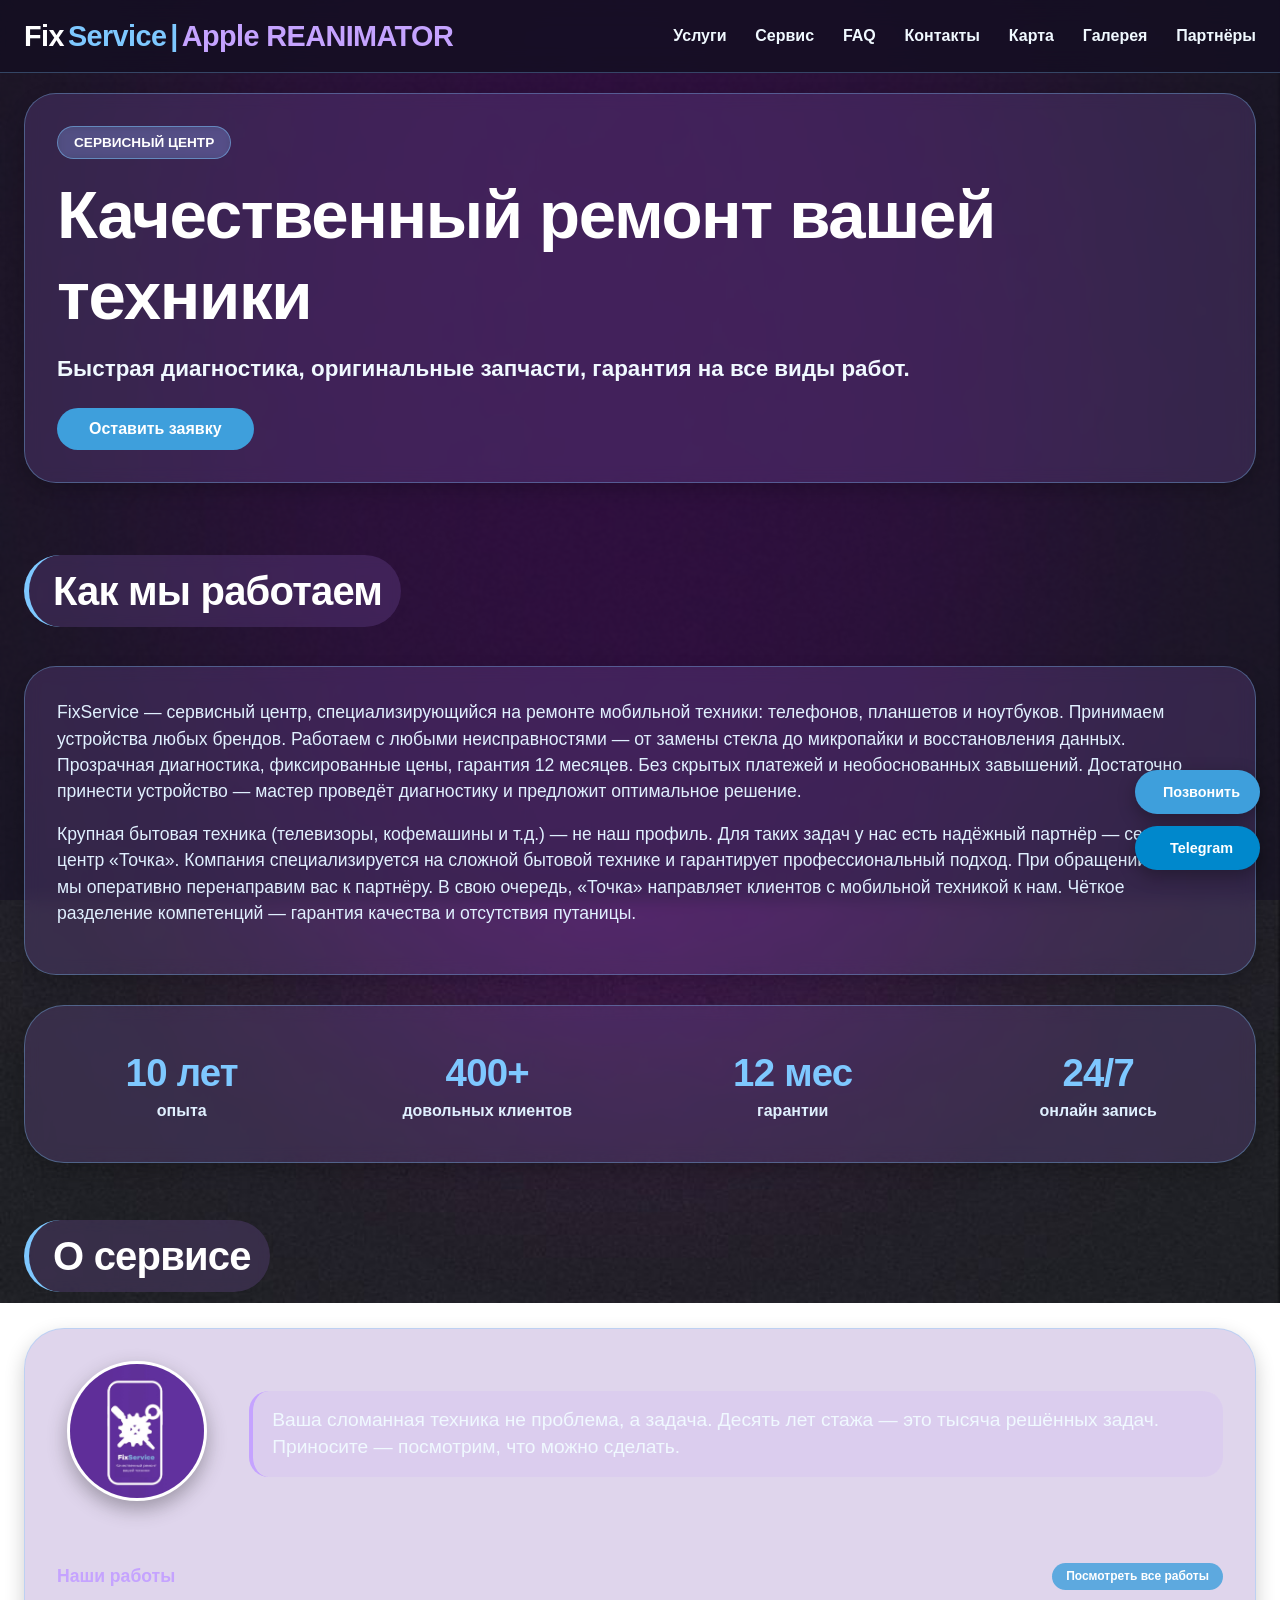
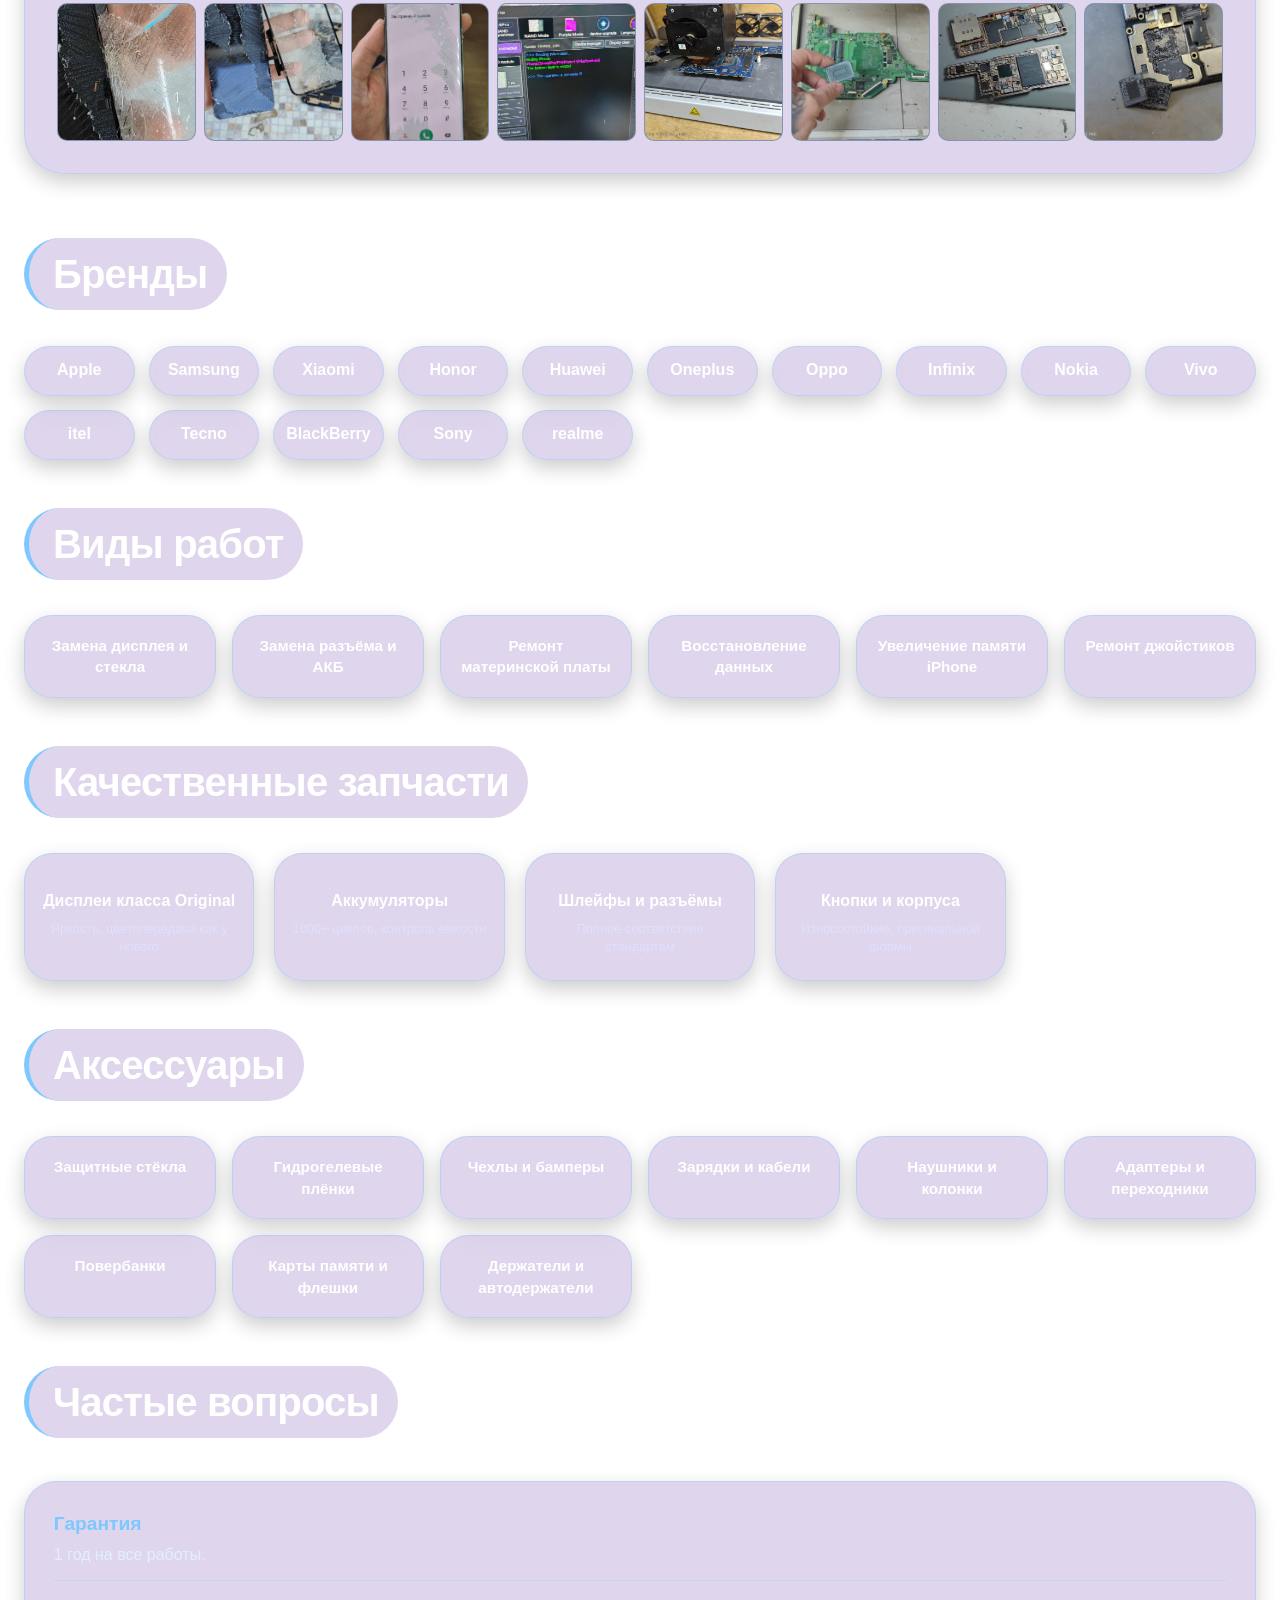
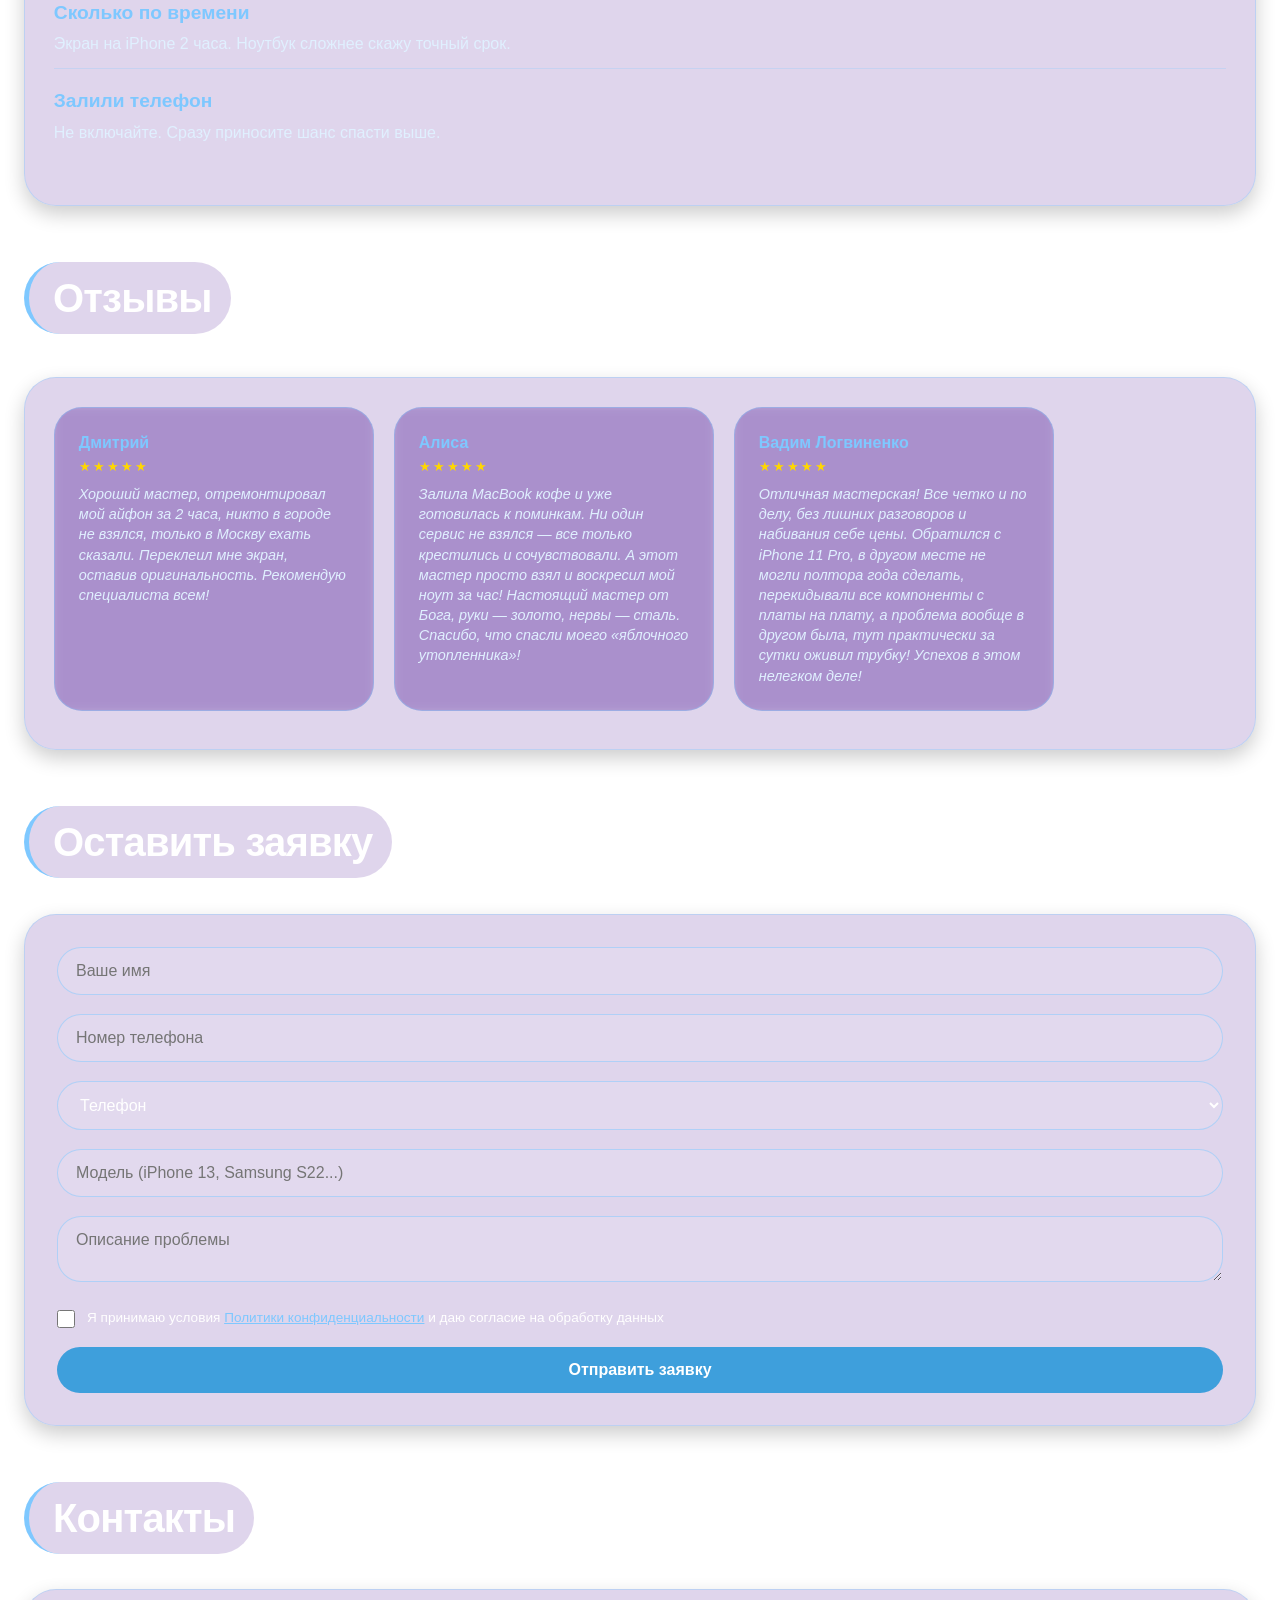
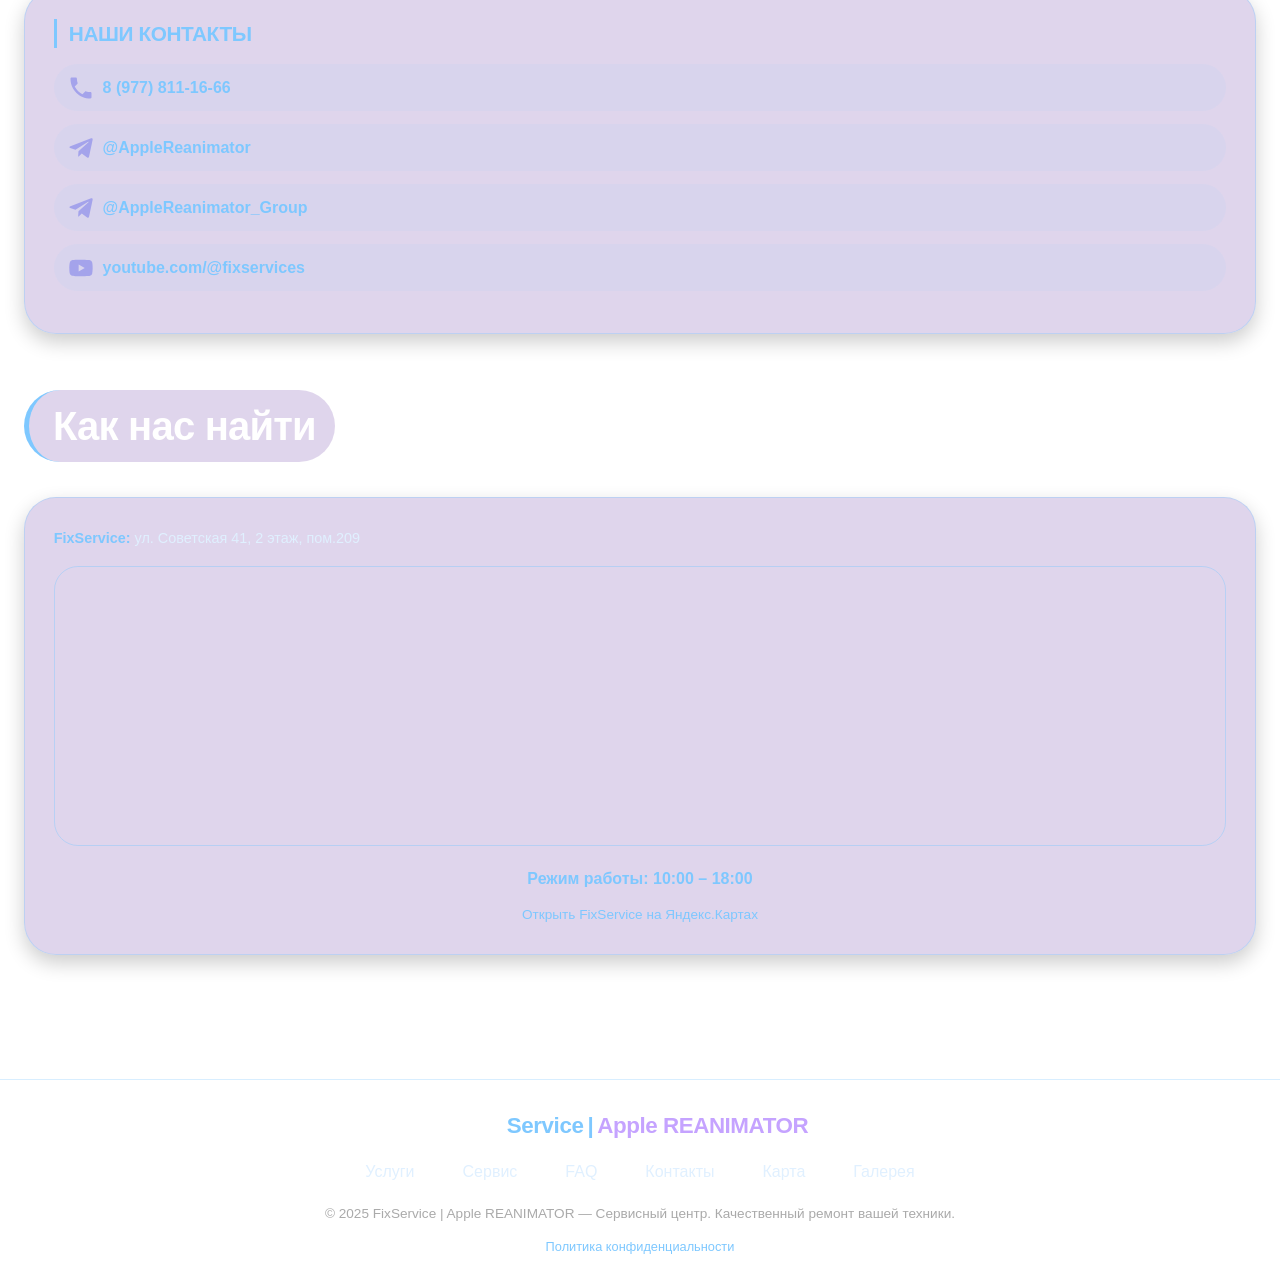
==== index.html @ c3d32c4b "Add files via upload" ====
<!DOCTYPE html>
<html lang="ru">
<head>
    <meta charset="UTF-8">
    <meta name="viewport" content="width=device-width, initial-scale=1.0, user-scalable=yes">
    
    <title>FixService | Apple REANIMATOR – Сервисный центр ремонта техники в Ликино-Дулёво</title>
    <meta name="description" content="FixService — профессиональный ремонт телефонов, планшетов и ноутбуков в Ликино-Дулёво. Диагностика бесплатно, гарантия 1 год, оригинальные запчасти. Честные цены, быстрый сервис.">
    <meta name="keywords" content="ремонт телефонов, ремонт планшетов, ремонт ноутбуков, сервисный центр Ликино-Дулёво, FixService, замена экрана, ремонт iPhone, диагностика бесплатно">
    <meta name="author" content="FixService | Apple REANIMATOR">
    
    <meta property="og:title" content="FixService | Apple REANIMATOR – Сервисный центр">
    <meta property="og:description" content="Профессиональный ремонт телефонов, планшетов и ноутбуков. Гарантия 1 год, честные цены.">
    <meta property="og:type" content="website">
    <meta property="og:url" content="https://fixservice3939.github.io">
    <meta property="og:image" content="https://fixservice3939.github.io/foto.webp">
    
    <meta http-equiv="X-Frame-Options" content="DENY">
    <meta http-equiv="Content-Security-Policy" content="default-src 'self'; script-src 'self' 'unsafe-inline' https://cdnjs.cloudflare.com https://script.google.com; connect-src 'self' https://script.google.com; style-src 'self' 'unsafe-inline' https://fonts.googleapis.com; font-src 'self' https://fonts.gstatic.com https://cdnjs.cloudflare.com; img-src 'self' data: https://placehold.co; frame-src https://yandex.ru;">
    
    <link rel="preconnect" href="https://fonts.googleapis.com">
    <link rel="preconnect" href="https://fonts.gstatic.com" crossorigin>
    <link rel="preconnect" href="https://cdnjs.cloudflare.com">
    
    <link rel="apple-touch-icon" sizes="180x180" href="/apple-touch-icon.png">
    <link rel="icon" type="image/png" sizes="32x32" href="/favicon-32x32.png">
    <link rel="icon" type="image/png" sizes="16x16" href="/favicon-16x16.png">
    <link rel="manifest" href="/site.webmanifest">
    <link rel="stylesheet" href="https://cdnjs.cloudflare.com/ajax/libs/font-awesome/6.0.0-beta3/css/all.min.css">
    <link href="https://fonts.googleapis.com/css2?family=Inter:opsz,wght@14..32,400;14..32,500;14..32,600;14..32,700;14..32,800;14..32,900&display=swap" rel="stylesheet">
    
    <style>
        * { margin: 0; padding: 0; box-sizing: border-box; }
        html { scroll-behavior: smooth; }
        body {
            font-family: 'Inter', sans-serif;
            font-weight: 500;
            line-height: 1.4;
            background-image: url('fon2.jpeg');
            background-size: cover;
            background-position: center center;
            background-attachment: fixed;
            background-repeat: no-repeat;
            color: #FFFFFF;
        }
        body::before {
            content: '';
            position: fixed;
            top: 0;
            left: 0;
            width: 100%;
            height: 100%;
            background-color: rgba(20, 15, 35, 0.55);
            backdrop-filter: blur(1px);
            z-index: -1;
            pointer-events: none;
        }
        .navbar {
            position: sticky;
            top: 0;
            z-index: 100;
            width: 100%;
            background: rgba(20, 15, 35, 0.85);
            backdrop-filter: blur(12px);
            border-bottom: 1px solid rgba(126, 200, 255, 0.3);
            padding: 16px 0;
        }
        .navbar .container-nav {
            max-width: 1280px;
            margin: 0 auto;
            padding: 0 24px;
            display: flex;
            justify-content: space-between;
            align-items: center;
            flex-wrap: wrap;
            gap: 1rem;
        }
        .container {
            max-width: 1280px;
            margin: 0 auto;
            padding: 0 24px 80px 24px;
            position: relative;
            z-index: 2;
        }
        h1, h2, h3, .logo, .btn, .stat-number { font-weight: 800; letter-spacing: -0.02em; }
        .hero-block, .text-block, .about-service-block, .stats-section, .faq-block, .reviews-block,
        .brands-grid .brand-card, .services-grid .service-card, .parts-grid .part-card,
        .accessories-grid .accessory-card, .form-block, .contacts-wrapper, .map-block {
            background: rgba(128, 90, 180, 0.25);
            backdrop-filter: blur(8px);
            border: 1px solid rgba(126, 200, 255, 0.35);
            box-shadow: 0 8px 20px rgba(0, 0, 0, 0.2);
        }
        .hero-block { border-radius: 32px; padding: 2rem; margin: 20px 0 40px; }
        .badge {
            display: inline-block;
            background: rgba(126, 200, 255, 0.2);
            backdrop-filter: blur(4px);
            padding: 6px 16px;
            border-radius: 40px;
            font-size: 0.85rem;
            font-weight: 700;
            margin-bottom: 1rem;
            border: 1px solid rgba(126, 200, 255, 0.5);
        }
        .hero-block h1 { font-size: clamp(2.2rem, 6vw, 4.2rem); line-height: 1.2; margin-bottom: 1rem; }
        .hero-description { font-size: 1.4rem; font-weight: 600; color: #F0F9FF; }
        .hero-btn {
            background: #3E9FDC;
            color: white;
            font-weight: 700;
            padding: 12px 32px;
            border-radius: 60px;
            margin-top: 24px;
            border: none;
            cursor: pointer;
            font-size: 1rem;
            transition: all 0.2s;
        }
        .hero-btn:hover { background: #62B8F0; transform: scale(1.02); }
        .text-block { border-radius: 32px; padding: 2rem; margin: 20px 0 30px; }
        .text-block p { font-size: 1.1rem; line-height: 1.5; color: #E0F0FF; margin-bottom: 1rem; }
        
        .about-service-block {
            border-radius: 40px;
            padding: 2rem;
            margin: 1rem 0 2rem;
            display: flex;
            flex-wrap: wrap;
            align-items: center;
            gap: 2rem;
        }
        .service-left { flex: 0 0 160px; text-align: center; }
        .service-photo img {
            width: 140px;
            height: 140px;
            object-fit: cover;
            border-radius: 50%;
            border: 3px solid #FFFFFF;
            box-shadow: 0 8px 20px rgba(0,0,0,0.3);
            background: #2a2350;
            transition: transform 0.2s;
        }
        .service-photo img:hover { transform: scale(1.02); }
        .service-quote-area { flex: 1; align-self: center; }
        .service-quote-text {
            font-size: 1.2rem;
            font-weight: 500;
            color: #F0F9FF;
            background: rgba(197, 163, 255, 0.15);
            border-left: 4px solid #C5A3FF;
            padding: 1rem 1.2rem;
            border-radius: 20px;
            line-height: 1.4;
        }
        .service-gallery-block {
            width: 100%;
            margin-top: 1.5rem;
        }
        .service-gallery-title {
            font-weight: 700;
            font-size: 1.1rem;
            color: #C5A3FF;
            margin-bottom: 0.8rem;
            display: flex;
            align-items: center;
            justify-content: space-between;
            flex-wrap: wrap;
            gap: 10px;
        }
        .gallery-link-btn {
            background: rgba(62, 159, 220, 0.8);
            padding: 5px 14px;
            border-radius: 40px;
            font-size: 0.75rem;
            font-weight: 600;
            color: white;
            text-decoration: none;
            transition: 0.2s;
        }
        .gallery-link-btn:hover { background: #3E9FDC; transform: translateY(-2px); }
        .service-gallery-grid {
            display: grid;
            grid-template-columns: repeat(8, 1fr);
            gap: 8px;
        }
        .service-gallery-item {
            background: rgba(0,0,0,0.4);
            border-radius: 10px;
            overflow: hidden;
            aspect-ratio: 1 / 1;
            cursor: pointer;
            border: 1px solid rgba(126,200,255,0.3);
            transition: all 0.2s;
        }
        .service-gallery-item img {
            width: 100%;
            height: 100%;
            object-fit: cover;
        }
        .service-gallery-item:hover { transform: scale(1.02); border-color: #7EC8FF; }
        
        .stats-section { border-radius: 40px; padding: 30px 20px; margin: 25px 0; }
        .stats-grid {
            display: grid;
            grid-template-columns: repeat(auto-fit, minmax(150px, 1fr));
            gap: 2rem;
            text-align: center;
        }
        .stat-item { cursor: pointer; transition: all 0.2s; padding: 10px; border-radius: 24px; }
        .stat-item:hover { background: rgba(126,200,255,0.15); transform: translateY(-3px); }
        .stat-number { font-size: 2.4rem; font-weight: 800; color: #7EC8FF; }
        .stat-label { color: #E0F0FF; font-weight: 600; }
        .brands-grid {
            display: grid;
            grid-template-columns: repeat(auto-fill, minmax(110px, 1fr));
            gap: 14px;
            margin: 1rem 0;
        }
        .brand-card {
            border-radius: 60px;
            padding: 0.8rem 0.5rem;
            text-align: center;
            font-weight: 600;
            cursor: pointer;
            transition: all 0.2s;
            background: rgba(128, 90, 180, 0.25);
            backdrop-filter: blur(8px);
            border: 1px solid rgba(126, 200, 255, 0.35);
        }
        .brand-card:hover {
            background: #3E9FDC;
            transform: scale(1.03);
            border-color: #C5A3FF;
        }
        .services-grid {
            display: grid;
            grid-template-columns: repeat(auto-fill, minmax(180px, 1fr));
            gap: 16px;
            margin: 1rem 0;
        }
        .service-card {
            border-radius: 28px;
            padding: 1.2rem;
            text-align: center;
            transition: all 0.2s;
            cursor: pointer;
            display: block;
            text-decoration: none;
            color: inherit;
        }
        .service-card:hover { transform: translateY(-4px); background: rgba(128, 90, 180, 0.45); border-color: #7EC8FF; }
        .service-title { font-weight: 700; font-size: 0.95rem; }
        .accessories-grid {
            display: grid;
            grid-template-columns: repeat(auto-fill, minmax(180px, 1fr));
            gap: 16px;
            margin: 1rem 0;
        }
        .accessory-card {
            border-radius: 28px;
            padding: 1.2rem;
            text-align: center;
            font-weight: 600;
            font-size: 0.95rem;
            transition: all 0.2s;
            cursor: pointer;
        }
        .accessory-card:hover { transform: translateY(-4px); background: rgba(128, 90, 180, 0.45); border-color: #7EC8FF; }
        .parts-grid {
            display: grid;
            grid-template-columns: repeat(auto-fill, minmax(200px, 1fr));
            gap: 20px;
            margin: 1rem 0;
        }
        .part-card {
            border-radius: 28px;
            padding: 1.5rem 1rem;
            text-align: center;
            transition: all 0.2s;
            border: 1px solid #C5A3FF;
        }
        .part-card:hover { transform: translateY(-5px); background: rgba(128, 90, 180, 0.45); border-color: #7EC8FF; }
        .part-icon { font-size: 2.5rem; margin-bottom: 12px; color: #C5A3FF; }
        .part-title { font-weight: 700; font-size: 1rem; margin-bottom: 8px; color: white; }
        .part-desc { font-size: 0.8rem; color: #E0E0FF; }
        .faq-block { border-radius: 32px; padding: 1.8rem; margin: 1.5rem 0; }
        .faq-item {
            margin-bottom: 1.2rem;
            padding-bottom: 0.8rem;
            border-bottom: 1px solid rgba(126, 200, 255, 0.25);
        }
        .faq-item:last-child { border-bottom: none; }
        .faq-question { font-weight: 800; font-size: 1.2rem; color: #7EC8FF; margin-bottom: 0.4rem; }
        .faq-answer { color: #E0F0FF; line-height: 1.4; }
        .reviews-block { border-radius: 32px; padding: 1.8rem; margin: 1.5rem 0; }
        .reviews-grid {
            display: flex;
            flex-wrap: nowrap;
            overflow-x: auto;
            gap: 20px;
            padding-bottom: 10px;
        }
        .reviews-grid::-webkit-scrollbar { height: 6px; }
        .reviews-grid::-webkit-scrollbar-track { background: rgba(126, 200, 255, 0.2); border-radius: 10px; }
        .reviews-grid::-webkit-scrollbar-thumb { background: rgba(126, 200, 255, 0.6); border-radius: 10px; }
        .review-card {
            flex: 0 0 320px;
            background: rgba(128, 90, 180, 0.4);
            backdrop-filter: blur(4px);
            border: 1px solid rgba(126, 200, 255, 0.4);
            border-radius: 28px;
            padding: 1.5rem;
            transition: all 0.2s;
        }
        .review-card:hover { transform: translateY(-4px); background: rgba(128, 90, 180, 0.6); border-color: #7EC8FF; }
        .review-author { font-weight: 700; color: #7EC8FF; margin-bottom: 0.25rem; }
        .review-rating { color: #FFD700; font-size: 0.8rem; letter-spacing: 2px; margin-bottom: 0.5rem; }
        .review-text { font-size: 0.9rem; line-height: 1.4; color: #E0F0FF; font-style: italic; }
        .form-block { border-radius: 32px; padding: 2rem; margin: 1rem 0 1.5rem; }
        .form-group { margin-bottom: 1.2rem; }
        .form-group input, .form-group select, .form-group textarea {
            width: 100%;
            padding: 14px 18px;
            background: rgba(255,255,255,0.1);
            border: 1px solid rgba(126,200,255,0.5);
            border-radius: 40px;
            font-size: 1rem;
            color: white;
            font-family: inherit;
        }
        .form-group input:focus, .form-group select:focus, .form-group textarea:focus {
            outline: none;
            border-color: #7EC8FF;
            background: rgba(255,255,255,0.2);
        }
        .form-group textarea { border-radius: 24px; resize: vertical; }
        .checkbox-label {
            display: flex;
            align-items: flex-start;
            gap: 12px;
            cursor: pointer;
            font-size: 0.85rem;
            text-align: left;
        }
        .checkbox-label input { width: 18px; height: 18px; margin-top: 2px; flex-shrink: 0; }
        .checkbox-label a { color: #7EC8FF; }
        .btn-submit {
            background: #3E9FDC;
            width: 100%;
            padding: 14px;
            border: none;
            border-radius: 60px;
            font-weight: 800;
            font-size: 1rem;
            color: white;
            cursor: pointer;
            transition: all 0.2s;
            position: relative;
        }
        .btn-submit.loading {
            pointer-events: none;
            opacity: 0.7;
        }
        .btn-submit.loading::after {
            content: '';
            position: absolute;
            width: 20px;
            height: 20px;
            margin-left: 10px;
            border: 2px solid white;
            border-top-color: transparent;
            border-radius: 50%;
            animation: spin 0.8s linear infinite;
        }
        @keyframes spin {
            to { transform: rotate(360deg); }
        }
        .btn-submit:hover { background: #62B8F0; transform: scale(1.02); }
        .contacts-wrapper {
            border-radius: 32px;
            padding: 1.8rem;
            margin: 1rem 0 1.5rem;
            display: flex;
            flex-wrap: wrap;
            gap: 2rem;
        }
        .contacts-col { flex: 1; min-width: 250px; }
        .contacts-col h3 {
            font-size: 1.3rem;
            color: #7EC8FF;
            margin-bottom: 1rem;
            border-left: 3px solid #7EC8FF;
            padding-left: 12px;
            text-transform: uppercase;
        }
        .contacts-col p {
            margin-bottom: 0.8rem;
            color: #F0F9FF;
            display: flex;
            align-items: center;
            gap: 8px;
            flex-wrap: wrap;
            background: rgba(126, 200, 255, 0.08);
            border-radius: 48px;
            padding: 0.6rem 0.8rem;
            justify-content: flex-start;
        }
        .contacts-col p .svg-icon {
            display: inline-flex;
            align-items: center;
            justify-content: center;
            width: 28px;
            flex-shrink: 0;
        }
        .contacts-col p .svg-icon img {
            width: 28px;
            height: 28px;
            display: block;
            filter: brightness(0) saturate(100%) invert(61%) sepia(88%) saturate(373%) hue-rotate(202deg) brightness(96%) contrast(92%);
        }
        .contacts-col p a { word-break: break-word; flex: 1; text-align: left; margin: 0; padding: 0; color: #7EC8FF; text-decoration: none; font-weight: 600; transition: all 0.2s; }
        .contacts-col a:hover { color: #C5A3FF; }
        .map-block { border-radius: 32px; padding: 1.8rem; margin: 1rem 0 1.5rem; }
        .map-wrapper iframe {
            width: 100%;
            height: 280px;
            border-radius: 24px;
            border: 1px solid rgba(126,200,255,0.4);
            pointer-events: auto;
        }
        .work-hours { margin-top: 1rem; text-align: center; font-weight: 600; color: #7EC8FF; font-size: 1rem; }
        .map-link { text-align: center; margin-top: 12px; }
        .map-link a { color: #7EC8FF; text-decoration: none; font-size: 0.85rem; }
        .map-address-list { text-align: left; margin-bottom: 1rem; color: #E0F0FF; font-size: 0.9rem; line-height: 1.6; }
        .map-address-list strong { color: #7EC8FF; }
        h2 {
            font-size: clamp(1.8rem, 4vw, 2.5rem);
            margin: 2rem 0 1.2rem 0;
            color: #FFFFFF;
            font-weight: 800;
            scroll-margin-top: 80px;
            background: rgba(128, 90, 180, 0.25);
            backdrop-filter: blur(6px);
            display: inline-block;
            padding: 0.5rem 1.2rem 0.5rem 1.5rem;
            border-radius: 60px;
            border-left: 5px solid #7EC8FF;
        }
        .logo { font-size: 1.8rem; font-weight: 800; display: flex; align-items: center; gap: 4px; flex-wrap: wrap; }
        .logo .fix { color: #FFFFFF; }
        .logo .service { color: #7EC8FF; }
        .logo .separator { color: #7EC8FF; font-weight: 600; }
        .logo .apple-reanimator { color: #C5A3FF; font-weight: 800; }
        .nav-links { display: flex; gap: 1.8rem; flex-wrap: wrap; align-items: center; }
        .nav-link {
            text-decoration: none;
            font-weight: 600;
            color: #F0F9FF;
            transition: 0.2s;
            cursor: pointer;
            padding: 6px 0;
        }
        .nav-link:hover { color: #7EC8FF; transform: translateY(-1px); }
        .floating-buttons {
            position: fixed;
            bottom: 30px;
            right: 20px;
            display: flex;
            flex-direction: column;
            gap: 12px;
            z-index: 1000;
        }
        .float-call, .float-telegram {
            padding: 12px 20px;
            border-radius: 60px;
            font-size: 0.9rem;
            font-weight: 700;
            cursor: pointer;
            transition: all 0.2s ease;
            box-shadow: 0 6px 18px rgba(0, 0, 0, 0.3);
            text-decoration: none;
            text-align: center;
            font-family: inherit;
            display: flex;
            align-items: center;
            justify-content: center;
            gap: 8px;
        }
        .float-call { background: #3E9FDC; color: white; }
        .float-telegram { background: #0088cc; color: white; }
        .float-call:hover { transform: scale(1.05); background: #62B8F0; }
        .float-telegram:hover { transform: scale(1.05); background: #006699; }
        
        .popup-model-overlay {
            position: fixed;
            top: 0;
            left: 0;
            width: 100%;
            height: 100%;
            background: rgba(0,0,0,0.9);
            backdrop-filter: blur(12px);
            z-index: 2000;
            display: flex;
            align-items: center;
            justify-content: center;
            visibility: hidden;
            opacity: 0;
            transition: 0.2s;
        }
        .popup-model-overlay.active {
            visibility: visible;
            opacity: 1;
        }
        .popup-model-container {
            background: rgba(30, 25, 55, 0.95);
            backdrop-filter: blur(16px);
            max-width: 600px;
            width: 90%;
            border-radius: 40px;
            padding: 1.8rem;
            border: 1px solid rgba(126,200,255,0.6);
            max-height: 85vh;
            overflow-y: auto;
        }
        .popup-model-container h3 {
            color: #7EC8FF;
            margin-bottom: 1rem;
            font-size: 1.5rem;
        }
        .popup-model-search {
            width: 100%;
            padding: 12px 18px;
            margin-bottom: 1rem;
            background: rgba(255,255,255,0.12);
            border: 1px solid rgba(126,200,255,0.5);
            border-radius: 60px;
            font-size: 1rem;
            color: white;
        }
        .popup-model-search:focus {
            outline: none;
            border-color: #7EC8FF;
        }
        .popup-models-grid {
            display: grid;
            grid-template-columns: repeat(auto-fill, minmax(180px, 1fr));
            gap: 10px;
            max-height: 400px;
            overflow-y: auto;
        }
        .popup-model-card {
            background: rgba(126,200,255,0.1);
            border: 1px solid rgba(126,200,255,0.3);
            border-radius: 28px;
            padding: 10px 12px;
            text-align: center;
            cursor: pointer;
            transition: all 0.2s;
        }
        .popup-model-card:hover {
            background: #3E9FDC;
            transform: translateY(-2px);
        }
        .close-model-popup {
            float: right;
            font-size: 2rem;
            cursor: pointer;
            color: #7EC8FF;
            background: transparent;
            border: none;
            line-height: 1;
        }
        .close-model-popup:hover { color: #C5A3FF; }
        
        .popup-overlay {
            position: fixed;
            top: 0;
            left: 0;
            width: 100%;
            height: 100%;
            background: rgba(0,0,0,0.85);
            backdrop-filter: blur(8px);
            z-index: 1001;
            display: flex;
            align-items: center;
            justify-content: center;
            visibility: hidden;
            opacity: 0;
            transition: 0.2s;
        }
        .popup-overlay.active { visibility: visible; opacity: 1; }
        .popup-form {
            background: rgba(128, 90, 180, 0.35);
            backdrop-filter: blur(12px);
            max-width: 500px;
            width: 90%;
            border-radius: 32px;
            padding: 2rem;
            border: 1px solid rgba(126,200,255,0.6);
        }
        .popup-form h3 { color: #FFFFFF; margin-bottom: 1rem; font-weight: 800; }
        .popup-form input, .popup-form select, .popup-form textarea {
            width: 100%;
            padding: 12px 16px;
            margin-bottom: 1rem;
            background: rgba(255,255,255,0.12);
            border: 1px solid rgba(126,200,255,0.5);
            border-radius: 30px;
            color: white;
            font-family: inherit;
            font-size: 0.9rem;
        }
        .popup-form input:focus, .popup-form select:focus, .popup-form textarea:focus {
            outline: none;
            border-color: #7EC8FF;
            background: rgba(255,255,255,0.2);
        }
        .close-popup {
            background: transparent;
            border: none;
            float: right;
            font-size: 2rem;
            cursor: pointer;
            color: #7EC8FF;
            transition: all 0.2s;
            line-height: 1;
            padding: 0 8px;
        }
        .close-popup:hover { color: #C5A3FF; transform: scale(1.1); }
        .form-buttons {
            display: flex;
            gap: 12px;
            margin-top: 8px;
        }
        .form-buttons button {
            flex: 1;
            background: #3E9FDC;
            padding: 12px;
            border: none;
            border-radius: 40px;
            font-weight: bold;
            color: white;
            cursor: pointer;
            transition: all 0.2s;
            font-size: 1rem;
        }
        .form-buttons button:hover { background: #62B8F0; transform: translateY(-2px); }
        .cancel-btn { background: rgba(255,255,255,0.25); }
        .cancel-btn:hover { background: rgba(255,255,255,0.4); }
        .popup-checkbox {
            display: flex;
            align-items: flex-start;
            gap: 10px;
            margin: 15px 0;
            font-size: 0.8rem;
            text-align: left;
            justify-content: flex-start;
        }
        .popup-checkbox input { width: 18px; height: 18px; margin-top: 2px; flex-shrink: 0; }
        .popup-checkbox label { flex: 1; text-align: left; line-height: 1.4; }
        .popup-checkbox a { color: #7EC8FF; }
        .toast {
            position: fixed;
            bottom: 30px;
            left: 50%;
            transform: translateX(-50%) translateY(100px);
            background: #3E9FDC;
            color: white;
            padding: 12px 24px;
            border-radius: 60px;
            font-weight: 600;
            z-index: 1100;
            transition: all 0.3s;
            opacity: 0;
            pointer-events: none;
            font-size: 0.9rem;
            white-space: nowrap;
        }
        .toast.show { opacity: 1; transform: translateX(-50%) translateY(0); }
        footer {
            padding: 30px 0 25px;
            margin-top: 20px;
            border-top: 1px solid rgba(126, 200, 255, 0.3);
            text-align: center;
        }
        .footer-links {
            display: flex;
            justify-content: center;
            gap: 2rem;
            flex-wrap: wrap;
            margin: 1rem 0;
        }
        .footer-links a {
            color: #E0F0FF;
            text-decoration: none;
            font-weight: 500;
            transition: all 0.2s;
            padding: 4px 8px;
            border-radius: 20px;
        }
        .footer-links a:hover { color: #7EC8FF; background: rgba(126,200,255,0.15); }
        .footer-text { font-size: 0.85rem; color: #aaa; margin-top: 10px; }
        .footer-privacy { margin-top: 12px; }
        .footer-privacy a { color: #7EC8FF; text-decoration: none; font-size: 0.8rem; }

        /* Стили для лайтбокса (увеличенное фото) */
        .lightbox {
            position: fixed;
            top: 0;
            left: 0;
            width: 100%;
            height: 100%;
            background: rgba(0, 0, 0, 0.95);
            backdrop-filter: blur(12px);
            z-index: 3000;
            display: flex;
            align-items: center;
            justify-content: center;
            visibility: hidden;
            opacity: 0;
            transition: visibility 0.2s, opacity 0.2s;
            cursor: pointer;
        }
        
        .lightbox.active {
            visibility: visible;
            opacity: 1;
        }
        
        .lightbox-img {
            max-width: 90%;
            max-height: 90%;
            object-fit: contain;
            border-radius: 16px;
            box-shadow: 0 8px 32px rgba(0, 0, 0, 0.4);
            cursor: default;
        }
        
        .close-lightbox {
            position: absolute;
            top: 20px;
            right: 30px;
            font-size: 40px;
            font-weight: bold;
            color: #7EC8FF;
            background: transparent;
            border: none;
            cursor: pointer;
            transition: all 0.2s;
            z-index: 3001;
            padding: 8px 16px;
            border-radius: 50%;
        }
        
        .close-lightbox:hover {
            color: #C5A3FF;
            transform: scale(1.1);
        }
        
        @media (max-width: 768px) {
            .close-lightbox {
                top: 10px;
                right: 15px;
                font-size: 32px;
            }
            .lightbox-img {
                max-width: 95%;
                max-height: 85%;
            }
        }

        @media (max-width: 800px) {
            .about-service-block { flex-direction: column; text-align: center; }
            .service-left { flex: 0 0 auto; }
            .service-gallery-grid { grid-template-columns: repeat(4, 1fr); gap: 8px; }
            .navbar .container-nav { flex-direction: column; }
            .nav-links { justify-content: center; gap: 1rem; }
            .brands-grid { display: flex; flex-wrap: wrap; justify-content: center; gap: 10px; }
            .brand-card { flex: 0 0 auto; min-width: 90px; font-size: 0.8rem; }
            .services-grid { grid-template-columns: repeat(auto-fill, minmax(140px, 1fr)); }
            .parts-grid { grid-template-columns: 1fr; gap: 16px; }
            .reviews-grid { mask-image: linear-gradient(to right, transparent, black 5%, black 95%, transparent); -webkit-mask-image: linear-gradient(to right, transparent, black 5%, black 95%, transparent); }
            .review-card { flex: 0 0 85%; }
            .toast { white-space: normal; text-align: center; max-width: 85%; font-size: 0.8rem; bottom: 90px; }
            .logo { font-size: 1.2rem; }
            .contacts-wrapper { flex-direction: column; gap: 1.8rem; padding: 1.5rem; }
            .contacts-col:first-child h3 { border-left: none; border-bottom: 2px solid #7EC8FF; padding-left: 0; padding-bottom: 0.5rem; display: inline-block; width: auto; margin-bottom: 1rem; text-transform: uppercase; }
            .contacts-col p { flex-direction: row; align-items: center; gap: 8px; margin-bottom: 1rem; padding: 0.6rem 0.8rem; background: rgba(126, 200, 255, 0.08); border-radius: 48px; justify-content: flex-start; }
            .contacts-col p .svg-icon img { width: 22px; height: 22px; }
        }
        @media (max-width: 480px) {
            .review-card { flex: 0 0 85%; }
            .brand-card { min-width: 80px; font-size: 0.7rem; padding: 0.5rem 0.3rem; }
            .service-gallery-grid { grid-template-columns: repeat(4, 1fr); gap: 6px; }
        }
    </style>
</head>
<body>

<div class="navbar">
    <div class="container-nav">
        <div class="logo">
            <span class="fix">Fix</span><span class="service">Service</span>
            <span class="separator">|</span>
            <span class="apple-reanimator">Apple REANIMATOR</span>
        </div>
        <div class="nav-links">
            <a href="#services" class="nav-link">Услуги</a>
            <a href="#service" class="nav-link">Сервис</a>
            <a href="#faq" class="nav-link">FAQ</a>
            <a href="#contacts" class="nav-link">Контакты</a>
            <a href="#map" class="nav-link">Карта</a>
            <a href="biblioteka.html" class="nav-link">Галерея</a>
            <a href="partners.html" class="nav-link">Партнёры</a>
        </div>
    </div>
</div>

<div class="container">
    <div class="hero-block">
        <div class="badge">СЕРВИСНЫЙ ЦЕНТР</div>
        <h1>Качественный ремонт вашей техники</h1>
        <div class="hero-description">Быстрая диагностика, оригинальные запчасти, гарантия на все виды работ.</div>
        <button class="hero-btn" id="heroOpenBtn">Оставить заявку</button>
    </div>

    <h2>Как мы работаем</h2>
    <div class="text-block">
        <p>FixService — сервисный центр, специализирующийся на ремонте мобильной техники: телефонов, планшетов и ноутбуков. Принимаем устройства любых брендов. Работаем с любыми неисправностями — от замены стекла до микропайки и восстановления данных. Прозрачная диагностика, фиксированные цены, гарантия 12 месяцев. Без скрытых платежей и необоснованных завышений. Достаточно принести устройство — мастер проведёт диагностику и предложит оптимальное решение.</p>
        <p>Крупная бытовая техника (телевизоры, кофемашины и т.д.) — не наш профиль. Для таких задач у нас есть надёжный партнёр — сервисный центр «Точка». Компания специализируется на сложной бытовой технике и гарантирует профессиональный подход. При обращении к нам мы оперативно перенаправим вас к партнёру. В свою очередь, «Точка» направляет клиентов с мобильной техникой к нам. Чёткое разделение компетенций — гарантия качества и отсутствия путаницы.</p>
    </div>
    
    <div class="stats-section">
        <div class="stats-grid">
            <div class="stat-item"><div class="stat-number">10 лет</div><div class="stat-label">опыта</div></div>
            <div class="stat-item"><div class="stat-number">400+</div><div class="stat-label">довольных клиентов</div></div>
            <div class="stat-item"><div class="stat-number">12 мес</div><div class="stat-label">гарантии</div></div>
            <div class="stat-item"><div class="stat-number">24/7</div><div class="stat-label">онлайн запись</div></div>
        </div>
    </div>

    <h2 id="service">О сервисе</h2>
    <div class="about-service-block">
        <div class="service-left">
            <div class="service-photo">
                <img src="FixService.jpg" alt="Логотип FixService" width="140" height="140" loading="lazy" onerror="this.onerror=null; this.src='https://placehold.co/140x140/3E9FDC/white?text=Логотип'">
            </div>
        </div>
        <div class="service-quote-area">
            <div class="service-quote-text">
                Ваша сломанная техника не проблема, а задача. Десять лет стажа — это тысяча решённых задач. Приносите — посмотрим, что можно сделать.
            </div>
        </div>
        <div class="service-gallery-block">
            <div class="service-gallery-title">
                <span><i class="fas fa-camera"></i> Наши работы</span>
                <a href="biblioteka.html" class="gallery-link-btn"><i class="fas fa-arrow-right"></i> Посмотреть все работы</a>
            </div>
            <div class="service-gallery-grid" id="serviceGalleryGrid"></div>
        </div>
    </div>

    <h2>Бренды</h2>
    <div class="brands-grid" id="brandsGrid">
        <div class="brand-card" data-brand="Apple">Apple</div>
        <div class="brand-card" data-brand="Samsung">Samsung</div>
        <div class="brand-card" data-brand="Xiaomi">Xiaomi</div>
        <div class="brand-card" data-brand="Honor">Honor</div>
        <div class="brand-card" data-brand="Huawei">Huawei</div>
        <div class="brand-card" data-brand="Oneplus">Oneplus</div>
        <div class="brand-card" data-brand="Oppo">Oppo</div>
        <div class="brand-card" data-brand="Infinix">Infinix</div>
        <div class="brand-card" data-brand="Nokia">Nokia</div>
        <div class="brand-card" data-brand="Vivo">Vivo</div>
        <div class="brand-card" data-brand="itel">itel</div>
        <div class="brand-card" data-brand="Tecno">Tecno</div>
        <div class="brand-card" data-brand="BlackBerry">BlackBerry</div>
        <div class="brand-card" data-brand="Sony">Sony</div>
        <div class="brand-card" data-brand="realme">realme</div>
    </div>

    <h2 id="services">Виды работ</h2>
    <div class="services-grid">
        <a href="services/screen-replacement.html" class="service-card">
            <div class="service-title">Замена дисплея и стекла</div>
        </a>
        <a href="services/battery-repair.html" class="service-card">
            <div class="service-title">Замена разъёма и АКБ</div>
        </a>
        <a href="services/motherboard-repair.html" class="service-card">
            <div class="service-title">Ремонт материнской платы</div>
        </a>
        <a href="services/data-recovery.html" class="service-card">
            <div class="service-title">Восстановление данных</div>
        </a>
        <a href="services/iphone-storage-upgrade.html" class="service-card">
            <div class="service-title">Увеличение памяти iPhone</div>
        </a>
        <a href="services/joystick-repair.html" class="service-card">
            <div class="service-title">Ремонт джойстиков</div>
        </a>
    </div>

    <h2>Качественные запчасти</h2>
    <div class="parts-grid">
        <div class="part-card"><div class="part-icon"><i class="fas fa-tv"></i></div><div class="part-title">Дисплеи класса Original</div><div class="part-desc">Яркость, цветопередача как у нового</div></div>
        <div class="part-card"><div class="part-icon"><i class="fas fa-battery-full"></i></div><div class="part-title">Аккумуляторы</div><div class="part-desc">1000+ циклов, контроль ёмкости</div></div>
        <div class="part-card"><div class="part-icon"><i class="fas fa-plug"></i></div><div class="part-title">Шлейфы и разъёмы</div><div class="part-desc">Полное соответствие стандартам</div></div>
        <div class="part-card"><div class="part-icon"><i class="fas fa-cogs"></i></div><div class="part-title">Кнопки и корпуса</div><div class="part-desc">Износостойкие, оригинальной формы</div></div>
    </div>

    <h2>Аксессуары</h2>
    <div class="accessories-grid">
        <div class="accessory-card">Защитные стёкла</div><div class="accessory-card">Гидрогелевые плёнки</div>
        <div class="accessory-card">Чехлы и бамперы</div><div class="accessory-card">Зарядки и кабели</div>
        <div class="accessory-card">Наушники и колонки</div><div class="accessory-card">Адаптеры и переходники</div>
        <div class="accessory-card">Повербанки</div><div class="accessory-card">Карты памяти и флешки</div>
        <div class="accessory-card">Держатели и автодержатели</div>
    </div>

    <h2 id="faq">Частые вопросы</h2>
    <div class="faq-block">
        <div class="faq-item"><div class="faq-question">Гарантия</div><div class="faq-answer">1 год на все работы.</div></div>
        <div class="faq-item"><div class="faq-question">Сколько по времени</div><div class="faq-answer">Экран на iPhone 2 часа. Ноутбук сложнее скажу точный срок.</div></div>
        <div class="faq-item"><div class="faq-question">Залили телефон</div><div class="faq-answer">Не включайте. Сразу приносите шанс спасти выше.</div></div>
    </div>

    <h2>Отзывы</h2>
    <div class="reviews-block">
        <div class="reviews-grid">
            <div class="review-card"><div class="review-author">Дмитрий</div><div class="review-rating">★★★★★</div><div class="review-text">Хороший мастер, отремонтировал мой айфон за 2 часа, никто в городе не взялся, только в Москву ехать сказали. Переклеил мне экран, оставив оригинальность. Рекомендую специалиста всем!</div></div>
            <div class="review-card"><div class="review-author">Алиса</div><div class="review-rating">★★★★★</div><div class="review-text">Залила MacBook кофе и уже готовилась к поминкам. Ни один сервис не взялся — все только крестились и сочувствовали. А этот мастер просто взял и воскресил мой ноут за час! Настоящий мастер от Бога, руки — золото, нервы — сталь. Спасибо, что спасли моего «яблочного утопленника»!</div></div>
            <div class="review-card"><div class="review-author">Вадим Логвиненко</div><div class="review-rating">★★★★★</div><div class="review-text">Отличная мастерская! Все четко и по делу, без лишних разговоров и набивания себе цены. Обратился с iPhone 11 Pro, в другом месте не могли полтора года сделать, перекидывали все компоненты с платы на плату, а проблема вообще в другом была, тут практически за сутки оживил трубку! Успехов в этом нелегком деле!</div></div>
        </div>
    </div>

    <h2>Оставить заявку</h2>
    <div class="form-block">
        <form id="mainForm">
            <div class="form-group"><input type="text" id="formName" placeholder="Ваше имя" required></div>
            <div class="form-group"><input type="tel" id="formPhone" placeholder="Номер телефона" required data-phone-mask></div>
            <div class="form-group">
                <select id="formDevice">
                    <option value="Телефон">Телефон</option>
                    <option value="Планшет">Планшет</option>
                    <option value="Ноутбук">Ноутбук</option>
                </select>
            </div>
            <div class="form-group"><input type="text" id="formModel" placeholder="Модель (iPhone 13, Samsung S22...)"></div>
            <div class="form-group"><textarea id="formProblem" rows="2" placeholder="Описание проблемы"></textarea></div>
            <div class="form-group">
                <label class="checkbox-label">
                    <input type="checkbox" id="formPrivacy" required> 
                    <span>Я принимаю условия <a href="privacy.html" target="_blank">Политики конфиденциальности</a> и даю согласие на обработку данных</span>
                </label>
            </div>
            <button type="submit" class="btn-submit" id="mainFormSubmit">Отправить заявку</button>
        </form>
    </div>

    <h2 id="contacts">Контакты</h2>
    <div class="contacts-wrapper">
        <div class="contacts-col">
            <h3>НАШИ КОНТАКТЫ</h3>
            <p><span class="svg-icon"><img src="Phone.svg" alt="phone"></span><a href="tel:89778111666">8 (977) 811-16-66</a></p>
            <p><span class="svg-icon"><img src="Telegram.svg" alt="telegram"></span><a href="https://t.me/AppleReanimator" target="_blank">@AppleReanimator</a></p>
            <p><span class="svg-icon"><img src="Telegram.svg" alt="telegram"></span><a href="https://t.me/AppleReanimator_Group" target="_blank">@AppleReanimator_Group</a></p>
            <p><span class="svg-icon"><img src="Youtube.svg" alt="youtube"></span><a href="https://youtube.com/@fixservices" target="_blank">youtube.com/@fixservices</a></p>
        </div>
    </div>

    <h2 id="map">Как нас найти</h2>
    <div class="map-block">
        <div class="map-address-list">
            <p><strong>FixService:</strong> ул. Советская 41, 2 этаж, пом.209</p>
        </div>
        <div class="map-wrapper">
            <iframe src="https://yandex.ru/map-widget/v1/?ll=38.957,55.724&z=17&pt=38.955609,55.720436,pm2rdm" allowfullscreen="true" title="Карта FixService"></iframe>
        </div>
        <div class="work-hours"><i class="fas fa-clock"></i> Режим работы: 10:00 – 18:00</div>
        <div class="map-link">
            <a href="https://yandex.ru/maps/-/CPdlF6Lt" target="_blank"><i class="fas fa-external-link-alt"></i> Открыть FixService на Яндекс.Картах</a>
        </div>
    </div>
</div>

<div class="floating-buttons">
    <a href="tel:89778111666" class="float-call"><i class="fas fa-phone-alt"></i> Позвонить</a>
    <a href="https://t.me/AppleReanimator" class="float-telegram" target="_blank"><i class="fab fa-telegram-plane"></i> Telegram</a>
</div>

<footer>
    <div class="logo" style="font-size:1.4rem; justify-content: center; display: flex;">
        <span class="fix">Fix</span><span class="service">Service</span>
        <span class="separator">|</span>
        <span class="apple-reanimator">Apple REANIMATOR</span>
    </div>
    <div class="footer-links">
        <a href="#services">Услуги</a><a href="#service">Сервис</a><a href="#faq">FAQ</a>
        <a href="#contacts">Контакты</a><a href="#map">Карта</a>
        <a href="biblioteka.html">Галерея</a>
    </div>
    <div class="footer-text">© 2025 FixService | Apple REANIMATOR — Сервисный центр. Качественный ремонт вашей техники.</div>
    <div class="footer-privacy"><a href="privacy.html">Политика конфиденциальности</a></div>
</footer>

<!-- Попап выбора модели по бренду -->
<div id="modelSelectPopup" class="popup-model-overlay" role="dialog" aria-modal="true" aria-label="Выбор модели устройства">
    <div class="popup-model-container">
        <button class="close-model-popup" id="closeModelPopupBtn" aria-label="Закрыть окно выбора модели">×</button>
        <h3 id="modelPopupBrandTitle">Выберите модель</h3>
        <input type="text" id="modelSearchInput" class="popup-model-search" placeholder="Поиск модели...">
        <div id="popupModelsList" class="popup-models-grid"></div>
    </div>
</div>

<!-- Основной попап заявки -->
<div id="popupForm" class="popup-overlay" role="dialog" aria-modal="true" aria-label="Форма заявки на ремонт">
    <div class="popup-form">
        <button class="close-popup" id="closePopupBtn" aria-label="Закрыть форму заявки">×</button>
        <h3 id="popupTitle">Оставить заявку</h3>
        <form id="popupFormElement">
            <input type="hidden" id="popupType" value="main">
            <input type="text" id="popupName" placeholder="Имя" required>
            <input type="tel" id="popupPhone" placeholder="Номер телефона" required data-phone-mask>
            <select id="popupDevice" class="popup-device-select">
                <option value="Телефон">Телефон</option>
                <option value="Планшет">Планшет</option>
                <option value="Ноутбук">Ноутбук</option>
            </select>
            <input type="text" id="popupModel" placeholder="Модель устройства">
            <textarea id="popupProblem" rows="2" placeholder="Описание проблемы"></textarea>
            <div class="popup-checkbox">
                <input type="checkbox" id="popupPrivacy" required>
                <label>Я принимаю <a href="privacy.html" target="_blank">Политику конфиденциальности</a></label>
            </div>
            <div class="form-buttons">
                <button type="submit" id="popupSubmitBtn">Отправить</button>
                <button type="button" class="cancel-btn" id="cancelPopupBtn">Отмена</button>
            </div>
        </form>
    </div>
</div>

<!-- Лайтбокс для увеличения фото -->
<div id="lightbox" class="lightbox" onclick="closeLightbox()">
    <button class="close-lightbox" onclick="closeLightbox()" aria-label="Закрыть увеличенное фото">&times;</button>
    <img class="lightbox-img" id="lightboxImg" src="" alt="Увеличенное фото">
</div>

<div id="toast" class="toast">Заявка отправлена. Мастер свяжется с вами.</div>

<script>
    (function() {
        // ========== КОНСТАНТЫ ==========
        const GOOGLE_SCRIPT_URL = 'https://script.google.com/macros/s/AKfycbzZPz4T5TGfNLQbWzU3gDue63RSe6xvLKCtUNxIOpu8Kw684chKTeSMeajPrpImXrUrvg/exec';
        
        const previewPhotos = [
    "Замена стекла дисплея/Zam.stcl1.jpg",
    "Замена стекла дисплея/Zam.stcl2.jpg",
    "Замена стекла дисплея/Zam.stcl3.jpg",
    "Увеличение памяти на айфон/память айфон 1.jpg",
    "Ремонт ноутбуков/ZamProcNout.jpg",
    "Ремонт ноутбуков/ZamProcNout2.jpg",
    "Сложный ремонт материнской платы/восстановление сети айфонk.jpg",
    "Сложный ремонт материнской платы/ребол процессора.jpg"
];
        
        const modelsByBrand = {
            Apple: ["iPhone X", "iPhone XR", "iPhone XS", "iPhone XS Max", "iPhone 11", "iPhone 11 Pro", "iPhone 11 Pro Max", "iPhone 12", "iPhone 12 mini", "iPhone 12 Pro", "iPhone 12 Pro Max", "iPhone 13", "iPhone 13 mini", "iPhone 13 Pro", "iPhone 13 Pro Max", "iPhone 14", "iPhone 14 Plus", "iPhone 14 Pro", "iPhone 14 Pro Max", "iPhone 15", "iPhone 15 Plus", "iPhone 15 Pro", "iPhone 15 Pro Max", "iPhone 16", "iPhone 16 Plus", "iPhone 16 Pro", "iPhone 16 Pro Max", "iPhone 16e", "iPhone 17", "iPhone 17 Pro", "iPhone 17 Pro Max", "iPhone Air", "iPhone 17e"],
            Samsung: ["Samsung Galaxy S21", "Samsung Galaxy S22", "Samsung Galaxy S23", "Samsung Galaxy A52", "Samsung Galaxy A53", "Samsung Galaxy Z Fold3", "Samsung Galaxy Z Flip3"],
            Xiaomi: ["Xiaomi Mi 11", "Xiaomi Mi 12", "Xiaomi Redmi Note 10", "Xiaomi Redmi Note 11", "Xiaomi 12T Pro", "Xiaomi Poco F3"],
            Honor: ["Honor 50", "Honor 70", "Honor X8", "Honor Magic4 Pro"],
            Huawei: ["Huawei P30", "Huawei P40", "Huawei Mate 40", "Huawei Nova 9"],
            Oneplus: ["OnePlus 9", "OnePlus 10 Pro", "OnePlus Nord 2"],
            Oppo: ["Oppo Find X5", "Oppo Reno 8", "Oppo A96"],
            Infinix: ["Infinix Note 11", "Infinix Zero 20", "Infinix Hot 12"],
            Nokia: ["Nokia G21", "Nokia X20", "Nokia 5.4"],
            Vivo: ["Vivo V23", "Vivo X80", "Vivo Y75"],
            itel: ["itel A60", "itel P40", "itel S23"],
            Tecno: ["Tecno Spark 9", "Tecno Camon 19", "Tecno Pova 4"],
            BlackBerry: ["BlackBerry Key2", "BlackBerry Motion"],
            Sony: ["Sony Xperia 1 III", "Sony Xperia 5 III", "Sony Xperia 10 III"],
            realme: ["realme GT 2", "realme 9 Pro", "realme C35"]
        };
        
        // ========== DOM ЭЛЕМЕНТЫ ==========
        const toast = document.getElementById('toast');
        const popup = document.getElementById('popupForm');
        const modelPopup = document.getElementById('modelSelectPopup');
        const popupType = document.getElementById('popupType');
        const popupTitle = document.getElementById('popupTitle');
        const popupDeviceSelect = document.querySelector('#popupForm .popup-device-select');
        const formModelInput = document.getElementById('formModel');
        const popupModelInput = document.getElementById('popupModel');
        
        let currentSelectedBrand = '';
        
        // ========== ГАЛЕРЕЯ ==========
        const galleryGrid = document.getElementById('serviceGalleryGrid');
        if (galleryGrid) {
            galleryGrid.innerHTML = previewPhotos.map(src => `
                <div class="service-gallery-item" onclick="openLightbox('${src.replace(/'/g, "\\'")}')">
                    <img src="${src}" loading="lazy" onerror="this.src='https://placehold.co/400x400/3E9FDC/white?text=Фото'">
                </div>
            `).join('');
        }
        
        window.openLightbox = function(imgSrc) {
            const lb = document.getElementById('lightbox');
            const img = document.getElementById('lightboxImg');
            img.src = imgSrc;
            lb.classList.add('active');
            document.body.style.overflow = 'hidden';
        };
        
        window.closeLightbox = function() {
            const lb = document.getElementById('lightbox');
            lb.classList.remove('active');
            document.body.style.overflow = '';
        };
        
        // ========== ОБЩИЕ ФУНКЦИИ ==========
        function showMessage(text, isError = false) {
            toast.textContent = text;
            toast.style.background = isError ? '#dc2626' : '#3E9FDC';
            toast.classList.add('show');
            setTimeout(() => toast.classList.remove('show'), 4000);
        }
        
        function validatePhone(phone) {
            const numbers = phone.replace(/[^\d+]/g, '').replace(/\D/g, '');
            return numbers.length >= 10 && numbers.length <= 11;
        }
        
        function applyPhoneMask(input) {
            input.addEventListener('input', function(e) {
                let value = this.value.replace(/\D/g, '');
                if (value.length > 11) value = value.slice(0, 11);
                let formatted = '';
                if (value.length > 0) formatted = '+7';
                if (value.length > 1) formatted += ' (' + value.slice(1, 4);
                if (value.length > 4) formatted += ') ' + value.slice(4, 7);
                if (value.length > 7) formatted += '-' + value.slice(7, 9);
                if (value.length > 9) formatted += '-' + value.slice(9, 11);
                this.value = formatted;
            });
        }
        
        document.querySelectorAll('[data-phone-mask]').forEach(applyPhoneMask);
        
        function setLoading(btn, isLoading) {
            if (isLoading) {
                btn.classList.add('loading');
                btn.disabled = true;
            } else {
                btn.classList.remove('loading');
                btn.disabled = false;
            }
        }
        
        // ОБЩАЯ ФУНКЦИЯ ОТПРАВКИ (улучшенная с обработкой ошибок)
        async function sendToGoogleSheets(formData) {
            try {
                const controller = new AbortController();
                const timeoutId = setTimeout(() => controller.abort(), 15000);
                
                const response = await fetch(GOOGLE_SCRIPT_URL, {
                    method: 'POST',
                    headers: { 'Content-Type': 'application/json' },
                    body: JSON.stringify(formData),
                    signal: controller.signal
                });
                
                clearTimeout(timeoutId);
                
                if (!response.ok) {
                    throw new Error(`HTTP ${response.status}: ${response.statusText}`);
                }
                
                const result = await response.json();
                
                if (result && result.status === 'success') {
                    return true;
                } else {
                    throw new Error('Сервер вернул ошибку');
                }
            } catch (error) {
                console.error('Ошибка отправки:', error);
                
                if (error.name === 'AbortError') {
                    throw new Error('Превышено время ожидания. Попробуйте позже.');
                } else if (error.message.includes('Failed to fetch') || error.message.includes('NetworkError')) {
                    throw new Error('Нет соединения с интернетом. Проверьте связь.');
                } else {
                    throw new Error('Ошибка сервера. Попробуйте позже или позвоните нам.');
                }
            }
        }
        
        // ОБЩАЯ ФУНКЦИЯ ДЛЯ ОТПРАВКИ ЛЮБОЙ ФОРМЫ
        async function submitForm(formDataObj, submitBtn, resetFormCallback) {
            setLoading(submitBtn, true);
            
            try {
                const success = await sendToGoogleSheets(formDataObj);
                
                if (success) {
                    showMessage('Спасибо! Заявка отправлена. Мастер свяжется с вами.');
                    if (resetFormCallback) resetFormCallback();
                    return true;
                } else {
                    throw new Error('Отправка не удалась');
                }
            } catch (error) {
                showMessage(error.message || 'Ошибка отправки. Попробуйте позже или позвоните нам.', true);
                return false;
            } finally {
                setLoading(submitBtn, false);
            }
        }
        
        // ========== МОДЕЛИ И БРЕНДЫ ==========
        function openModelSelectPopup(brand) {
            currentSelectedBrand = brand;
            document.getElementById('modelPopupBrandTitle').textContent = `Выберите модель ${brand}`;
            document.getElementById('modelSearchInput').value = '';
            renderModelList(brand, '');
            modelPopup.classList.add('active');
        }
        
        function renderModelList(brand, searchTerm) {
            const models = modelsByBrand[brand] || [`${brand} (модели уточняйте)`];
            const filtered = models.filter(m => m.toLowerCase().includes(searchTerm.toLowerCase()));
            const container = document.getElementById('popupModelsList');
            container.innerHTML = '';
            if (filtered.length === 0) {
                container.innerHTML = '<div style="grid-column:1/-1; text-align:center; padding:20px; color:#7EC8FF;">Моделей не найдено</div>';
                return;
            }
            filtered.forEach(model => {
                const card = document.createElement('div');
                card.className = 'popup-model-card';
                card.textContent = model;
                card.addEventListener('click', () => {
                    if (formModelInput) formModelInput.value = model;
                    if (popupModelInput) popupModelInput.value = model;
                    modelPopup.classList.remove('active');
                    showMessage(`Выбрана модель: ${model}`);
                    setTimeout(() => {
                        if (popupType) {
                            popupType.value = 'main';
                            popupTitle.textContent = 'Оставить заявку';
                            if (popupDeviceSelect) popupDeviceSelect.style.display = 'block';
                            popup.classList.add('active');
                        }
                    }, 200);
                });
                container.appendChild(card);
            });
        }
        
        const searchInput = document.getElementById('modelSearchInput');
        if (searchInput) {
            searchInput.addEventListener('input', (e) => {
                renderModelList(currentSelectedBrand, e.target.value);
            });
        }
        
        document.getElementById('closeModelPopupBtn')?.addEventListener('click', () => modelPopup.classList.remove('active'));
        modelPopup?.addEventListener('click', (e) => { if(e.target === modelPopup) modelPopup.classList.remove('active'); });
        
        document.querySelectorAll('.brand-card').forEach(card => {
            card.addEventListener('click', () => {
                const brand = card.getAttribute('data-brand');
                if (brand && modelsByBrand[brand]) {
                    openModelSelectPopup(brand);
                } else if (brand) {
                    if (formModelInput) formModelInput.value = brand;
                    if (popupModelInput) popupModelInput.value = brand;
                    showMessage(`Выбран бренд: ${brand}. Уточните модель мастеру.`);
                    setTimeout(() => {
                        popupType.value = 'main';
                        popupTitle.textContent = 'Оставить заявку';
                        if (popupDeviceSelect) popupDeviceSelect.style.display = 'block';
                        popup.classList.add('active');
                    }, 200);
                }
            });
        });
        
        // ========== ОСНОВНАЯ ФОРМА ==========
        const mainForm = document.getElementById('mainForm');
        const mainSubmitBtn = document.getElementById('mainFormSubmit');
        
        if (mainForm) {
            mainForm.addEventListener('submit', async function(e) {
                e.preventDefault();
                
                const name = document.getElementById('formName').value.trim();
                const phone = document.getElementById('formPhone').value.trim();
                const privacyChecked = document.getElementById('formPrivacy').checked;
                
                if (!name || !phone) {
                    showMessage('Заполните имя и номер телефона', true);
                    return;
                }
                if (!validatePhone(phone)) {
                    showMessage('Введите корректный номер телефона (10-11 цифр)', true);
                    return;
                }
                if (!privacyChecked) {
                    showMessage('Подтвердите согласие на обработку данных', true);
                    return;
                }
                
                const formData = {
                    name, phone,
                    deviceType: document.getElementById('formDevice').value,
                    model: document.getElementById('formModel').value.trim(),
                    problem: document.getElementById('formProblem').value.trim(),
                    timestamp: new Date().toISOString()
                };
                
                await submitForm(formData, mainSubmitBtn, () => mainForm.reset());
            });
        }
        
        // ========== ПОПАП ФОРМА ==========
        function openMainPopup() {
            popupType.value = 'main';
            popupTitle.textContent = 'Оставить заявку';
            if (popupDeviceSelect) popupDeviceSelect.style.display = 'block';
            popup.classList.add('active');
        }
        
        document.getElementById('heroOpenBtn')?.addEventListener('click', openMainPopup);
        document.getElementById('closePopupBtn')?.addEventListener('click', () => popup.classList.remove('active'));
        document.getElementById('cancelPopupBtn')?.addEventListener('click', () => popup.classList.remove('active'));
        popup?.addEventListener('click', (e) => { if(e.target === popup) popup.classList.remove('active'); });
        
        const popupFormElement = document.getElementById('popupFormElement');
        const popupSubmitBtn = document.getElementById('popupSubmitBtn');
        
        if (popupFormElement) {
            popupFormElement.addEventListener('submit', async function(e) {
                e.preventDefault();
                
                const name = document.getElementById('popupName').value.trim();
                const phone = document.getElementById('popupPhone').value.trim();
                const privacyChecked = document.getElementById('popupPrivacy').checked;
                
                if (!name || !phone) {
                    showMessage('Заполните имя и номер телефона', true);
                    return;
                }
                if (!validatePhone(phone)) {
                    showMessage('Введите корректный номер телефона (10-11 цифр)', true);
                    return;
                }
                if (!privacyChecked) {
                    showMessage('Подтвердите согласие на обработку данных', true);
                    return;
                }
                
                const formData = {
                    name, phone,
                    deviceType: document.getElementById('popupDevice').value,
                    model: document.getElementById('popupModel').value.trim(),
                    problem: document.getElementById('popupProblem').value.trim(),
                    timestamp: new Date().toISOString()
                };
                
                const success = await submitForm(formData, popupSubmitBtn, () => {
                    popupFormElement.reset();
                    if (popupDeviceSelect) popupDeviceSelect.style.display = 'block';
                    popup.classList.remove('active');
                });
            });
        }
        
        // ========== ПЛАВНАЯ ПРОКРУТКА ==========
        document.querySelectorAll('a.nav-link, .footer-links a').forEach(anchor => {
            anchor.addEventListener('click', function(e) {
                const href = this.getAttribute('href');
                if (href && href.startsWith('#') && href.length > 1) {
                    e.preventDefault();
                    const target = document.querySelector(href);
                    if (target) target.scrollIntoView({ behavior: 'smooth', block: 'start' });
                }
            });
        });
    })();
</script>
</body>
</html>
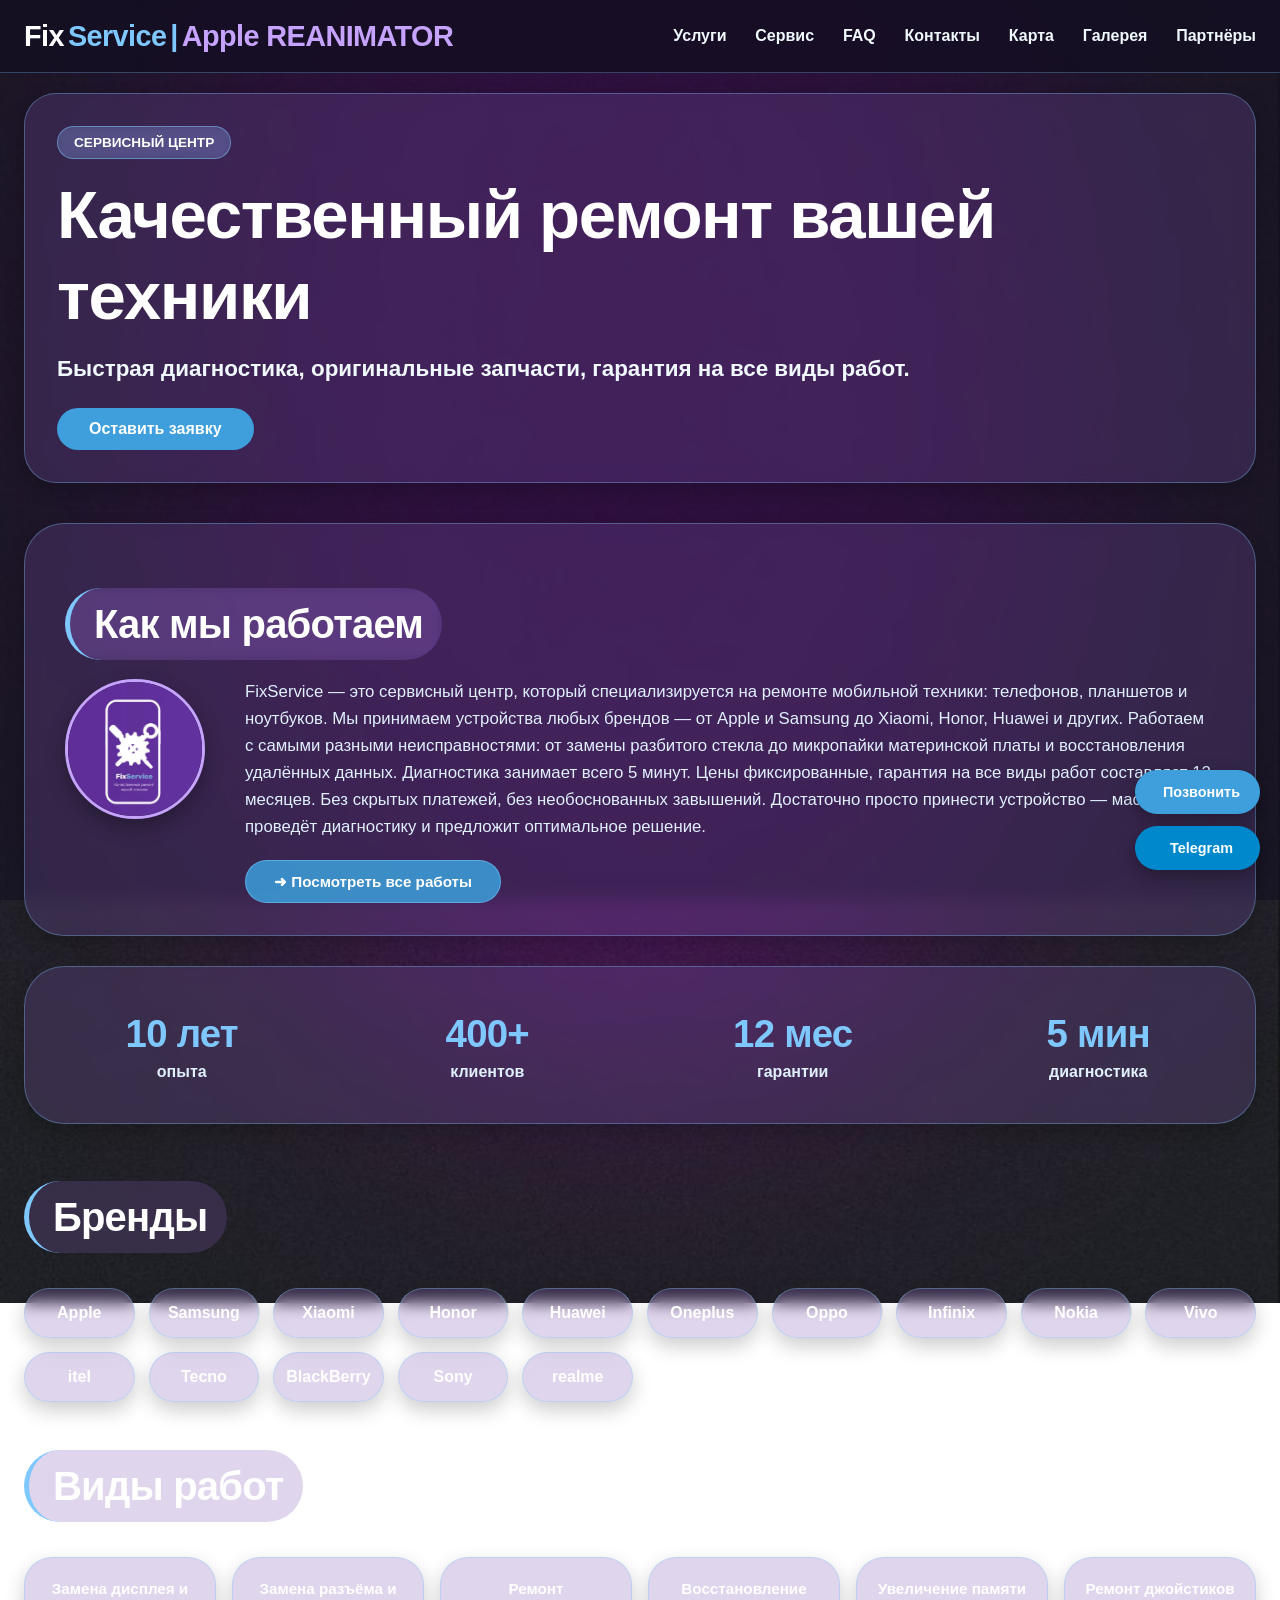
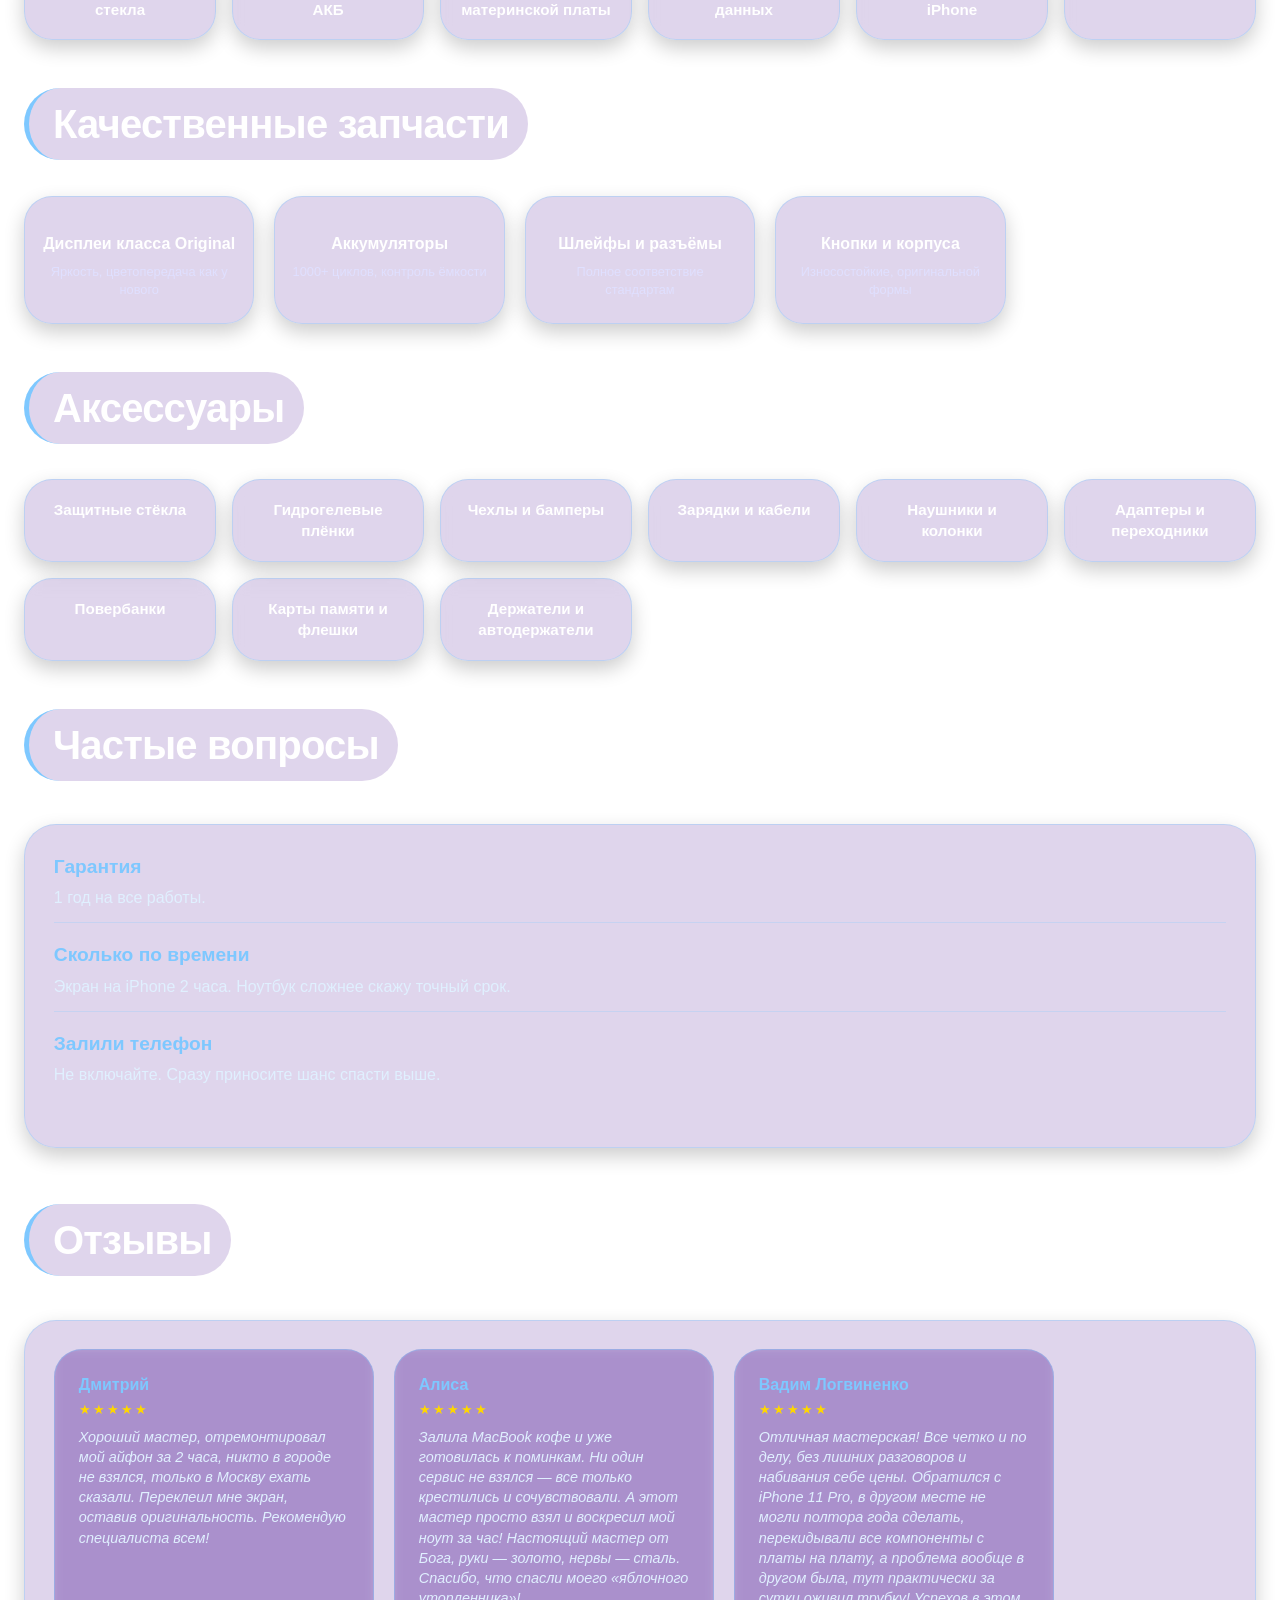
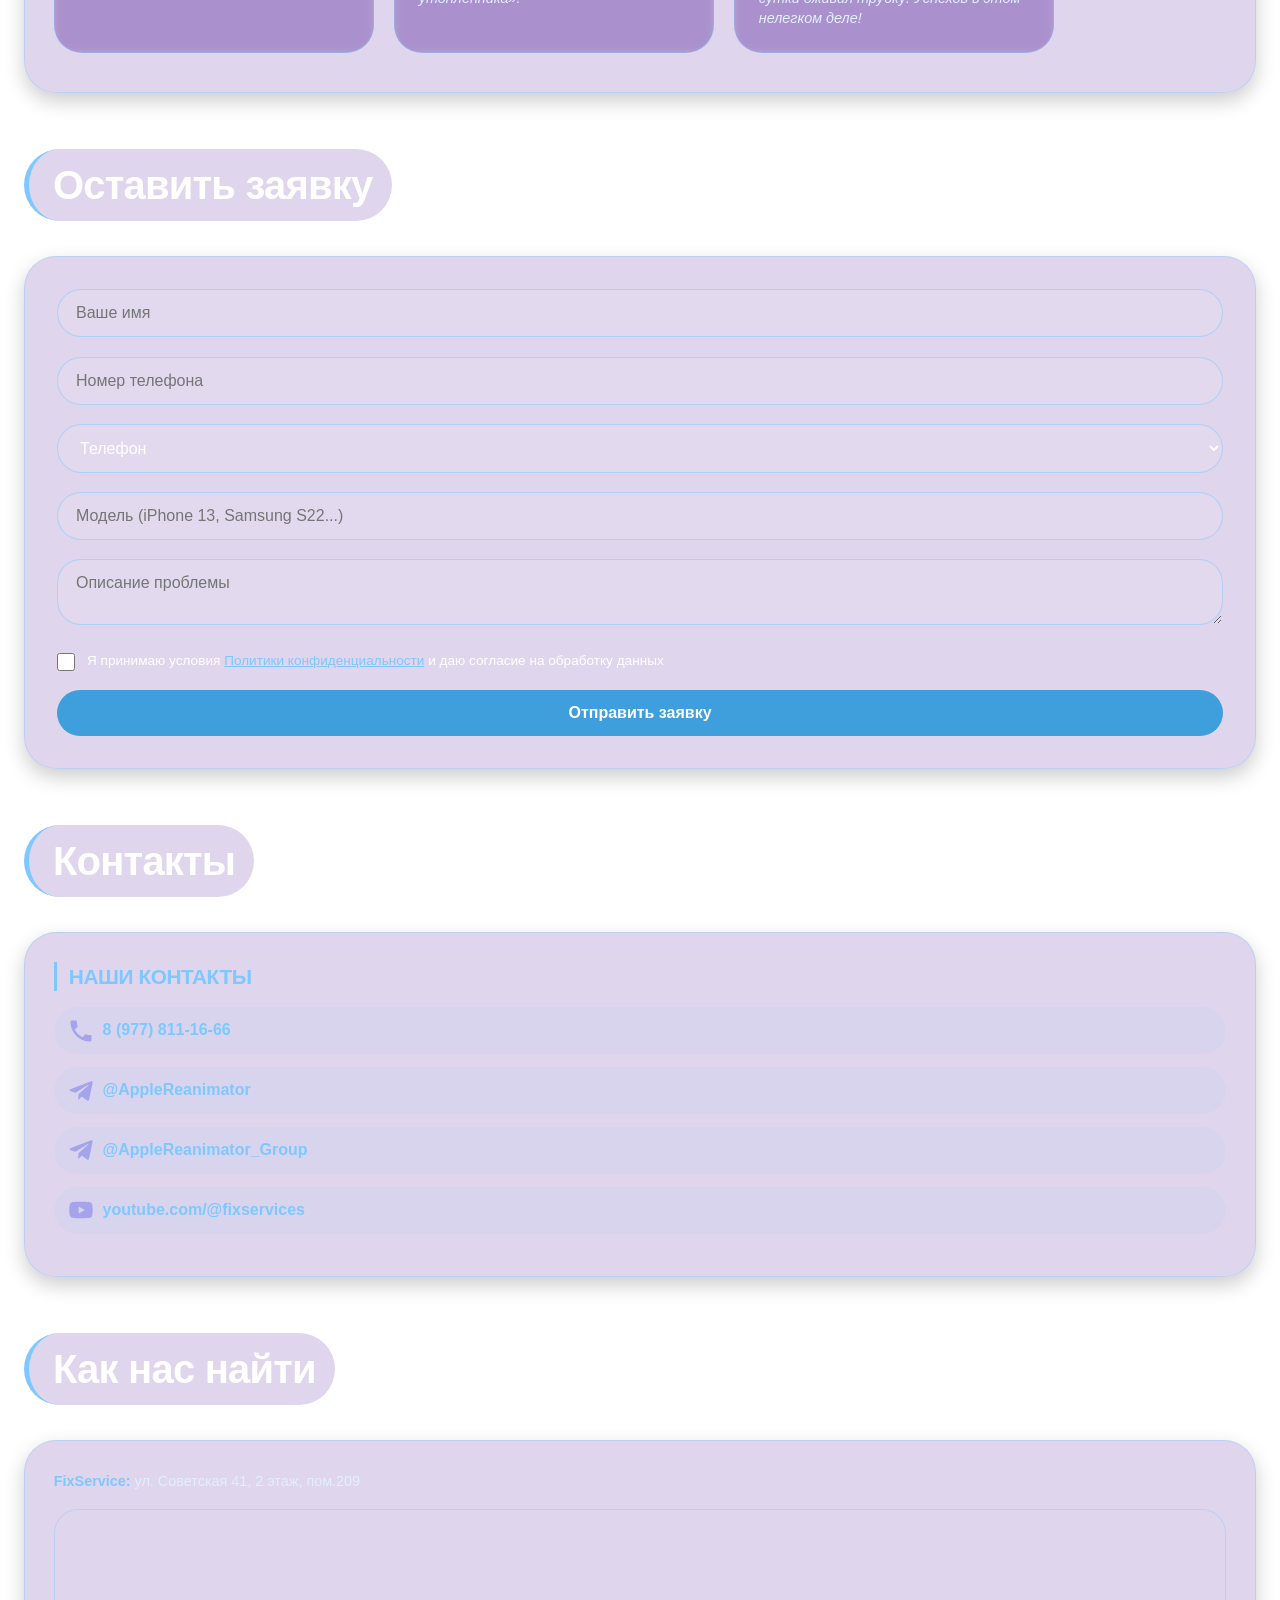
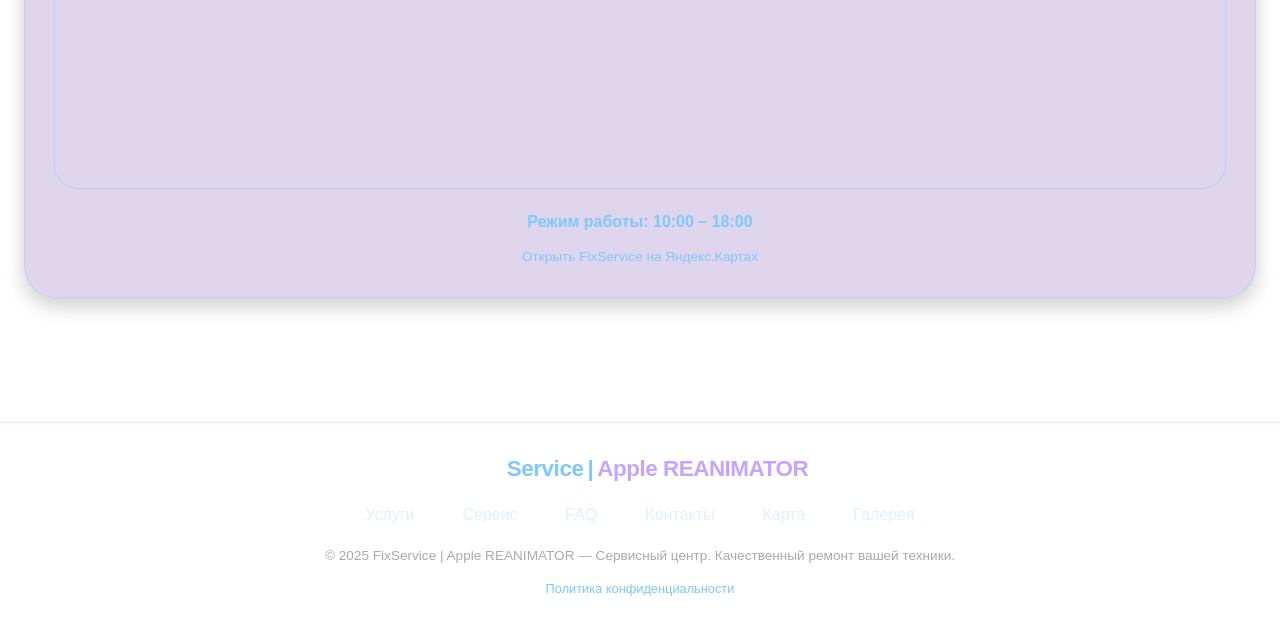
==== commit 7c1f9922: "Add files via upload" ====
--- a/index.html
+++ b/index.html
@@ -16,7 +16,7 @@
     <meta property="og:image" content="https://fixservice3939.github.io/foto.webp">
     
     <meta http-equiv="X-Frame-Options" content="DENY">
-    <meta http-equiv="Content-Security-Policy" content="default-src 'self'; script-src 'self' 'unsafe-inline' https://cdnjs.cloudflare.com https://script.google.com; connect-src 'self' https://script.google.com; style-src 'self' 'unsafe-inline' https://fonts.googleapis.com; font-src 'self' https://fonts.gstatic.com https://cdnjs.cloudflare.com; img-src 'self' data: https://placehold.co; frame-src https://yandex.ru;">
+    <meta http-equiv="Content-Security-Policy" content="default-src 'self'; script-src 'self' 'unsafe-inline' https://cdnjs.cloudflare.com https://api.telegram.org; connect-src 'self' https://api.telegram.org; style-src 'self' 'unsafe-inline' https://fonts.googleapis.com; font-src 'self' https://fonts.gstatic.com https://cdnjs.cloudflare.com; img-src 'self' data: https://placehold.co; frame-src https://yandex.ru;">
     
     <link rel="preconnect" href="https://fonts.googleapis.com">
     <link rel="preconnect" href="https://fonts.gstatic.com" crossorigin>
@@ -29,770 +29,85 @@
     <link rel="stylesheet" href="https://cdnjs.cloudflare.com/ajax/libs/font-awesome/6.0.0-beta3/css/all.min.css">
     <link href="https://fonts.googleapis.com/css2?family=Inter:opsz,wght@14..32,400;14..32,500;14..32,600;14..32,700;14..32,800;14..32,900&display=swap" rel="stylesheet">
     
+    <!-- ===== ПОДКЛЮЧАЕМ ВНЕШНИЙ CSS ===== -->
+    <link rel="stylesheet" href="css/style.css">
+    
     <style>
-        * { margin: 0; padding: 0; box-sizing: border-box; }
-        html { scroll-behavior: smooth; }
-        body {
-            font-family: 'Inter', sans-serif;
-            font-weight: 500;
-            line-height: 1.4;
-            background-image: url('fon2.jpeg');
-            background-size: cover;
-            background-position: center center;
-            background-attachment: fixed;
-            background-repeat: no-repeat;
-            color: #FFFFFF;
-        }
-        body::before {
-            content: '';
-            position: fixed;
-            top: 0;
-            left: 0;
-            width: 100%;
-            height: 100%;
-            background-color: rgba(20, 15, 35, 0.55);
-            backdrop-filter: blur(1px);
-            z-index: -1;
-            pointer-events: none;
-        }
-        .navbar {
-            position: sticky;
-            top: 0;
-            z-index: 100;
-            width: 100%;
-            background: rgba(20, 15, 35, 0.85);
-            backdrop-filter: blur(12px);
-            border-bottom: 1px solid rgba(126, 200, 255, 0.3);
-            padding: 16px 0;
-        }
-        .navbar .container-nav {
-            max-width: 1280px;
-            margin: 0 auto;
-            padding: 0 24px;
-            display: flex;
-            justify-content: space-between;
-            align-items: center;
-            flex-wrap: wrap;
-            gap: 1rem;
-        }
-        .container {
-            max-width: 1280px;
-            margin: 0 auto;
-            padding: 0 24px 80px 24px;
-            position: relative;
-            z-index: 2;
-        }
-        h1, h2, h3, .logo, .btn, .stat-number { font-weight: 800; letter-spacing: -0.02em; }
-        .hero-block, .text-block, .about-service-block, .stats-section, .faq-block, .reviews-block,
-        .brands-grid .brand-card, .services-grid .service-card, .parts-grid .part-card,
-        .accessories-grid .accessory-card, .form-block, .contacts-wrapper, .map-block {
+        /* ===== НОВЫЙ СТИЛЬ ДЛЯ БЛОКА «КАК МЫ РАБОТАЕМ» ===== */
+        .work-block {
             background: rgba(128, 90, 180, 0.25);
             backdrop-filter: blur(8px);
             border: 1px solid rgba(126, 200, 255, 0.35);
+            border-radius: 40px;
+            padding: 2rem 2.5rem;
+            margin: 20px 0 30px;
             box-shadow: 0 8px 20px rgba(0, 0, 0, 0.2);
         }
-        .hero-block { border-radius: 32px; padding: 2rem; margin: 20px 0 40px; }
-        .badge {
-            display: inline-block;
-            background: rgba(126, 200, 255, 0.2);
-            backdrop-filter: blur(4px);
-            padding: 6px 16px;
-            border-radius: 40px;
-            font-size: 0.85rem;
-            font-weight: 700;
-            margin-bottom: 1rem;
-            border: 1px solid rgba(126, 200, 255, 0.5);
-        }
-        .hero-block h1 { font-size: clamp(2.2rem, 6vw, 4.2rem); line-height: 1.2; margin-bottom: 1rem; }
-        .hero-description { font-size: 1.4rem; font-weight: 600; color: #F0F9FF; }
-        .hero-btn {
-            background: #3E9FDC;
-            color: white;
-            font-weight: 700;
-            padding: 12px 32px;
-            border-radius: 60px;
-            margin-top: 24px;
-            border: none;
-            cursor: pointer;
-            font-size: 1rem;
-            transition: all 0.2s;
-        }
-        .hero-btn:hover { background: #62B8F0; transform: scale(1.02); }
-        .text-block { border-radius: 32px; padding: 2rem; margin: 20px 0 30px; }
-        .text-block p { font-size: 1.1rem; line-height: 1.5; color: #E0F0FF; margin-bottom: 1rem; }
-        
-        .about-service-block {
-            border-radius: 40px;
-            padding: 2rem;
-            margin: 1rem 0 2rem;
+
+        .work-content {
             display: flex;
-            flex-wrap: wrap;
-            align-items: center;
-            gap: 2rem;
-        }
-        .service-left { flex: 0 0 160px; text-align: center; }
-        .service-photo img {
+            gap: 2.5rem;
+            align-items: flex-start;
+        }
+
+        .work-photo {
+            flex: 0 0 140px;
+            text-align: center;
+        }
+
+        .work-photo img {
             width: 140px;
             height: 140px;
             object-fit: cover;
             border-radius: 50%;
-            border: 3px solid #FFFFFF;
-            box-shadow: 0 8px 20px rgba(0,0,0,0.3);
+            border: 3px solid #C5A3FF;
+            box-shadow: 0 8px 20px rgba(0, 0, 0, 0.3);
             background: #2a2350;
-            transition: transform 0.2s;
-        }
-        .service-photo img:hover { transform: scale(1.02); }
-        .service-quote-area { flex: 1; align-self: center; }
-        .service-quote-text {
-            font-size: 1.2rem;
-            font-weight: 500;
-            color: #F0F9FF;
-            background: rgba(197, 163, 255, 0.15);
-            border-left: 4px solid #C5A3FF;
-            padding: 1rem 1.2rem;
-            border-radius: 20px;
-            line-height: 1.4;
-        }
-        .service-gallery-block {
-            width: 100%;
-            margin-top: 1.5rem;
-        }
-        .service-gallery-title {
+        }
+
+        .work-text {
+            flex: 1;
+        }
+
+        .work-text p {
+            font-size: 1.05rem;
+            line-height: 1.6;
+            color: #E0F0FF;
+            margin-bottom: 1.2rem;
+        }
+
+        /* ===== КНОПКА ===== */
+        .gallery-link-btn-large {
+            display: inline-block;
+            background: rgba(62, 159, 220, 0.85);
+            padding: 10px 28px;
+            border-radius: 60px;
+            font-size: 0.95rem;
             font-weight: 700;
-            font-size: 1.1rem;
-            color: #C5A3FF;
-            margin-bottom: 0.8rem;
-            display: flex;
-            align-items: center;
-            justify-content: space-between;
-            flex-wrap: wrap;
-            gap: 10px;
-        }
-        .gallery-link-btn {
-            background: rgba(62, 159, 220, 0.8);
-            padding: 5px 14px;
-            border-radius: 40px;
-            font-size: 0.75rem;
-            font-weight: 600;
             color: white;
             text-decoration: none;
-            transition: 0.2s;
-        }
-        .gallery-link-btn:hover { background: #3E9FDC; transform: translateY(-2px); }
-        .service-gallery-grid {
-            display: grid;
-            grid-template-columns: repeat(8, 1fr);
-            gap: 8px;
-        }
-        .service-gallery-item {
-            background: rgba(0,0,0,0.4);
-            border-radius: 10px;
-            overflow: hidden;
-            aspect-ratio: 1 / 1;
-            cursor: pointer;
-            border: 1px solid rgba(126,200,255,0.3);
             transition: all 0.2s;
-        }
-        .service-gallery-item img {
-            width: 100%;
-            height: 100%;
-            object-fit: cover;
-        }
-        .service-gallery-item:hover { transform: scale(1.02); border-color: #7EC8FF; }
-        
-        .stats-section { border-radius: 40px; padding: 30px 20px; margin: 25px 0; }
-        .stats-grid {
-            display: grid;
-            grid-template-columns: repeat(auto-fit, minmax(150px, 1fr));
-            gap: 2rem;
-            text-align: center;
-        }
-        .stat-item { cursor: pointer; transition: all 0.2s; padding: 10px; border-radius: 24px; }
-        .stat-item:hover { background: rgba(126,200,255,0.15); transform: translateY(-3px); }
-        .stat-number { font-size: 2.4rem; font-weight: 800; color: #7EC8FF; }
-        .stat-label { color: #E0F0FF; font-weight: 600; }
-        .brands-grid {
-            display: grid;
-            grid-template-columns: repeat(auto-fill, minmax(110px, 1fr));
-            gap: 14px;
-            margin: 1rem 0;
-        }
-        .brand-card {
-            border-radius: 60px;
-            padding: 0.8rem 0.5rem;
-            text-align: center;
-            font-weight: 600;
-            cursor: pointer;
-            transition: all 0.2s;
-            background: rgba(128, 90, 180, 0.25);
-            backdrop-filter: blur(8px);
-            border: 1px solid rgba(126, 200, 255, 0.35);
-        }
-        .brand-card:hover {
-            background: #3E9FDC;
-            transform: scale(1.03);
-            border-color: #C5A3FF;
-        }
-        .services-grid {
-            display: grid;
-            grid-template-columns: repeat(auto-fill, minmax(180px, 1fr));
-            gap: 16px;
-            margin: 1rem 0;
-        }
-        .service-card {
-            border-radius: 28px;
-            padding: 1.2rem;
-            text-align: center;
-            transition: all 0.2s;
-            cursor: pointer;
-            display: block;
-            text-decoration: none;
-            color: inherit;
-        }
-        .service-card:hover { transform: translateY(-4px); background: rgba(128, 90, 180, 0.45); border-color: #7EC8FF; }
-        .service-title { font-weight: 700; font-size: 0.95rem; }
-        .accessories-grid {
-            display: grid;
-            grid-template-columns: repeat(auto-fill, minmax(180px, 1fr));
-            gap: 16px;
-            margin: 1rem 0;
-        }
-        .accessory-card {
-            border-radius: 28px;
-            padding: 1.2rem;
-            text-align: center;
-            font-weight: 600;
-            font-size: 0.95rem;
-            transition: all 0.2s;
-            cursor: pointer;
-        }
-        .accessory-card:hover { transform: translateY(-4px); background: rgba(128, 90, 180, 0.45); border-color: #7EC8FF; }
-        .parts-grid {
-            display: grid;
-            grid-template-columns: repeat(auto-fill, minmax(200px, 1fr));
-            gap: 20px;
-            margin: 1rem 0;
-        }
-        .part-card {
-            border-radius: 28px;
-            padding: 1.5rem 1rem;
-            text-align: center;
-            transition: all 0.2s;
-            border: 1px solid #C5A3FF;
-        }
-        .part-card:hover { transform: translateY(-5px); background: rgba(128, 90, 180, 0.45); border-color: #7EC8FF; }
-        .part-icon { font-size: 2.5rem; margin-bottom: 12px; color: #C5A3FF; }
-        .part-title { font-weight: 700; font-size: 1rem; margin-bottom: 8px; color: white; }
-        .part-desc { font-size: 0.8rem; color: #E0E0FF; }
-        .faq-block { border-radius: 32px; padding: 1.8rem; margin: 1.5rem 0; }
-        .faq-item {
-            margin-bottom: 1.2rem;
-            padding-bottom: 0.8rem;
-            border-bottom: 1px solid rgba(126, 200, 255, 0.25);
-        }
-        .faq-item:last-child { border-bottom: none; }
-        .faq-question { font-weight: 800; font-size: 1.2rem; color: #7EC8FF; margin-bottom: 0.4rem; }
-        .faq-answer { color: #E0F0FF; line-height: 1.4; }
-        .reviews-block { border-radius: 32px; padding: 1.8rem; margin: 1.5rem 0; }
-        .reviews-grid {
-            display: flex;
-            flex-wrap: nowrap;
-            overflow-x: auto;
-            gap: 20px;
-            padding-bottom: 10px;
-        }
-        .reviews-grid::-webkit-scrollbar { height: 6px; }
-        .reviews-grid::-webkit-scrollbar-track { background: rgba(126, 200, 255, 0.2); border-radius: 10px; }
-        .reviews-grid::-webkit-scrollbar-thumb { background: rgba(126, 200, 255, 0.6); border-radius: 10px; }
-        .review-card {
-            flex: 0 0 320px;
-            background: rgba(128, 90, 180, 0.4);
-            backdrop-filter: blur(4px);
-            border: 1px solid rgba(126, 200, 255, 0.4);
-            border-radius: 28px;
-            padding: 1.5rem;
-            transition: all 0.2s;
-        }
-        .review-card:hover { transform: translateY(-4px); background: rgba(128, 90, 180, 0.6); border-color: #7EC8FF; }
-        .review-author { font-weight: 700; color: #7EC8FF; margin-bottom: 0.25rem; }
-        .review-rating { color: #FFD700; font-size: 0.8rem; letter-spacing: 2px; margin-bottom: 0.5rem; }
-        .review-text { font-size: 0.9rem; line-height: 1.4; color: #E0F0FF; font-style: italic; }
-        .form-block { border-radius: 32px; padding: 2rem; margin: 1rem 0 1.5rem; }
-        .form-group { margin-bottom: 1.2rem; }
-        .form-group input, .form-group select, .form-group textarea {
-            width: 100%;
-            padding: 14px 18px;
-            background: rgba(255,255,255,0.1);
-            border: 1px solid rgba(126,200,255,0.5);
-            border-radius: 40px;
-            font-size: 1rem;
-            color: white;
-            font-family: inherit;
-        }
-        .form-group input:focus, .form-group select:focus, .form-group textarea:focus {
-            outline: none;
-            border-color: #7EC8FF;
-            background: rgba(255,255,255,0.2);
-        }
-        .form-group textarea { border-radius: 24px; resize: vertical; }
-        .checkbox-label {
-            display: flex;
-            align-items: flex-start;
-            gap: 12px;
-            cursor: pointer;
-            font-size: 0.85rem;
-            text-align: left;
-        }
-        .checkbox-label input { width: 18px; height: 18px; margin-top: 2px; flex-shrink: 0; }
-        .checkbox-label a { color: #7EC8FF; }
-        .btn-submit {
-            background: #3E9FDC;
-            width: 100%;
-            padding: 14px;
-            border: none;
-            border-radius: 60px;
-            font-weight: 800;
-            font-size: 1rem;
-            color: white;
-            cursor: pointer;
-            transition: all 0.2s;
-            position: relative;
-        }
-        .btn-submit.loading {
-            pointer-events: none;
-            opacity: 0.7;
-        }
-        .btn-submit.loading::after {
-            content: '';
-            position: absolute;
-            width: 20px;
-            height: 20px;
-            margin-left: 10px;
-            border: 2px solid white;
-            border-top-color: transparent;
-            border-radius: 50%;
-            animation: spin 0.8s linear infinite;
-        }
-        @keyframes spin {
-            to { transform: rotate(360deg); }
-        }
-        .btn-submit:hover { background: #62B8F0; transform: scale(1.02); }
-        .contacts-wrapper {
-            border-radius: 32px;
-            padding: 1.8rem;
-            margin: 1rem 0 1.5rem;
-            display: flex;
-            flex-wrap: wrap;
-            gap: 2rem;
-        }
-        .contacts-col { flex: 1; min-width: 250px; }
-        .contacts-col h3 {
-            font-size: 1.3rem;
-            color: #7EC8FF;
-            margin-bottom: 1rem;
-            border-left: 3px solid #7EC8FF;
-            padding-left: 12px;
-            text-transform: uppercase;
-        }
-        .contacts-col p {
-            margin-bottom: 0.8rem;
-            color: #F0F9FF;
-            display: flex;
-            align-items: center;
-            gap: 8px;
-            flex-wrap: wrap;
-            background: rgba(126, 200, 255, 0.08);
-            border-radius: 48px;
-            padding: 0.6rem 0.8rem;
-            justify-content: flex-start;
-        }
-        .contacts-col p .svg-icon {
-            display: inline-flex;
-            align-items: center;
-            justify-content: center;
-            width: 28px;
-            flex-shrink: 0;
-        }
-        .contacts-col p .svg-icon img {
-            width: 28px;
-            height: 28px;
-            display: block;
-            filter: brightness(0) saturate(100%) invert(61%) sepia(88%) saturate(373%) hue-rotate(202deg) brightness(96%) contrast(92%);
-        }
-        .contacts-col p a { word-break: break-word; flex: 1; text-align: left; margin: 0; padding: 0; color: #7EC8FF; text-decoration: none; font-weight: 600; transition: all 0.2s; }
-        .contacts-col a:hover { color: #C5A3FF; }
-        .map-block { border-radius: 32px; padding: 1.8rem; margin: 1rem 0 1.5rem; }
-        .map-wrapper iframe {
-            width: 100%;
-            height: 280px;
-            border-radius: 24px;
-            border: 1px solid rgba(126,200,255,0.4);
-            pointer-events: auto;
-        }
-        .work-hours { margin-top: 1rem; text-align: center; font-weight: 600; color: #7EC8FF; font-size: 1rem; }
-        .map-link { text-align: center; margin-top: 12px; }
-        .map-link a { color: #7EC8FF; text-decoration: none; font-size: 0.85rem; }
-        .map-address-list { text-align: left; margin-bottom: 1rem; color: #E0F0FF; font-size: 0.9rem; line-height: 1.6; }
-        .map-address-list strong { color: #7EC8FF; }
-        h2 {
-            font-size: clamp(1.8rem, 4vw, 2.5rem);
-            margin: 2rem 0 1.2rem 0;
-            color: #FFFFFF;
-            font-weight: 800;
-            scroll-margin-top: 80px;
-            background: rgba(128, 90, 180, 0.25);
-            backdrop-filter: blur(6px);
-            display: inline-block;
-            padding: 0.5rem 1.2rem 0.5rem 1.5rem;
-            border-radius: 60px;
-            border-left: 5px solid #7EC8FF;
-        }
-        .logo { font-size: 1.8rem; font-weight: 800; display: flex; align-items: center; gap: 4px; flex-wrap: wrap; }
-        .logo .fix { color: #FFFFFF; }
-        .logo .service { color: #7EC8FF; }
-        .logo .separator { color: #7EC8FF; font-weight: 600; }
-        .logo .apple-reanimator { color: #C5A3FF; font-weight: 800; }
-        .nav-links { display: flex; gap: 1.8rem; flex-wrap: wrap; align-items: center; }
-        .nav-link {
-            text-decoration: none;
-            font-weight: 600;
-            color: #F0F9FF;
-            transition: 0.2s;
-            cursor: pointer;
-            padding: 6px 0;
-        }
-        .nav-link:hover { color: #7EC8FF; transform: translateY(-1px); }
-        .floating-buttons {
-            position: fixed;
-            bottom: 30px;
-            right: 20px;
-            display: flex;
-            flex-direction: column;
-            gap: 12px;
-            z-index: 1000;
-        }
-        .float-call, .float-telegram {
-            padding: 12px 20px;
-            border-radius: 60px;
-            font-size: 0.9rem;
-            font-weight: 700;
-            cursor: pointer;
-            transition: all 0.2s ease;
-            box-shadow: 0 6px 18px rgba(0, 0, 0, 0.3);
-            text-decoration: none;
-            text-align: center;
-            font-family: inherit;
-            display: flex;
-            align-items: center;
-            justify-content: center;
-            gap: 8px;
-        }
-        .float-call { background: #3E9FDC; color: white; }
-        .float-telegram { background: #0088cc; color: white; }
-        .float-call:hover { transform: scale(1.05); background: #62B8F0; }
-        .float-telegram:hover { transform: scale(1.05); background: #006699; }
-        
-        .popup-model-overlay {
-            position: fixed;
-            top: 0;
-            left: 0;
-            width: 100%;
-            height: 100%;
-            background: rgba(0,0,0,0.9);
-            backdrop-filter: blur(12px);
-            z-index: 2000;
-            display: flex;
-            align-items: center;
-            justify-content: center;
-            visibility: hidden;
-            opacity: 0;
-            transition: 0.2s;
-        }
-        .popup-model-overlay.active {
-            visibility: visible;
-            opacity: 1;
-        }
-        .popup-model-container {
-            background: rgba(30, 25, 55, 0.95);
-            backdrop-filter: blur(16px);
-            max-width: 600px;
-            width: 90%;
-            border-radius: 40px;
-            padding: 1.8rem;
-            border: 1px solid rgba(126,200,255,0.6);
-            max-height: 85vh;
-            overflow-y: auto;
-        }
-        .popup-model-container h3 {
-            color: #7EC8FF;
-            margin-bottom: 1rem;
-            font-size: 1.5rem;
-        }
-        .popup-model-search {
-            width: 100%;
-            padding: 12px 18px;
-            margin-bottom: 1rem;
-            background: rgba(255,255,255,0.12);
-            border: 1px solid rgba(126,200,255,0.5);
-            border-radius: 60px;
-            font-size: 1rem;
-            color: white;
-        }
-        .popup-model-search:focus {
-            outline: none;
-            border-color: #7EC8FF;
-        }
-        .popup-models-grid {
-            display: grid;
-            grid-template-columns: repeat(auto-fill, minmax(180px, 1fr));
-            gap: 10px;
-            max-height: 400px;
-            overflow-y: auto;
-        }
-        .popup-model-card {
-            background: rgba(126,200,255,0.1);
-            border: 1px solid rgba(126,200,255,0.3);
-            border-radius: 28px;
-            padding: 10px 12px;
-            text-align: center;
-            cursor: pointer;
-            transition: all 0.2s;
-        }
-        .popup-model-card:hover {
+            border: 1px solid rgba(126, 200, 255, 0.5);
+        }
+
+        .gallery-link-btn-large:hover {
             background: #3E9FDC;
             transform: translateY(-2px);
-        }
-        .close-model-popup {
-            float: right;
-            font-size: 2rem;
-            cursor: pointer;
-            color: #7EC8FF;
-            background: transparent;
-            border: none;
-            line-height: 1;
-        }
-        .close-model-popup:hover { color: #C5A3FF; }
-        
-        .popup-overlay {
-            position: fixed;
-            top: 0;
-            left: 0;
-            width: 100%;
-            height: 100%;
-            background: rgba(0,0,0,0.85);
-            backdrop-filter: blur(8px);
-            z-index: 1001;
-            display: flex;
-            align-items: center;
-            justify-content: center;
-            visibility: hidden;
-            opacity: 0;
-            transition: 0.2s;
-        }
-        .popup-overlay.active { visibility: visible; opacity: 1; }
-        .popup-form {
-            background: rgba(128, 90, 180, 0.35);
-            backdrop-filter: blur(12px);
-            max-width: 500px;
-            width: 90%;
-            border-radius: 32px;
-            padding: 2rem;
-            border: 1px solid rgba(126,200,255,0.6);
-        }
-        .popup-form h3 { color: #FFFFFF; margin-bottom: 1rem; font-weight: 800; }
-        .popup-form input, .popup-form select, .popup-form textarea {
-            width: 100%;
-            padding: 12px 16px;
-            margin-bottom: 1rem;
-            background: rgba(255,255,255,0.12);
-            border: 1px solid rgba(126,200,255,0.5);
-            border-radius: 30px;
-            color: white;
-            font-family: inherit;
-            font-size: 0.9rem;
-        }
-        .popup-form input:focus, .popup-form select:focus, .popup-form textarea:focus {
-            outline: none;
-            border-color: #7EC8FF;
-            background: rgba(255,255,255,0.2);
-        }
-        .close-popup {
-            background: transparent;
-            border: none;
-            float: right;
-            font-size: 2rem;
-            cursor: pointer;
-            color: #7EC8FF;
-            transition: all 0.2s;
-            line-height: 1;
-            padding: 0 8px;
-        }
-        .close-popup:hover { color: #C5A3FF; transform: scale(1.1); }
-        .form-buttons {
-            display: flex;
-            gap: 12px;
-            margin-top: 8px;
-        }
-        .form-buttons button {
-            flex: 1;
-            background: #3E9FDC;
-            padding: 12px;
-            border: none;
-            border-radius: 40px;
-            font-weight: bold;
-            color: white;
-            cursor: pointer;
-            transition: all 0.2s;
-            font-size: 1rem;
-        }
-        .form-buttons button:hover { background: #62B8F0; transform: translateY(-2px); }
-        .cancel-btn { background: rgba(255,255,255,0.25); }
-        .cancel-btn:hover { background: rgba(255,255,255,0.4); }
-        .popup-checkbox {
-            display: flex;
-            align-items: flex-start;
-            gap: 10px;
-            margin: 15px 0;
-            font-size: 0.8rem;
-            text-align: left;
-            justify-content: flex-start;
-        }
-        .popup-checkbox input { width: 18px; height: 18px; margin-top: 2px; flex-shrink: 0; }
-        .popup-checkbox label { flex: 1; text-align: left; line-height: 1.4; }
-        .popup-checkbox a { color: #7EC8FF; }
-        .toast {
-            position: fixed;
-            bottom: 30px;
-            left: 50%;
-            transform: translateX(-50%) translateY(100px);
-            background: #3E9FDC;
-            color: white;
-            padding: 12px 24px;
-            border-radius: 60px;
-            font-weight: 600;
-            z-index: 1100;
-            transition: all 0.3s;
-            opacity: 0;
-            pointer-events: none;
-            font-size: 0.9rem;
-            white-space: nowrap;
-        }
-        .toast.show { opacity: 1; transform: translateX(-50%) translateY(0); }
-        footer {
-            padding: 30px 0 25px;
-            margin-top: 20px;
-            border-top: 1px solid rgba(126, 200, 255, 0.3);
-            text-align: center;
-        }
-        .footer-links {
-            display: flex;
-            justify-content: center;
-            gap: 2rem;
-            flex-wrap: wrap;
-            margin: 1rem 0;
-        }
-        .footer-links a {
-            color: #E0F0FF;
-            text-decoration: none;
-            font-weight: 500;
-            transition: all 0.2s;
-            padding: 4px 8px;
-            border-radius: 20px;
-        }
-        .footer-links a:hover { color: #7EC8FF; background: rgba(126,200,255,0.15); }
-        .footer-text { font-size: 0.85rem; color: #aaa; margin-top: 10px; }
-        .footer-privacy { margin-top: 12px; }
-        .footer-privacy a { color: #7EC8FF; text-decoration: none; font-size: 0.8rem; }
-
-        /* Стили для лайтбокса (увеличенное фото) */
-        .lightbox {
-            position: fixed;
-            top: 0;
-            left: 0;
-            width: 100%;
-            height: 100%;
-            background: rgba(0, 0, 0, 0.95);
-            backdrop-filter: blur(12px);
-            z-index: 3000;
-            display: flex;
-            align-items: center;
-            justify-content: center;
-            visibility: hidden;
-            opacity: 0;
-            transition: visibility 0.2s, opacity 0.2s;
-            cursor: pointer;
-        }
-        
-        .lightbox.active {
-            visibility: visible;
-            opacity: 1;
-        }
-        
-        .lightbox-img {
-            max-width: 90%;
-            max-height: 90%;
-            object-fit: contain;
-            border-radius: 16px;
-            box-shadow: 0 8px 32px rgba(0, 0, 0, 0.4);
-            cursor: default;
-        }
-        
-        .close-lightbox {
-            position: absolute;
-            top: 20px;
-            right: 30px;
-            font-size: 40px;
-            font-weight: bold;
-            color: #7EC8FF;
-            background: transparent;
-            border: none;
-            cursor: pointer;
-            transition: all 0.2s;
-            z-index: 3001;
-            padding: 8px 16px;
-            border-radius: 50%;
-        }
-        
-        .close-lightbox:hover {
-            color: #C5A3FF;
-            transform: scale(1.1);
-        }
-        
+            box-shadow: 0 4px 12px rgba(62, 159, 220, 0.4);
+        }
+
         @media (max-width: 768px) {
-            .close-lightbox {
-                top: 10px;
-                right: 15px;
-                font-size: 32px;
+            .work-content {
+                flex-direction: column;
+                align-items: center;
+                text-align: center;
             }
-            .lightbox-img {
-                max-width: 95%;
-                max-height: 85%;
+            .work-photo {
+                flex: 0 0 auto;
             }
-        }
-
-        @media (max-width: 800px) {
-            .about-service-block { flex-direction: column; text-align: center; }
-            .service-left { flex: 0 0 auto; }
-            .service-gallery-grid { grid-template-columns: repeat(4, 1fr); gap: 8px; }
-            .navbar .container-nav { flex-direction: column; }
-            .nav-links { justify-content: center; gap: 1rem; }
-            .brands-grid { display: flex; flex-wrap: wrap; justify-content: center; gap: 10px; }
-            .brand-card { flex: 0 0 auto; min-width: 90px; font-size: 0.8rem; }
-            .services-grid { grid-template-columns: repeat(auto-fill, minmax(140px, 1fr)); }
-            .parts-grid { grid-template-columns: 1fr; gap: 16px; }
-            .reviews-grid { mask-image: linear-gradient(to right, transparent, black 5%, black 95%, transparent); -webkit-mask-image: linear-gradient(to right, transparent, black 5%, black 95%, transparent); }
-            .review-card { flex: 0 0 85%; }
-            .toast { white-space: normal; text-align: center; max-width: 85%; font-size: 0.8rem; bottom: 90px; }
-            .logo { font-size: 1.2rem; }
-            .contacts-wrapper { flex-direction: column; gap: 1.8rem; padding: 1.5rem; }
-            .contacts-col:first-child h3 { border-left: none; border-bottom: 2px solid #7EC8FF; padding-left: 0; padding-bottom: 0.5rem; display: inline-block; width: auto; margin-bottom: 1rem; text-transform: uppercase; }
-            .contacts-col p { flex-direction: row; align-items: center; gap: 8px; margin-bottom: 1rem; padding: 0.6rem 0.8rem; background: rgba(126, 200, 255, 0.08); border-radius: 48px; justify-content: flex-start; }
-            .contacts-col p .svg-icon img { width: 22px; height: 22px; }
-        }
-        @media (max-width: 480px) {
-            .review-card { flex: 0 0 85%; }
-            .brand-card { min-width: 80px; font-size: 0.7rem; padding: 0.5rem 0.3rem; }
-            .service-gallery-grid { grid-template-columns: repeat(4, 1fr); gap: 6px; }
+            .work-block {
+                padding: 1.5rem;
+            }
         }
     </style>
 </head>
@@ -818,6 +133,8 @@
 </div>
 
 <div class="container">
+
+    <!-- ===== HERO ===== -->
     <div class="hero-block">
         <div class="badge">СЕРВИСНЫЙ ЦЕНТР</div>
         <h1>Качественный ремонт вашей техники</h1>
@@ -825,42 +142,36 @@
         <button class="hero-btn" id="heroOpenBtn">Оставить заявку</button>
     </div>
 
-    <h2>Как мы работаем</h2>
-    <div class="text-block">
-        <p>FixService — сервисный центр, специализирующийся на ремонте мобильной техники: телефонов, планшетов и ноутбуков. Принимаем устройства любых брендов. Работаем с любыми неисправностями — от замены стекла до микропайки и восстановления данных. Прозрачная диагностика, фиксированные цены, гарантия 12 месяцев. Без скрытых платежей и необоснованных завышений. Достаточно принести устройство — мастер проведёт диагностику и предложит оптимальное решение.</p>
-        <p>Крупная бытовая техника (телевизоры, кофемашины и т.д.) — не наш профиль. Для таких задач у нас есть надёжный партнёр — сервисный центр «Точка». Компания специализируется на сложной бытовой технике и гарантирует профессиональный подход. При обращении к нам мы оперативно перенаправим вас к партнёру. В свою очередь, «Точка» направляет клиентов с мобильной техникой к нам. Чёткое разделение компетенций — гарантия качества и отсутствия путаницы.</p>
-    </div>
-    
+    <!-- ===== БЛОК «КАК МЫ РАБОТАЕМ» ===== -->
+    <div class="work-block">
+        <h2>Как мы работаем</h2>
+
+        <div class="work-content">
+            <div class="work-photo">
+                <img src="FixService.jpg" alt="FixService" onerror="this.src='https://placehold.co/140x140/3E9FDC/white?text=Логотип'">
+            </div>
+            <div class="work-text">
+                <p>
+                    FixService — это сервисный центр, который специализируется на ремонте мобильной техники: телефонов, планшетов и ноутбуков. Мы принимаем устройства любых брендов — от Apple и Samsung до Xiaomi, Honor, Huawei и других. Работаем с самыми разными неисправностями: от замены разбитого стекла до микропайки материнской платы и восстановления удалённых данных. Диагностика занимает всего 5 минут. Цены фиксированные, гарантия на все виды работ составляет 12 месяцев. Без скрытых платежей, без необоснованных завышений. Достаточно просто принести устройство — мастер проведёт диагностику и предложит оптимальное решение.
+                </p>
+                <a href="biblioteka.html" class="gallery-link-btn-large">
+                    ➜ Посмотреть все работы
+                </a>
+            </div>
+        </div>
+    </div>
+
+    <!-- ===== СТАТИСТИКА ===== -->
     <div class="stats-section">
         <div class="stats-grid">
             <div class="stat-item"><div class="stat-number">10 лет</div><div class="stat-label">опыта</div></div>
-            <div class="stat-item"><div class="stat-number">400+</div><div class="stat-label">довольных клиентов</div></div>
+            <div class="stat-item"><div class="stat-number">400+</div><div class="stat-label">клиентов</div></div>
             <div class="stat-item"><div class="stat-number">12 мес</div><div class="stat-label">гарантии</div></div>
-            <div class="stat-item"><div class="stat-number">24/7</div><div class="stat-label">онлайн запись</div></div>
-        </div>
-    </div>
-
-    <h2 id="service">О сервисе</h2>
-    <div class="about-service-block">
-        <div class="service-left">
-            <div class="service-photo">
-                <img src="FixService.jpg" alt="Логотип FixService" width="140" height="140" loading="lazy" onerror="this.onerror=null; this.src='https://placehold.co/140x140/3E9FDC/white?text=Логотип'">
-            </div>
-        </div>
-        <div class="service-quote-area">
-            <div class="service-quote-text">
-                Ваша сломанная техника не проблема, а задача. Десять лет стажа — это тысяча решённых задач. Приносите — посмотрим, что можно сделать.
-            </div>
-        </div>
-        <div class="service-gallery-block">
-            <div class="service-gallery-title">
-                <span><i class="fas fa-camera"></i> Наши работы</span>
-                <a href="biblioteka.html" class="gallery-link-btn"><i class="fas fa-arrow-right"></i> Посмотреть все работы</a>
-            </div>
-            <div class="service-gallery-grid" id="serviceGalleryGrid"></div>
-        </div>
-    </div>
-
+            <div class="stat-item"><div class="stat-number">5 мин</div><div class="stat-label">диагностика</div></div>
+        </div>
+    </div>
+
+    <!-- ===== БРЕНДЫ ===== -->
     <h2>Бренды</h2>
     <div class="brands-grid" id="brandsGrid">
         <div class="brand-card" data-brand="Apple">Apple</div>
@@ -877,31 +188,33 @@
         <div class="brand-card" data-brand="Tecno">Tecno</div>
         <div class="brand-card" data-brand="BlackBerry">BlackBerry</div>
         <div class="brand-card" data-brand="Sony">Sony</div>
-        <div class="brand-card" data-brand="realme">realme</div>
-    </div>
-
+        <div class="brand-card" data-brand="Realme">realme</div>
+    </div>
+
+    <!-- ===== ВИДЫ РАБОТ ===== -->
     <h2 id="services">Виды работ</h2>
     <div class="services-grid">
-        <a href="services/screen-replacement.html" class="service-card">
+        <a href="services.html?service=display" class="service-card">
             <div class="service-title">Замена дисплея и стекла</div>
         </a>
-        <a href="services/battery-repair.html" class="service-card">
+        <a href="services.html?service=battery" class="service-card">
             <div class="service-title">Замена разъёма и АКБ</div>
         </a>
-        <a href="services/motherboard-repair.html" class="service-card">
+        <a href="services.html?service=motherboard" class="service-card">
             <div class="service-title">Ремонт материнской платы</div>
         </a>
-        <a href="services/data-recovery.html" class="service-card">
+        <a href="services.html?service=data-recovery" class="service-card">
             <div class="service-title">Восстановление данных</div>
         </a>
-        <a href="services/iphone-storage-upgrade.html" class="service-card">
+        <a href="services.html?service=storage-upgrade" class="service-card">
             <div class="service-title">Увеличение памяти iPhone</div>
         </a>
-        <a href="services/joystick-repair.html" class="service-card">
+        <a href="services.html?service=joystick" class="service-card">
             <div class="service-title">Ремонт джойстиков</div>
         </a>
     </div>
 
+    <!-- ===== ЗАПЧАСТИ ===== -->
     <h2>Качественные запчасти</h2>
     <div class="parts-grid">
         <div class="part-card"><div class="part-icon"><i class="fas fa-tv"></i></div><div class="part-title">Дисплеи класса Original</div><div class="part-desc">Яркость, цветопередача как у нового</div></div>
@@ -910,6 +223,7 @@
         <div class="part-card"><div class="part-icon"><i class="fas fa-cogs"></i></div><div class="part-title">Кнопки и корпуса</div><div class="part-desc">Износостойкие, оригинальной формы</div></div>
     </div>
 
+    <!-- ===== АКСЕССУАРЫ ===== -->
     <h2>Аксессуары</h2>
     <div class="accessories-grid">
         <div class="accessory-card">Защитные стёкла</div><div class="accessory-card">Гидрогелевые плёнки</div>
@@ -919,6 +233,7 @@
         <div class="accessory-card">Держатели и автодержатели</div>
     </div>
 
+    <!-- ===== FAQ ===== -->
     <h2 id="faq">Частые вопросы</h2>
     <div class="faq-block">
         <div class="faq-item"><div class="faq-question">Гарантия</div><div class="faq-answer">1 год на все работы.</div></div>
@@ -926,6 +241,7 @@
         <div class="faq-item"><div class="faq-question">Залили телефон</div><div class="faq-answer">Не включайте. Сразу приносите шанс спасти выше.</div></div>
     </div>
 
+    <!-- ===== ОТЗЫВЫ ===== -->
     <h2>Отзывы</h2>
     <div class="reviews-block">
         <div class="reviews-grid">
@@ -935,6 +251,7 @@
         </div>
     </div>
 
+    <!-- ===== ФОРМА ЗАЯВКИ ===== -->
     <h2>Оставить заявку</h2>
     <div class="form-block">
         <form id="mainForm">
@@ -959,6 +276,7 @@
         </form>
     </div>
 
+    <!-- ===== КОНТАКТЫ ===== -->
     <h2 id="contacts">Контакты</h2>
     <div class="contacts-wrapper">
         <div class="contacts-col">
@@ -970,6 +288,7 @@
         </div>
     </div>
 
+    <!-- ===== КАРТА ===== -->
     <h2 id="map">Как нас найти</h2>
     <div class="map-block">
         <div class="map-address-list">
@@ -985,11 +304,13 @@
     </div>
 </div>
 
+<!-- ===== ПЛАВАЮЩИЕ КНОПКИ ===== -->
 <div class="floating-buttons">
     <a href="tel:89778111666" class="float-call"><i class="fas fa-phone-alt"></i> Позвонить</a>
     <a href="https://t.me/AppleReanimator" class="float-telegram" target="_blank"><i class="fab fa-telegram-plane"></i> Telegram</a>
 </div>
 
+<!-- ===== ФУТЕР ===== -->
 <footer>
     <div class="logo" style="font-size:1.4rem; justify-content: center; display: flex;">
         <span class="fix">Fix</span><span class="service">Service</span>
@@ -997,15 +318,18 @@
         <span class="apple-reanimator">Apple REANIMATOR</span>
     </div>
     <div class="footer-links">
-        <a href="#services">Услуги</a><a href="#service">Сервис</a><a href="#faq">FAQ</a>
-        <a href="#contacts">Контакты</a><a href="#map">Карта</a>
+        <a href="#services">Услуги</a>
+        <a href="#service">Сервис</a>
+        <a href="#faq">FAQ</a>
+        <a href="#contacts">Контакты</a>
+        <a href="#map">Карта</a>
         <a href="biblioteka.html">Галерея</a>
     </div>
     <div class="footer-text">© 2025 FixService | Apple REANIMATOR — Сервисный центр. Качественный ремонт вашей техники.</div>
     <div class="footer-privacy"><a href="privacy.html">Политика конфиденциальности</a></div>
 </footer>
 
-<!-- Попап выбора модели по бренду -->
+<!-- ===== ПОПАП ВЫБОРА МОДЕЛИ ===== -->
 <div id="modelSelectPopup" class="popup-model-overlay" role="dialog" aria-modal="true" aria-label="Выбор модели устройства">
     <div class="popup-model-container">
         <button class="close-model-popup" id="closeModelPopupBtn" aria-label="Закрыть окно выбора модели">×</button>
@@ -1015,7 +339,7 @@
     </div>
 </div>
 
-<!-- Основной попап заявки -->
+<!-- ===== ОСНОВНОЙ ПОПАП ЗАЯВКИ ===== -->
 <div id="popupForm" class="popup-overlay" role="dialog" aria-modal="true" aria-label="Форма заявки на ремонт">
     <div class="popup-form">
         <button class="close-popup" id="closePopupBtn" aria-label="Закрыть форму заявки">×</button>
@@ -1043,7 +367,7 @@
     </div>
 </div>
 
-<!-- Лайтбокс для увеличения фото -->
+<!-- ===== ЛАЙТБОКС ===== -->
 <div id="lightbox" class="lightbox" onclick="closeLightbox()">
     <button class="close-lightbox" onclick="closeLightbox()" aria-label="Закрыть увеличенное фото">&times;</button>
     <img class="lightbox-img" id="lightboxImg" src="" alt="Увеличенное фото">
@@ -1051,347 +375,9 @@
 
 <div id="toast" class="toast">Заявка отправлена. Мастер свяжется с вами.</div>
 
-<script>
-    (function() {
-        // ========== КОНСТАНТЫ ==========
-        const GOOGLE_SCRIPT_URL = 'https://script.google.com/macros/s/AKfycbzZPz4T5TGfNLQbWzU3gDue63RSe6xvLKCtUNxIOpu8Kw684chKTeSMeajPrpImXrUrvg/exec';
-        
-        const previewPhotos = [
-    "Замена стекла дисплея/Zam.stcl1.jpg",
-    "Замена стекла дисплея/Zam.stcl2.jpg",
-    "Замена стекла дисплея/Zam.stcl3.jpg",
-    "Увеличение памяти на айфон/память айфон 1.jpg",
-    "Ремонт ноутбуков/ZamProcNout.jpg",
-    "Ремонт ноутбуков/ZamProcNout2.jpg",
-    "Сложный ремонт материнской платы/восстановление сети айфонk.jpg",
-    "Сложный ремонт материнской платы/ребол процессора.jpg"
-];
-        
-        const modelsByBrand = {
-            Apple: ["iPhone X", "iPhone XR", "iPhone XS", "iPhone XS Max", "iPhone 11", "iPhone 11 Pro", "iPhone 11 Pro Max", "iPhone 12", "iPhone 12 mini", "iPhone 12 Pro", "iPhone 12 Pro Max", "iPhone 13", "iPhone 13 mini", "iPhone 13 Pro", "iPhone 13 Pro Max", "iPhone 14", "iPhone 14 Plus", "iPhone 14 Pro", "iPhone 14 Pro Max", "iPhone 15", "iPhone 15 Plus", "iPhone 15 Pro", "iPhone 15 Pro Max", "iPhone 16", "iPhone 16 Plus", "iPhone 16 Pro", "iPhone 16 Pro Max", "iPhone 16e", "iPhone 17", "iPhone 17 Pro", "iPhone 17 Pro Max", "iPhone Air", "iPhone 17e"],
-            Samsung: ["Samsung Galaxy S21", "Samsung Galaxy S22", "Samsung Galaxy S23", "Samsung Galaxy A52", "Samsung Galaxy A53", "Samsung Galaxy Z Fold3", "Samsung Galaxy Z Flip3"],
-            Xiaomi: ["Xiaomi Mi 11", "Xiaomi Mi 12", "Xiaomi Redmi Note 10", "Xiaomi Redmi Note 11", "Xiaomi 12T Pro", "Xiaomi Poco F3"],
-            Honor: ["Honor 50", "Honor 70", "Honor X8", "Honor Magic4 Pro"],
-            Huawei: ["Huawei P30", "Huawei P40", "Huawei Mate 40", "Huawei Nova 9"],
-            Oneplus: ["OnePlus 9", "OnePlus 10 Pro", "OnePlus Nord 2"],
-            Oppo: ["Oppo Find X5", "Oppo Reno 8", "Oppo A96"],
-            Infinix: ["Infinix Note 11", "Infinix Zero 20", "Infinix Hot 12"],
-            Nokia: ["Nokia G21", "Nokia X20", "Nokia 5.4"],
-            Vivo: ["Vivo V23", "Vivo X80", "Vivo Y75"],
-            itel: ["itel A60", "itel P40", "itel S23"],
-            Tecno: ["Tecno Spark 9", "Tecno Camon 19", "Tecno Pova 4"],
-            BlackBerry: ["BlackBerry Key2", "BlackBerry Motion"],
-            Sony: ["Sony Xperia 1 III", "Sony Xperia 5 III", "Sony Xperia 10 III"],
-            realme: ["realme GT 2", "realme 9 Pro", "realme C35"]
-        };
-        
-        // ========== DOM ЭЛЕМЕНТЫ ==========
-        const toast = document.getElementById('toast');
-        const popup = document.getElementById('popupForm');
-        const modelPopup = document.getElementById('modelSelectPopup');
-        const popupType = document.getElementById('popupType');
-        const popupTitle = document.getElementById('popupTitle');
-        const popupDeviceSelect = document.querySelector('#popupForm .popup-device-select');
-        const formModelInput = document.getElementById('formModel');
-        const popupModelInput = document.getElementById('popupModel');
-        
-        let currentSelectedBrand = '';
-        
-        // ========== ГАЛЕРЕЯ ==========
-        const galleryGrid = document.getElementById('serviceGalleryGrid');
-        if (galleryGrid) {
-            galleryGrid.innerHTML = previewPhotos.map(src => `
-                <div class="service-gallery-item" onclick="openLightbox('${src.replace(/'/g, "\\'")}')">
-                    <img src="${src}" loading="lazy" onerror="this.src='https://placehold.co/400x400/3E9FDC/white?text=Фото'">
-                </div>
-            `).join('');
-        }
-        
-        window.openLightbox = function(imgSrc) {
-            const lb = document.getElementById('lightbox');
-            const img = document.getElementById('lightboxImg');
-            img.src = imgSrc;
-            lb.classList.add('active');
-            document.body.style.overflow = 'hidden';
-        };
-        
-        window.closeLightbox = function() {
-            const lb = document.getElementById('lightbox');
-            lb.classList.remove('active');
-            document.body.style.overflow = '';
-        };
-        
-        // ========== ОБЩИЕ ФУНКЦИИ ==========
-        function showMessage(text, isError = false) {
-            toast.textContent = text;
-            toast.style.background = isError ? '#dc2626' : '#3E9FDC';
-            toast.classList.add('show');
-            setTimeout(() => toast.classList.remove('show'), 4000);
-        }
-        
-        function validatePhone(phone) {
-            const numbers = phone.replace(/[^\d+]/g, '').replace(/\D/g, '');
-            return numbers.length >= 10 && numbers.length <= 11;
-        }
-        
-        function applyPhoneMask(input) {
-            input.addEventListener('input', function(e) {
-                let value = this.value.replace(/\D/g, '');
-                if (value.length > 11) value = value.slice(0, 11);
-                let formatted = '';
-                if (value.length > 0) formatted = '+7';
-                if (value.length > 1) formatted += ' (' + value.slice(1, 4);
-                if (value.length > 4) formatted += ') ' + value.slice(4, 7);
-                if (value.length > 7) formatted += '-' + value.slice(7, 9);
-                if (value.length > 9) formatted += '-' + value.slice(9, 11);
-                this.value = formatted;
-            });
-        }
-        
-        document.querySelectorAll('[data-phone-mask]').forEach(applyPhoneMask);
-        
-        function setLoading(btn, isLoading) {
-            if (isLoading) {
-                btn.classList.add('loading');
-                btn.disabled = true;
-            } else {
-                btn.classList.remove('loading');
-                btn.disabled = false;
-            }
-        }
-        
-        // ОБЩАЯ ФУНКЦИЯ ОТПРАВКИ (улучшенная с обработкой ошибок)
-        async function sendToGoogleSheets(formData) {
-            try {
-                const controller = new AbortController();
-                const timeoutId = setTimeout(() => controller.abort(), 15000);
-                
-                const response = await fetch(GOOGLE_SCRIPT_URL, {
-                    method: 'POST',
-                    headers: { 'Content-Type': 'application/json' },
-                    body: JSON.stringify(formData),
-                    signal: controller.signal
-                });
-                
-                clearTimeout(timeoutId);
-                
-                if (!response.ok) {
-                    throw new Error(`HTTP ${response.status}: ${response.statusText}`);
-                }
-                
-                const result = await response.json();
-                
-                if (result && result.status === 'success') {
-                    return true;
-                } else {
-                    throw new Error('Сервер вернул ошибку');
-                }
-            } catch (error) {
-                console.error('Ошибка отправки:', error);
-                
-                if (error.name === 'AbortError') {
-                    throw new Error('Превышено время ожидания. Попробуйте позже.');
-                } else if (error.message.includes('Failed to fetch') || error.message.includes('NetworkError')) {
-                    throw new Error('Нет соединения с интернетом. Проверьте связь.');
-                } else {
-                    throw new Error('Ошибка сервера. Попробуйте позже или позвоните нам.');
-                }
-            }
-        }
-        
-        // ОБЩАЯ ФУНКЦИЯ ДЛЯ ОТПРАВКИ ЛЮБОЙ ФОРМЫ
-        async function submitForm(formDataObj, submitBtn, resetFormCallback) {
-            setLoading(submitBtn, true);
-            
-            try {
-                const success = await sendToGoogleSheets(formDataObj);
-                
-                if (success) {
-                    showMessage('Спасибо! Заявка отправлена. Мастер свяжется с вами.');
-                    if (resetFormCallback) resetFormCallback();
-                    return true;
-                } else {
-                    throw new Error('Отправка не удалась');
-                }
-            } catch (error) {
-                showMessage(error.message || 'Ошибка отправки. Попробуйте позже или позвоните нам.', true);
-                return false;
-            } finally {
-                setLoading(submitBtn, false);
-            }
-        }
-        
-        // ========== МОДЕЛИ И БРЕНДЫ ==========
-        function openModelSelectPopup(brand) {
-            currentSelectedBrand = brand;
-            document.getElementById('modelPopupBrandTitle').textContent = `Выберите модель ${brand}`;
-            document.getElementById('modelSearchInput').value = '';
-            renderModelList(brand, '');
-            modelPopup.classList.add('active');
-        }
-        
-        function renderModelList(brand, searchTerm) {
-            const models = modelsByBrand[brand] || [`${brand} (модели уточняйте)`];
-            const filtered = models.filter(m => m.toLowerCase().includes(searchTerm.toLowerCase()));
-            const container = document.getElementById('popupModelsList');
-            container.innerHTML = '';
-            if (filtered.length === 0) {
-                container.innerHTML = '<div style="grid-column:1/-1; text-align:center; padding:20px; color:#7EC8FF;">Моделей не найдено</div>';
-                return;
-            }
-            filtered.forEach(model => {
-                const card = document.createElement('div');
-                card.className = 'popup-model-card';
-                card.textContent = model;
-                card.addEventListener('click', () => {
-                    if (formModelInput) formModelInput.value = model;
-                    if (popupModelInput) popupModelInput.value = model;
-                    modelPopup.classList.remove('active');
-                    showMessage(`Выбрана модель: ${model}`);
-                    setTimeout(() => {
-                        if (popupType) {
-                            popupType.value = 'main';
-                            popupTitle.textContent = 'Оставить заявку';
-                            if (popupDeviceSelect) popupDeviceSelect.style.display = 'block';
-                            popup.classList.add('active');
-                        }
-                    }, 200);
-                });
-                container.appendChild(card);
-            });
-        }
-        
-        const searchInput = document.getElementById('modelSearchInput');
-        if (searchInput) {
-            searchInput.addEventListener('input', (e) => {
-                renderModelList(currentSelectedBrand, e.target.value);
-            });
-        }
-        
-        document.getElementById('closeModelPopupBtn')?.addEventListener('click', () => modelPopup.classList.remove('active'));
-        modelPopup?.addEventListener('click', (e) => { if(e.target === modelPopup) modelPopup.classList.remove('active'); });
-        
-        document.querySelectorAll('.brand-card').forEach(card => {
-            card.addEventListener('click', () => {
-                const brand = card.getAttribute('data-brand');
-                if (brand && modelsByBrand[brand]) {
-                    openModelSelectPopup(brand);
-                } else if (brand) {
-                    if (formModelInput) formModelInput.value = brand;
-                    if (popupModelInput) popupModelInput.value = brand;
-                    showMessage(`Выбран бренд: ${brand}. Уточните модель мастеру.`);
-                    setTimeout(() => {
-                        popupType.value = 'main';
-                        popupTitle.textContent = 'Оставить заявку';
-                        if (popupDeviceSelect) popupDeviceSelect.style.display = 'block';
-                        popup.classList.add('active');
-                    }, 200);
-                }
-            });
-        });
-        
-        // ========== ОСНОВНАЯ ФОРМА ==========
-        const mainForm = document.getElementById('mainForm');
-        const mainSubmitBtn = document.getElementById('mainFormSubmit');
-        
-        if (mainForm) {
-            mainForm.addEventListener('submit', async function(e) {
-                e.preventDefault();
-                
-                const name = document.getElementById('formName').value.trim();
-                const phone = document.getElementById('formPhone').value.trim();
-                const privacyChecked = document.getElementById('formPrivacy').checked;
-                
-                if (!name || !phone) {
-                    showMessage('Заполните имя и номер телефона', true);
-                    return;
-                }
-                if (!validatePhone(phone)) {
-                    showMessage('Введите корректный номер телефона (10-11 цифр)', true);
-                    return;
-                }
-                if (!privacyChecked) {
-                    showMessage('Подтвердите согласие на обработку данных', true);
-                    return;
-                }
-                
-                const formData = {
-                    name, phone,
-                    deviceType: document.getElementById('formDevice').value,
-                    model: document.getElementById('formModel').value.trim(),
-                    problem: document.getElementById('formProblem').value.trim(),
-                    timestamp: new Date().toISOString()
-                };
-                
-                await submitForm(formData, mainSubmitBtn, () => mainForm.reset());
-            });
-        }
-        
-        // ========== ПОПАП ФОРМА ==========
-        function openMainPopup() {
-            popupType.value = 'main';
-            popupTitle.textContent = 'Оставить заявку';
-            if (popupDeviceSelect) popupDeviceSelect.style.display = 'block';
-            popup.classList.add('active');
-        }
-        
-        document.getElementById('heroOpenBtn')?.addEventListener('click', openMainPopup);
-        document.getElementById('closePopupBtn')?.addEventListener('click', () => popup.classList.remove('active'));
-        document.getElementById('cancelPopupBtn')?.addEventListener('click', () => popup.classList.remove('active'));
-        popup?.addEventListener('click', (e) => { if(e.target === popup) popup.classList.remove('active'); });
-        
-        const popupFormElement = document.getElementById('popupFormElement');
-        const popupSubmitBtn = document.getElementById('popupSubmitBtn');
-        
-        if (popupFormElement) {
-            popupFormElement.addEventListener('submit', async function(e) {
-                e.preventDefault();
-                
-                const name = document.getElementById('popupName').value.trim();
-                const phone = document.getElementById('popupPhone').value.trim();
-                const privacyChecked = document.getElementById('popupPrivacy').checked;
-                
-                if (!name || !phone) {
-                    showMessage('Заполните имя и номер телефона', true);
-                    return;
-                }
-                if (!validatePhone(phone)) {
-                    showMessage('Введите корректный номер телефона (10-11 цифр)', true);
-                    return;
-                }
-                if (!privacyChecked) {
-                    showMessage('Подтвердите согласие на обработку данных', true);
-                    return;
-                }
-                
-                const formData = {
-                    name, phone,
-                    deviceType: document.getElementById('popupDevice').value,
-                    model: document.getElementById('popupModel').value.trim(),
-                    problem: document.getElementById('popupProblem').value.trim(),
-                    timestamp: new Date().toISOString()
-                };
-                
-                const success = await submitForm(formData, popupSubmitBtn, () => {
-                    popupFormElement.reset();
-                    if (popupDeviceSelect) popupDeviceSelect.style.display = 'block';
-                    popup.classList.remove('active');
-                });
-            });
-        }
-        
-        // ========== ПЛАВНАЯ ПРОКРУТКА ==========
-        document.querySelectorAll('a.nav-link, .footer-links a').forEach(anchor => {
-            anchor.addEventListener('click', function(e) {
-                const href = this.getAttribute('href');
-                if (href && href.startsWith('#') && href.length > 1) {
-                    e.preventDefault();
-                    const target = document.querySelector(href);
-                    if (target) target.scrollIntoView({ behavior: 'smooth', block: 'start' });
-                }
-            });
-        });
-    })();
-</script>
+<!-- ===== ПОДКЛЮЧАЕМ ВНЕШНИЙ JS ===== -->
+<script src="js/config.js"></script>
+<script src="js/main.js"></script>
+
 </body>
 </html>
--- a/css/style.css
+++ b/css/style.css
@@ -0,0 +1,1317 @@
+/* ============================================================
+   ОБЩИЕ СТИЛИ ДЛЯ ВСЕГО САЙТА
+   ============================================================ */
+
+* {
+    margin: 0;
+    padding: 0;
+    box-sizing: border-box;
+}
+
+html {
+    scroll-behavior: smooth;
+}
+
+body {
+    font-family: 'Inter', sans-serif;
+    font-weight: 500;
+    line-height: 1.4;
+    background-image: url('../fon2.jpeg');
+    background-size: cover;
+    background-position: center center;
+    background-attachment: fixed;
+    background-repeat: no-repeat;
+    color: #FFFFFF;
+}
+
+body::before {
+    content: '';
+    position: fixed;
+    top: 0;
+    left: 0;
+    width: 100%;
+    height: 100%;
+    background-color: rgba(20, 15, 35, 0.55);
+    backdrop-filter: blur(1px);
+    z-index: -1;
+    pointer-events: none;
+}
+
+/* ===== НАВИГАЦИЯ ===== */
+.navbar {
+    position: sticky;
+    top: 0;
+    z-index: 100;
+    width: 100%;
+    background: rgba(20, 15, 35, 0.85);
+    backdrop-filter: blur(12px);
+    border-bottom: 1px solid rgba(126, 200, 255, 0.3);
+    padding: 16px 0;
+}
+
+.navbar .container-nav {
+    max-width: 1280px;
+    margin: 0 auto;
+    padding: 0 24px;
+    display: flex;
+    justify-content: space-between;
+    align-items: center;
+    flex-wrap: wrap;
+    gap: 1rem;
+}
+
+/* ===== КОНТЕЙНЕР ===== */
+.container {
+    max-width: 1280px;
+    margin: 0 auto;
+    padding: 0 24px 80px 24px;
+    position: relative;
+    z-index: 2;
+}
+
+/* ===== ЗАГОЛОВКИ ===== */
+h1,
+h2,
+h3,
+.logo,
+.btn,
+.stat-number {
+    font-weight: 800;
+    letter-spacing: -0.02em;
+}
+
+h2 {
+    font-size: clamp(1.8rem, 4vw, 2.5rem);
+    margin: 2rem 0 1.2rem 0;
+    color: #FFFFFF;
+    font-weight: 800;
+    scroll-margin-top: 80px;
+    background: rgba(128, 90, 180, 0.25);
+    backdrop-filter: blur(6px);
+    display: inline-block;
+    padding: 0.5rem 1.2rem 0.5rem 1.5rem;
+    border-radius: 60px;
+    border-left: 5px solid #7EC8FF;
+}
+
+/* ===== ЛОГОТИП ===== */
+.logo {
+    font-size: 1.8rem;
+    font-weight: 800;
+    display: flex;
+    align-items: center;
+    gap: 4px;
+    flex-wrap: wrap;
+}
+
+.logo .fix {
+    color: #FFFFFF;
+}
+
+.logo .service {
+    color: #7EC8FF;
+}
+
+.logo .separator {
+    color: #7EC8FF;
+    font-weight: 600;
+}
+
+.logo .apple-reanimator {
+    color: #C5A3FF;
+    font-weight: 800;
+}
+
+/* ===== НАВИГАЦИОННЫЕ ССЫЛКИ ===== */
+.nav-links {
+    display: flex;
+    gap: 1.8rem;
+    flex-wrap: wrap;
+    align-items: center;
+}
+
+.nav-link {
+    text-decoration: none;
+    font-weight: 600;
+    color: #F0F9FF;
+    transition: 0.2s;
+    cursor: pointer;
+    padding: 6px 0;
+}
+
+.nav-link:hover {
+    color: #7EC8FF;
+    transform: translateY(-1px);
+}
+
+/* ===== БЛОКИ С ПРОЗРАЧНЫМ ФОНОМ ===== */
+.hero-block,
+.text-block,
+.about-service-block,
+.stats-section,
+.faq-block,
+.reviews-block,
+.brands-grid .brand-card,
+.services-grid .service-card,
+.parts-grid .part-card,
+.accessories-grid .accessory-card,
+.form-block,
+.contacts-wrapper,
+.map-block {
+    background: rgba(128, 90, 180, 0.25);
+    backdrop-filter: blur(8px);
+    border: 1px solid rgba(126, 200, 255, 0.35);
+    box-shadow: 0 8px 20px rgba(0, 0, 0, 0.2);
+}
+
+/* ===== HERO БЛОК ===== */
+.hero-block {
+    border-radius: 32px;
+    padding: 2rem;
+    margin: 20px 0 40px;
+}
+
+.badge {
+    display: inline-block;
+    background: rgba(126, 200, 255, 0.2);
+    backdrop-filter: blur(4px);
+    padding: 6px 16px;
+    border-radius: 40px;
+    font-size: 0.85rem;
+    font-weight: 700;
+    margin-bottom: 1rem;
+    border: 1px solid rgba(126, 200, 255, 0.5);
+}
+
+.hero-block h1 {
+    font-size: clamp(2.2rem, 6vw, 4.2rem);
+    line-height: 1.2;
+    margin-bottom: 1rem;
+}
+
+.hero-description {
+    font-size: 1.4rem;
+    font-weight: 600;
+    color: #F0F9FF;
+}
+
+.hero-btn {
+    background: #3E9FDC;
+    color: white;
+    font-weight: 700;
+    padding: 12px 32px;
+    border-radius: 60px;
+    margin-top: 24px;
+    border: none;
+    cursor: pointer;
+    font-size: 1rem;
+    transition: all 0.2s;
+}
+
+.hero-btn:hover {
+    background: #62B8F0;
+    transform: scale(1.02);
+}
+
+/* ===== ТЕКСТОВЫЙ БЛОК ===== */
+.text-block {
+    border-radius: 32px;
+    padding: 2rem;
+    margin: 20px 0 30px;
+}
+
+.text-block p {
+    font-size: 1.1rem;
+    line-height: 1.5;
+    color: #E0F0FF;
+    margin-bottom: 1rem;
+}
+
+/* ===== О СЕРВИСЕ ===== */
+.about-service-block {
+    border-radius: 40px;
+    padding: 2rem;
+    margin: 1rem 0 2rem;
+    display: flex;
+    flex-wrap: wrap;
+    align-items: center;
+    gap: 2rem;
+}
+
+.service-left {
+    flex: 0 0 160px;
+    text-align: center;
+}
+
+.service-photo img {
+    width: 140px;
+    height: 140px;
+    object-fit: cover;
+    border-radius: 50%;
+    border: 3px solid #FFFFFF;
+    box-shadow: 0 8px 20px rgba(0, 0, 0, 0.3);
+    background: #2a2350;
+    transition: transform 0.2s;
+}
+
+.service-photo img:hover {
+    transform: scale(1.02);
+}
+
+.service-quote-area {
+    flex: 1;
+    align-self: center;
+}
+
+.service-quote-text {
+    font-size: 1.2rem;
+    font-weight: 500;
+    color: #F0F9FF;
+    background: rgba(197, 163, 255, 0.15);
+    border-left: 4px solid #C5A3FF;
+    padding: 1rem 1.2rem;
+    border-radius: 20px;
+    line-height: 1.4;
+}
+
+/* ===== ГАЛЕРЕЯ ===== */
+.service-gallery-block {
+    width: 100%;
+    margin-top: 1.5rem;
+}
+
+.service-gallery-title {
+    font-weight: 700;
+    font-size: 1.1rem;
+    color: #C5A3FF;
+    margin-bottom: 0.8rem;
+    display: flex;
+    align-items: center;
+    justify-content: space-between;
+    flex-wrap: wrap;
+    gap: 10px;
+}
+
+.gallery-link-btn {
+    background: rgba(62, 159, 220, 0.8);
+    padding: 5px 14px;
+    border-radius: 40px;
+    font-size: 0.75rem;
+    font-weight: 600;
+    color: white;
+    text-decoration: none;
+    transition: 0.2s;
+}
+
+.gallery-link-btn:hover {
+    background: #3E9FDC;
+    transform: translateY(-2px);
+}
+
+.service-gallery-grid {
+    display: grid;
+    grid-template-columns: repeat(8, 1fr);
+    gap: 8px;
+}
+
+.service-gallery-item {
+    background: rgba(0, 0, 0, 0.4);
+    border-radius: 10px;
+    overflow: hidden;
+    aspect-ratio: 1 / 1;
+    cursor: pointer;
+    border: 1px solid rgba(126, 200, 255, 0.3);
+    transition: all 0.2s;
+}
+
+.service-gallery-item img {
+    width: 100%;
+    height: 100%;
+    object-fit: cover;
+}
+
+.service-gallery-item:hover {
+    transform: scale(1.02);
+    border-color: #7EC8FF;
+}
+
+/* ===== СТАТИСТИКА ===== */
+.stats-section {
+    border-radius: 40px;
+    padding: 30px 20px;
+    margin: 25px 0;
+}
+
+.stats-grid {
+    display: grid;
+    grid-template-columns: repeat(auto-fit, minmax(150px, 1fr));
+    gap: 2rem;
+    text-align: center;
+}
+
+.stat-item {
+    cursor: pointer;
+    transition: all 0.2s;
+    padding: 10px;
+    border-radius: 24px;
+}
+
+.stat-item:hover {
+    background: rgba(126, 200, 255, 0.15);
+    transform: translateY(-3px);
+}
+
+.stat-number {
+    font-size: 2.4rem;
+    font-weight: 800;
+    color: #7EC8FF;
+}
+
+.stat-label {
+    color: #E0F0FF;
+    font-weight: 600;
+}
+
+/* ===== БРЕНДЫ ===== */
+.brands-grid {
+    display: grid;
+    grid-template-columns: repeat(auto-fill, minmax(110px, 1fr));
+    gap: 14px;
+    margin: 1rem 0;
+}
+
+.brand-card {
+    border-radius: 60px;
+    padding: 0.8rem 0.5rem;
+    text-align: center;
+    font-weight: 600;
+    cursor: pointer;
+    transition: all 0.2s;
+    background: rgba(128, 90, 180, 0.25);
+    backdrop-filter: blur(8px);
+    border: 1px solid rgba(126, 200, 255, 0.35);
+}
+
+.brand-card:hover {
+    background: #3E9FDC;
+    transform: scale(1.03);
+    border-color: #C5A3FF;
+}
+
+/* ===== УСЛУГИ ===== */
+.services-grid {
+    display: grid;
+    grid-template-columns: repeat(auto-fill, minmax(180px, 1fr));
+    gap: 16px;
+    margin: 1rem 0;
+}
+
+.service-card {
+    border-radius: 28px;
+    padding: 1.2rem;
+    text-align: center;
+    transition: all 0.2s;
+    cursor: pointer;
+    display: block;
+    text-decoration: none;
+    color: inherit;
+}
+
+.service-card:hover {
+    transform: translateY(-4px);
+    background: rgba(128, 90, 180, 0.45);
+    border-color: #7EC8FF;
+}
+
+.service-title {
+    font-weight: 700;
+    font-size: 0.95rem;
+}
+
+/* ===== АКСЕССУАРЫ ===== */
+.accessories-grid {
+    display: grid;
+    grid-template-columns: repeat(auto-fill, minmax(180px, 1fr));
+    gap: 16px;
+    margin: 1rem 0;
+}
+
+.accessory-card {
+    border-radius: 28px;
+    padding: 1.2rem;
+    text-align: center;
+    font-weight: 600;
+    font-size: 0.95rem;
+    transition: all 0.2s;
+    cursor: pointer;
+}
+
+.accessory-card:hover {
+    transform: translateY(-4px);
+    background: rgba(128, 90, 180, 0.45);
+    border-color: #7EC8FF;
+}
+
+/* ===== ЗАПЧАСТИ ===== */
+.parts-grid {
+    display: grid;
+    grid-template-columns: repeat(auto-fill, minmax(200px, 1fr));
+    gap: 20px;
+    margin: 1rem 0;
+}
+
+.part-card {
+    border-radius: 28px;
+    padding: 1.5rem 1rem;
+    text-align: center;
+    transition: all 0.2s;
+    border: 1px solid #C5A3FF;
+}
+
+.part-card:hover {
+    transform: translateY(-5px);
+    background: rgba(128, 90, 180, 0.45);
+    border-color: #7EC8FF;
+}
+
+.part-icon {
+    font-size: 2.5rem;
+    margin-bottom: 12px;
+    color: #C5A3FF;
+}
+
+.part-title {
+    font-weight: 700;
+    font-size: 1rem;
+    margin-bottom: 8px;
+    color: white;
+}
+
+.part-desc {
+    font-size: 0.8rem;
+    color: #E0E0FF;
+}
+
+/* ===== FAQ ===== */
+.faq-block {
+    border-radius: 32px;
+    padding: 1.8rem;
+    margin: 1.5rem 0;
+}
+
+.faq-item {
+    margin-bottom: 1.2rem;
+    padding-bottom: 0.8rem;
+    border-bottom: 1px solid rgba(126, 200, 255, 0.25);
+}
+
+.faq-item:last-child {
+    border-bottom: none;
+}
+
+.faq-question {
+    font-weight: 800;
+    font-size: 1.2rem;
+    color: #7EC8FF;
+    margin-bottom: 0.4rem;
+}
+
+.faq-answer {
+    color: #E0F0FF;
+    line-height: 1.4;
+}
+
+/* ===== ОТЗЫВЫ ===== */
+.reviews-block {
+    border-radius: 32px;
+    padding: 1.8rem;
+    margin: 1.5rem 0;
+}
+
+.reviews-grid {
+    display: flex;
+    flex-wrap: nowrap;
+    overflow-x: auto;
+    gap: 20px;
+    padding-bottom: 10px;
+}
+
+.reviews-grid::-webkit-scrollbar {
+    height: 6px;
+}
+
+.reviews-grid::-webkit-scrollbar-track {
+    background: rgba(126, 200, 255, 0.2);
+    border-radius: 10px;
+}
+
+.reviews-grid::-webkit-scrollbar-thumb {
+    background: rgba(126, 200, 255, 0.6);
+    border-radius: 10px;
+}
+
+.review-card {
+    flex: 0 0 320px;
+    background: rgba(128, 90, 180, 0.4);
+    backdrop-filter: blur(4px);
+    border: 1px solid rgba(126, 200, 255, 0.4);
+    border-radius: 28px;
+    padding: 1.5rem;
+    transition: all 0.2s;
+}
+
+.review-card:hover {
+    transform: translateY(-4px);
+    background: rgba(128, 90, 180, 0.6);
+    border-color: #7EC8FF;
+}
+
+.review-author {
+    font-weight: 700;
+    color: #7EC8FF;
+    margin-bottom: 0.25rem;
+}
+
+.review-rating {
+    color: #FFD700;
+    font-size: 0.8rem;
+    letter-spacing: 2px;
+    margin-bottom: 0.5rem;
+}
+
+.review-text {
+    font-size: 0.9rem;
+    line-height: 1.4;
+    color: #E0F0FF;
+    font-style: italic;
+}
+
+/* ===== ФОРМА ===== */
+.form-block {
+    border-radius: 32px;
+    padding: 2rem;
+    margin: 1rem 0 1.5rem;
+}
+
+.form-group {
+    margin-bottom: 1.2rem;
+}
+
+.form-group input,
+.form-group select,
+.form-group textarea {
+    width: 100%;
+    padding: 14px 18px;
+    background: rgba(255, 255, 255, 0.1);
+    border: 1px solid rgba(126, 200, 255, 0.5);
+    border-radius: 40px;
+    font-size: 1rem;
+    color: white;
+    font-family: inherit;
+}
+
+.form-group input:focus,
+.form-group select:focus,
+.form-group textarea:focus {
+    outline: none;
+    border-color: #7EC8FF;
+    background: rgba(255, 255, 255, 0.2);
+}
+
+.form-group textarea {
+    border-radius: 24px;
+    resize: vertical;
+}
+
+.checkbox-label {
+    display: flex;
+    align-items: flex-start;
+    gap: 12px;
+    cursor: pointer;
+    font-size: 0.85rem;
+    text-align: left;
+}
+
+.checkbox-label input {
+    width: 18px;
+    height: 18px;
+    margin-top: 2px;
+    flex-shrink: 0;
+}
+
+.checkbox-label a {
+    color: #7EC8FF;
+}
+
+.btn-submit {
+    background: #3E9FDC;
+    width: 100%;
+    padding: 14px;
+    border: none;
+    border-radius: 60px;
+    font-weight: 800;
+    font-size: 1rem;
+    color: white;
+    cursor: pointer;
+    transition: all 0.2s;
+    position: relative;
+}
+
+.btn-submit.loading {
+    pointer-events: none;
+    opacity: 0.7;
+}
+
+.btn-submit.loading::after {
+    content: '';
+    position: absolute;
+    width: 20px;
+    height: 20px;
+    margin-left: 10px;
+    border: 2px solid white;
+    border-top-color: transparent;
+    border-radius: 50%;
+    animation: spin 0.8s linear infinite;
+}
+
+@keyframes spin {
+    to {
+        transform: rotate(360deg);
+    }
+}
+
+.btn-submit:hover {
+    background: #62B8F0;
+    transform: scale(1.02);
+}
+
+/* ===== КОНТАКТЫ ===== */
+.contacts-wrapper {
+    border-radius: 32px;
+    padding: 1.8rem;
+    margin: 1rem 0 1.5rem;
+    display: flex;
+    flex-wrap: wrap;
+    gap: 2rem;
+}
+
+.contacts-col {
+    flex: 1;
+    min-width: 250px;
+}
+
+.contacts-col h3 {
+    font-size: 1.3rem;
+    color: #7EC8FF;
+    margin-bottom: 1rem;
+    border-left: 3px solid #7EC8FF;
+    padding-left: 12px;
+    text-transform: uppercase;
+}
+
+.contacts-col p {
+    margin-bottom: 0.8rem;
+    color: #F0F9FF;
+    display: flex;
+    align-items: center;
+    gap: 8px;
+    flex-wrap: wrap;
+    background: rgba(126, 200, 255, 0.08);
+    border-radius: 48px;
+    padding: 0.6rem 0.8rem;
+    justify-content: flex-start;
+}
+
+.contacts-col p .svg-icon {
+    display: inline-flex;
+    align-items: center;
+    justify-content: center;
+    width: 28px;
+    flex-shrink: 0;
+}
+
+.contacts-col p .svg-icon img {
+    width: 28px;
+    height: 28px;
+    display: block;
+    filter: brightness(0) saturate(100%) invert(61%) sepia(88%) saturate(373%) hue-rotate(202deg) brightness(96%) contrast(92%);
+}
+
+.contacts-col p a {
+    word-break: break-word;
+    flex: 1;
+    text-align: left;
+    margin: 0;
+    padding: 0;
+    color: #7EC8FF;
+    text-decoration: none;
+    font-weight: 600;
+    transition: all 0.2s;
+}
+
+.contacts-col a:hover {
+    color: #C5A3FF;
+}
+
+/* ===== КАРТА ===== */
+.map-block {
+    border-radius: 32px;
+    padding: 1.8rem;
+    margin: 1rem 0 1.5rem;
+}
+
+.map-wrapper iframe {
+    width: 100%;
+    height: 280px;
+    border-radius: 24px;
+    border: 1px solid rgba(126, 200, 255, 0.4);
+    pointer-events: auto;
+}
+
+.work-hours {
+    margin-top: 1rem;
+    text-align: center;
+    font-weight: 600;
+    color: #7EC8FF;
+    font-size: 1rem;
+}
+
+.map-link {
+    text-align: center;
+    margin-top: 12px;
+}
+
+.map-link a {
+    color: #7EC8FF;
+    text-decoration: none;
+    font-size: 0.85rem;
+}
+
+.map-address-list {
+    text-align: left;
+    margin-bottom: 1rem;
+    color: #E0F0FF;
+    font-size: 0.9rem;
+    line-height: 1.6;
+}
+
+.map-address-list strong {
+    color: #7EC8FF;
+}
+
+/* ===== ПЛАВАЮЩИЕ КНОПКИ ===== */
+.floating-buttons {
+    position: fixed;
+    bottom: 30px;
+    right: 20px;
+    display: flex;
+    flex-direction: column;
+    gap: 12px;
+    z-index: 1000;
+}
+
+.float-call,
+.float-telegram {
+    padding: 12px 20px;
+    border-radius: 60px;
+    font-size: 0.9rem;
+    font-weight: 700;
+    cursor: pointer;
+    transition: all 0.2s ease;
+    box-shadow: 0 6px 18px rgba(0, 0, 0, 0.3);
+    text-decoration: none;
+    text-align: center;
+    font-family: inherit;
+    display: flex;
+    align-items: center;
+    justify-content: center;
+    gap: 8px;
+}
+
+.float-call {
+    background: #3E9FDC;
+    color: white;
+}
+
+.float-telegram {
+    background: #0088cc;
+    color: white;
+}
+
+.float-call:hover {
+    transform: scale(1.05);
+    background: #62B8F0;
+}
+
+.float-telegram:hover {
+    transform: scale(1.05);
+    background: #006699;
+}
+
+/* ===== ПОПАП ВЫБОРА МОДЕЛИ ===== */
+.popup-model-overlay {
+    position: fixed;
+    top: 0;
+    left: 0;
+    width: 100%;
+    height: 100%;
+    background: rgba(0, 0, 0, 0.9);
+    backdrop-filter: blur(12px);
+    z-index: 2000;
+    display: flex;
+    align-items: center;
+    justify-content: center;
+    visibility: hidden;
+    opacity: 0;
+    transition: 0.2s;
+}
+
+.popup-model-overlay.active {
+    visibility: visible;
+    opacity: 1;
+}
+
+.popup-model-container {
+    background: rgba(30, 25, 55, 0.95);
+    backdrop-filter: blur(16px);
+    max-width: 600px;
+    width: 90%;
+    border-radius: 40px;
+    padding: 1.8rem;
+    border: 1px solid rgba(126, 200, 255, 0.6);
+    max-height: 85vh;
+    overflow-y: auto;
+}
+
+.popup-model-container h3 {
+    color: #7EC8FF;
+    margin-bottom: 1rem;
+    font-size: 1.5rem;
+}
+
+.popup-model-search {
+    width: 100%;
+    padding: 12px 18px;
+    margin-bottom: 1rem;
+    background: rgba(255, 255, 255, 0.12);
+    border: 1px solid rgba(126, 200, 255, 0.5);
+    border-radius: 60px;
+    font-size: 1rem;
+    color: white;
+}
+
+.popup-model-search:focus {
+    outline: none;
+    border-color: #7EC8FF;
+}
+
+.popup-models-grid {
+    display: grid;
+    grid-template-columns: repeat(auto-fill, minmax(180px, 1fr));
+    gap: 10px;
+    max-height: 400px;
+    overflow-y: auto;
+}
+
+.popup-model-card {
+    background: rgba(126, 200, 255, 0.1);
+    border: 1px solid rgba(126, 200, 255, 0.3);
+    border-radius: 28px;
+    padding: 10px 12px;
+    text-align: center;
+    cursor: pointer;
+    transition: all 0.2s;
+}
+
+.popup-model-card:hover {
+    background: #3E9FDC;
+    transform: translateY(-2px);
+}
+
+.close-model-popup {
+    float: right;
+    font-size: 2rem;
+    cursor: pointer;
+    color: #7EC8FF;
+    background: transparent;
+    border: none;
+    line-height: 1;
+}
+
+.close-model-popup:hover {
+    color: #C5A3FF;
+}
+
+/* ===== ОСНОВНОЙ ПОПАП ===== */
+.popup-overlay {
+    position: fixed;
+    top: 0;
+    left: 0;
+    width: 100%;
+    height: 100%;
+    background: rgba(0, 0, 0, 0.85);
+    backdrop-filter: blur(8px);
+    z-index: 1001;
+    display: flex;
+    align-items: center;
+    justify-content: center;
+    visibility: hidden;
+    opacity: 0;
+    transition: 0.2s;
+}
+
+.popup-overlay.active {
+    visibility: visible;
+    opacity: 1;
+}
+
+.popup-form {
+    background: rgba(128, 90, 180, 0.35);
+    backdrop-filter: blur(12px);
+    max-width: 500px;
+    width: 90%;
+    border-radius: 32px;
+    padding: 2rem;
+    border: 1px solid rgba(126, 200, 255, 0.6);
+}
+
+.popup-form h3 {
+    color: #FFFFFF;
+    margin-bottom: 1rem;
+    font-weight: 800;
+}
+
+.popup-form input,
+.popup-form select,
+.popup-form textarea {
+    width: 100%;
+    padding: 12px 16px;
+    margin-bottom: 1rem;
+    background: rgba(255, 255, 255, 0.12);
+    border: 1px solid rgba(126, 200, 255, 0.5);
+    border-radius: 30px;
+    color: white;
+    font-family: inherit;
+    font-size: 0.9rem;
+}
+
+.popup-form input:focus,
+.popup-form select:focus,
+.popup-form textarea:focus {
+    outline: none;
+    border-color: #7EC8FF;
+    background: rgba(255, 255, 255, 0.2);
+}
+
+.close-popup {
+    background: transparent;
+    border: none;
+    float: right;
+    font-size: 2rem;
+    cursor: pointer;
+    color: #7EC8FF;
+    transition: all 0.2s;
+    line-height: 1;
+    padding: 0 8px;
+}
+
+.close-popup:hover {
+    color: #C5A3FF;
+    transform: scale(1.1);
+}
+
+.form-buttons {
+    display: flex;
+    gap: 12px;
+    margin-top: 8px;
+}
+
+.form-buttons button {
+    flex: 1;
+    background: #3E9FDC;
+    padding: 12px;
+    border: none;
+    border-radius: 40px;
+    font-weight: bold;
+    color: white;
+    cursor: pointer;
+    transition: all 0.2s;
+    font-size: 1rem;
+}
+
+.form-buttons button:hover {
+    background: #62B8F0;
+    transform: translateY(-2px);
+}
+
+.cancel-btn {
+    background: rgba(255, 255, 255, 0.25);
+}
+
+.cancel-btn:hover {
+    background: rgba(255, 255, 255, 0.4);
+}
+
+.popup-checkbox {
+    display: flex;
+    align-items: flex-start;
+    gap: 10px;
+    margin: 15px 0;
+    font-size: 0.8rem;
+    text-align: left;
+    justify-content: flex-start;
+}
+
+.popup-checkbox input {
+    width: 18px;
+    height: 18px;
+    margin-top: 2px;
+    flex-shrink: 0;
+}
+
+.popup-checkbox label {
+    flex: 1;
+    text-align: left;
+    line-height: 1.4;
+}
+
+.popup-checkbox a {
+    color: #7EC8FF;
+}
+
+/* ===== TOAST (ВСПЛЫВАЮЩЕЕ УВЕДОМЛЕНИЕ) ===== */
+.toast {
+    position: fixed;
+    bottom: 30px;
+    left: 50%;
+    transform: translateX(-50%) translateY(100px);
+    background: #3E9FDC;
+    color: white;
+    padding: 12px 24px;
+    border-radius: 60px;
+    font-weight: 600;
+    z-index: 1100;
+    transition: all 0.3s;
+    opacity: 0;
+    pointer-events: none;
+    font-size: 0.9rem;
+    white-space: nowrap;
+}
+
+.toast.show {
+    opacity: 1;
+    transform: translateX(-50%) translateY(0);
+}
+
+/* ===== ФУТЕР ===== */
+footer {
+    padding: 30px 0 25px;
+    margin-top: 20px;
+    border-top: 1px solid rgba(126, 200, 255, 0.3);
+    text-align: center;
+}
+
+.footer-links {
+    display: flex;
+    justify-content: center;
+    gap: 2rem;
+    flex-wrap: wrap;
+    margin: 1rem 0;
+}
+
+.footer-links a {
+    color: #E0F0FF;
+    text-decoration: none;
+    font-weight: 500;
+    transition: all 0.2s;
+    padding: 4px 8px;
+    border-radius: 20px;
+}
+
+.footer-links a:hover {
+    color: #7EC8FF;
+    background: rgba(126, 200, 255, 0.15);
+}
+
+.footer-text {
+    font-size: 0.85rem;
+    color: #aaa;
+    margin-top: 10px;
+}
+
+.footer-privacy {
+    margin-top: 12px;
+}
+
+.footer-privacy a {
+    color: #7EC8FF;
+    text-decoration: none;
+    font-size: 0.8rem;
+}
+
+/* ===== ЛАЙТБОКС (УВЕЛИЧЕННОЕ ФОТО) ===== */
+.lightbox {
+    position: fixed;
+    top: 0;
+    left: 0;
+    width: 100%;
+    height: 100%;
+    background: rgba(0, 0, 0, 0.95);
+    backdrop-filter: blur(12px);
+    z-index: 3000;
+    display: flex;
+    align-items: center;
+    justify-content: center;
+    visibility: hidden;
+    opacity: 0;
+    transition: visibility 0.2s, opacity 0.2s;
+    cursor: pointer;
+}
+
+.lightbox.active {
+    visibility: visible;
+    opacity: 1;
+}
+
+.lightbox-img {
+    max-width: 90%;
+    max-height: 90%;
+    object-fit: contain;
+    border-radius: 16px;
+    box-shadow: 0 8px 32px rgba(0, 0, 0, 0.4);
+    cursor: default;
+}
+
+.close-lightbox {
+    position: absolute;
+    top: 20px;
+    right: 30px;
+    font-size: 40px;
+    font-weight: bold;
+    color: #7EC8FF;
+    background: transparent;
+    border: none;
+    cursor: pointer;
+    transition: all 0.2s;
+    z-index: 3001;
+    padding: 8px 16px;
+    border-radius: 50%;
+}
+
+.close-lightbox:hover {
+    color: #C5A3FF;
+    transform: scale(1.1);
+}
+
+/* ===== АДАПТИВНОСТЬ ===== */
+@media (max-width: 768px) {
+    .close-lightbox {
+        top: 10px;
+        right: 15px;
+        font-size: 32px;
+    }
+    .lightbox-img {
+        max-width: 95%;
+        max-height: 85%;
+    }
+}
+
+@media (max-width: 800px) {
+    .about-service-block {
+        flex-direction: column;
+        text-align: center;
+    }
+    .service-left {
+        flex: 0 0 auto;
+    }
+    .service-gallery-grid {
+        grid-template-columns: repeat(4, 1fr);
+        gap: 8px;
+    }
+    .navbar .container-nav {
+        flex-direction: column;
+    }
+    .nav-links {
+        justify-content: center;
+        gap: 1rem;
+    }
+    .brands-grid {
+        display: flex;
+        flex-wrap: wrap;
+        justify-content: center;
+        gap: 10px;
+    }
+    .brand-card {
+        flex: 0 0 auto;
+        min-width: 90px;
+        font-size: 0.8rem;
+    }
+    .services-grid {
+        grid-template-columns: repeat(auto-fill, minmax(140px, 1fr));
+    }
+    .parts-grid {
+        grid-template-columns: 1fr;
+        gap: 16px;
+    }
+    .reviews-grid {
+        mask-image: linear-gradient(to right, transparent, black 5%, black 95%, transparent);
+        -webkit-mask-image: linear-gradient(to right, transparent, black 5%, black 95%, transparent);
+    }
+    .review-card {
+        flex: 0 0 85%;
+    }
+    .toast {
+        white-space: normal;
+        text-align: center;
+        max-width: 85%;
+        font-size: 0.8rem;
+        bottom: 90px;
+    }
+    .logo {
+        font-size: 1.2rem;
+    }
+    .contacts-wrapper {
+        flex-direction: column;
+        gap: 1.8rem;
+        padding: 1.5rem;
+    }
+    .contacts-col:first-child h3 {
+        border-left: none;
+        border-bottom: 2px solid #7EC8FF;
+        padding-left: 0;
+        padding-bottom: 0.5rem;
+        display: inline-block;
+        width: auto;
+        margin-bottom: 1rem;
+        text-transform: uppercase;
+    }
+    .contacts-col p {
+        flex-direction: row;
+        align-items: center;
+        gap: 8px;
+        margin-bottom: 1rem;
+        padding: 0.6rem 0.8rem;
+        background: rgba(126, 200, 255, 0.08);
+        border-radius: 48px;
+        justify-content: flex-start;
+    }
+    .contacts-col p .svg-icon img {
+        width: 22px;
+        height: 22px;
+    }
+}
+
+@media (max-width: 480px) {
+    .review-card {
+        flex: 0 0 85%;
+    }
+    .brand-card {
+        min-width: 80px;
+        font-size: 0.7rem;
+        padding: 0.5rem 0.3rem;
+    }
+    .service-gallery-grid {
+        grid-template-columns: repeat(4, 1fr);
+        gap: 6px;
+    }
+}
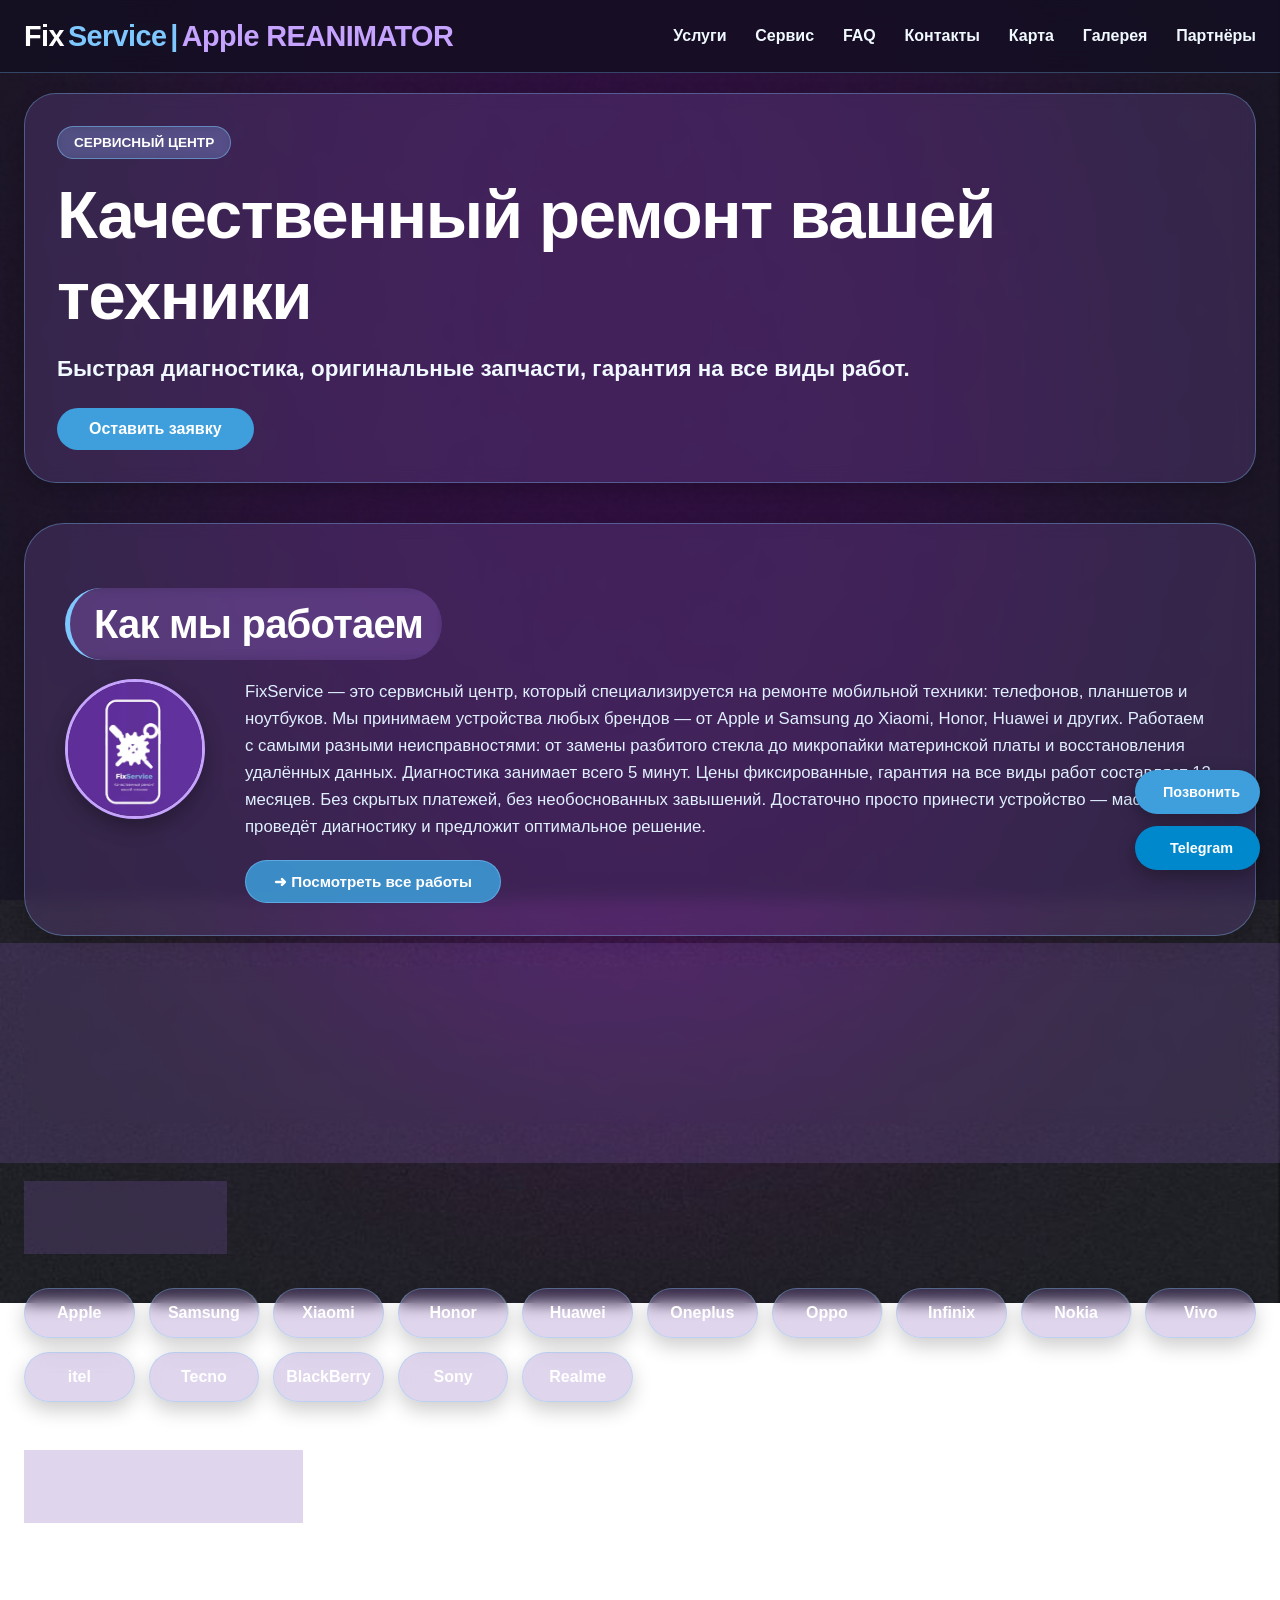
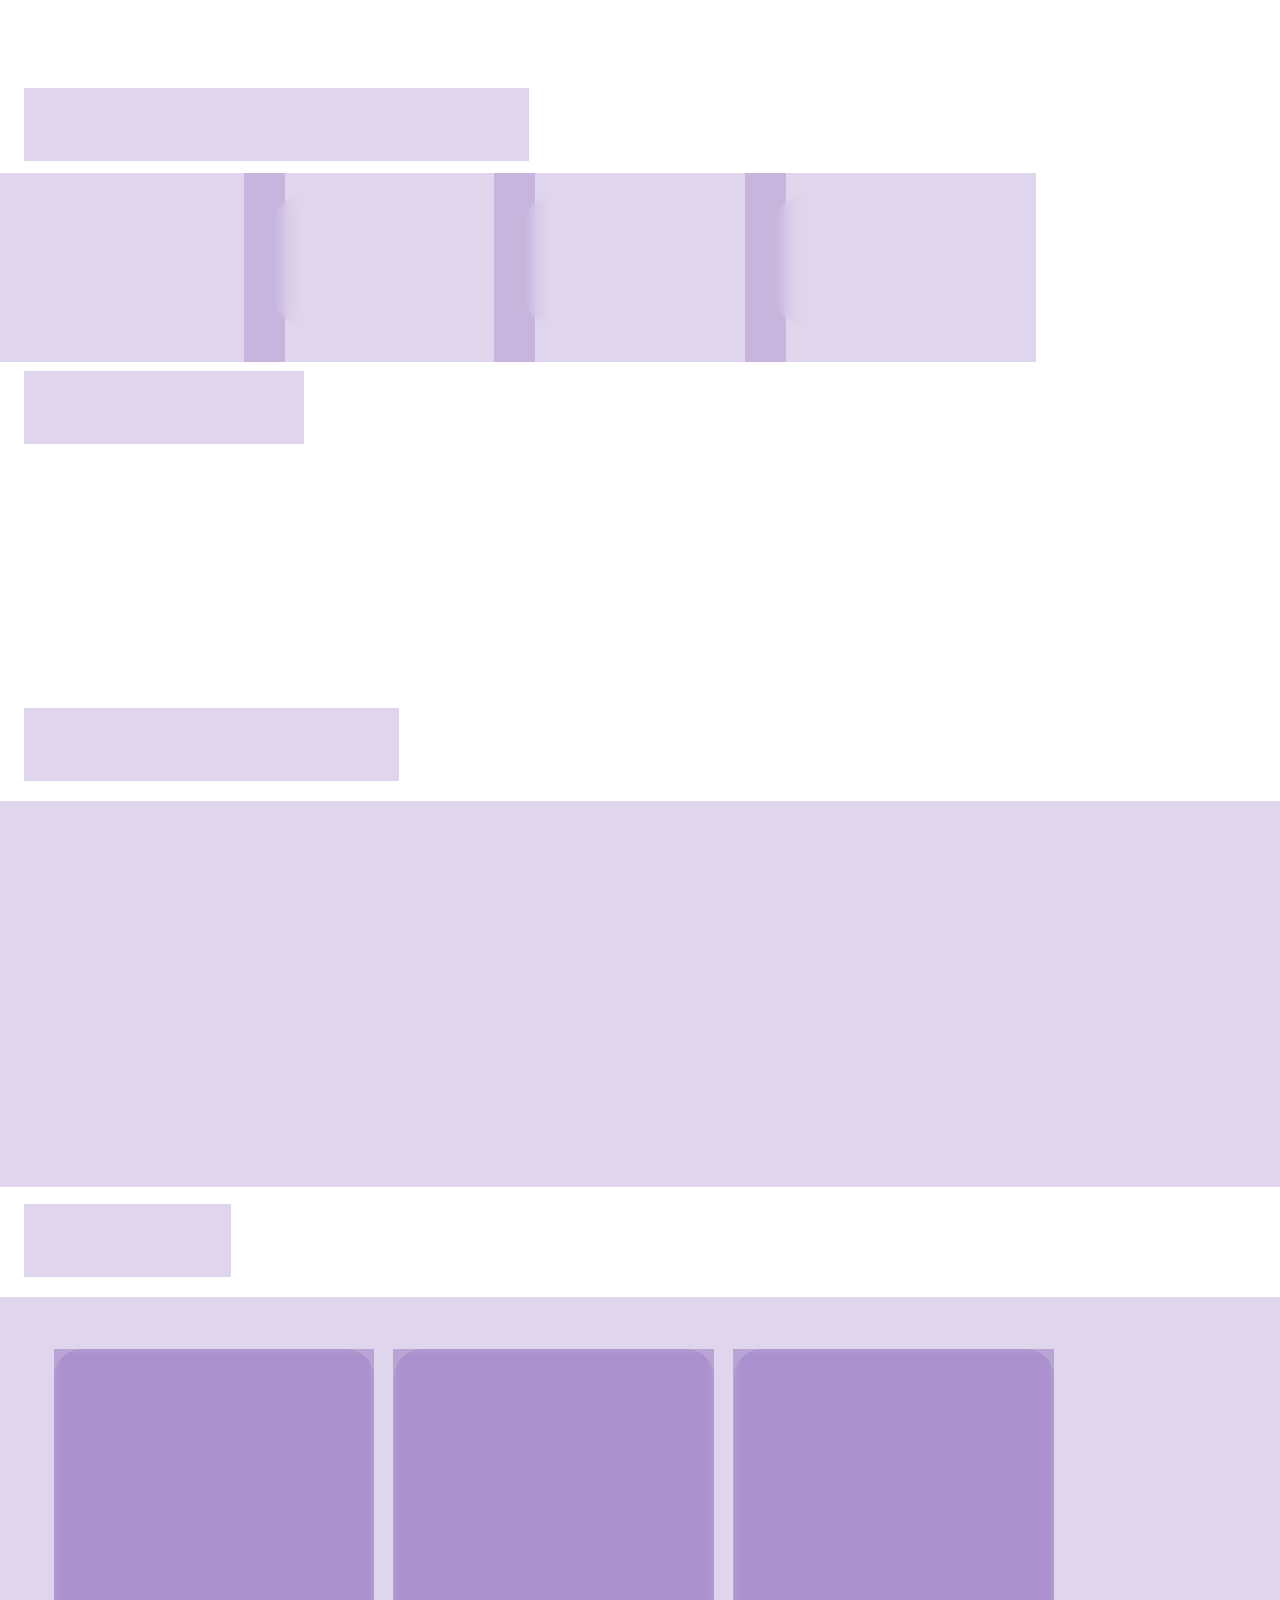
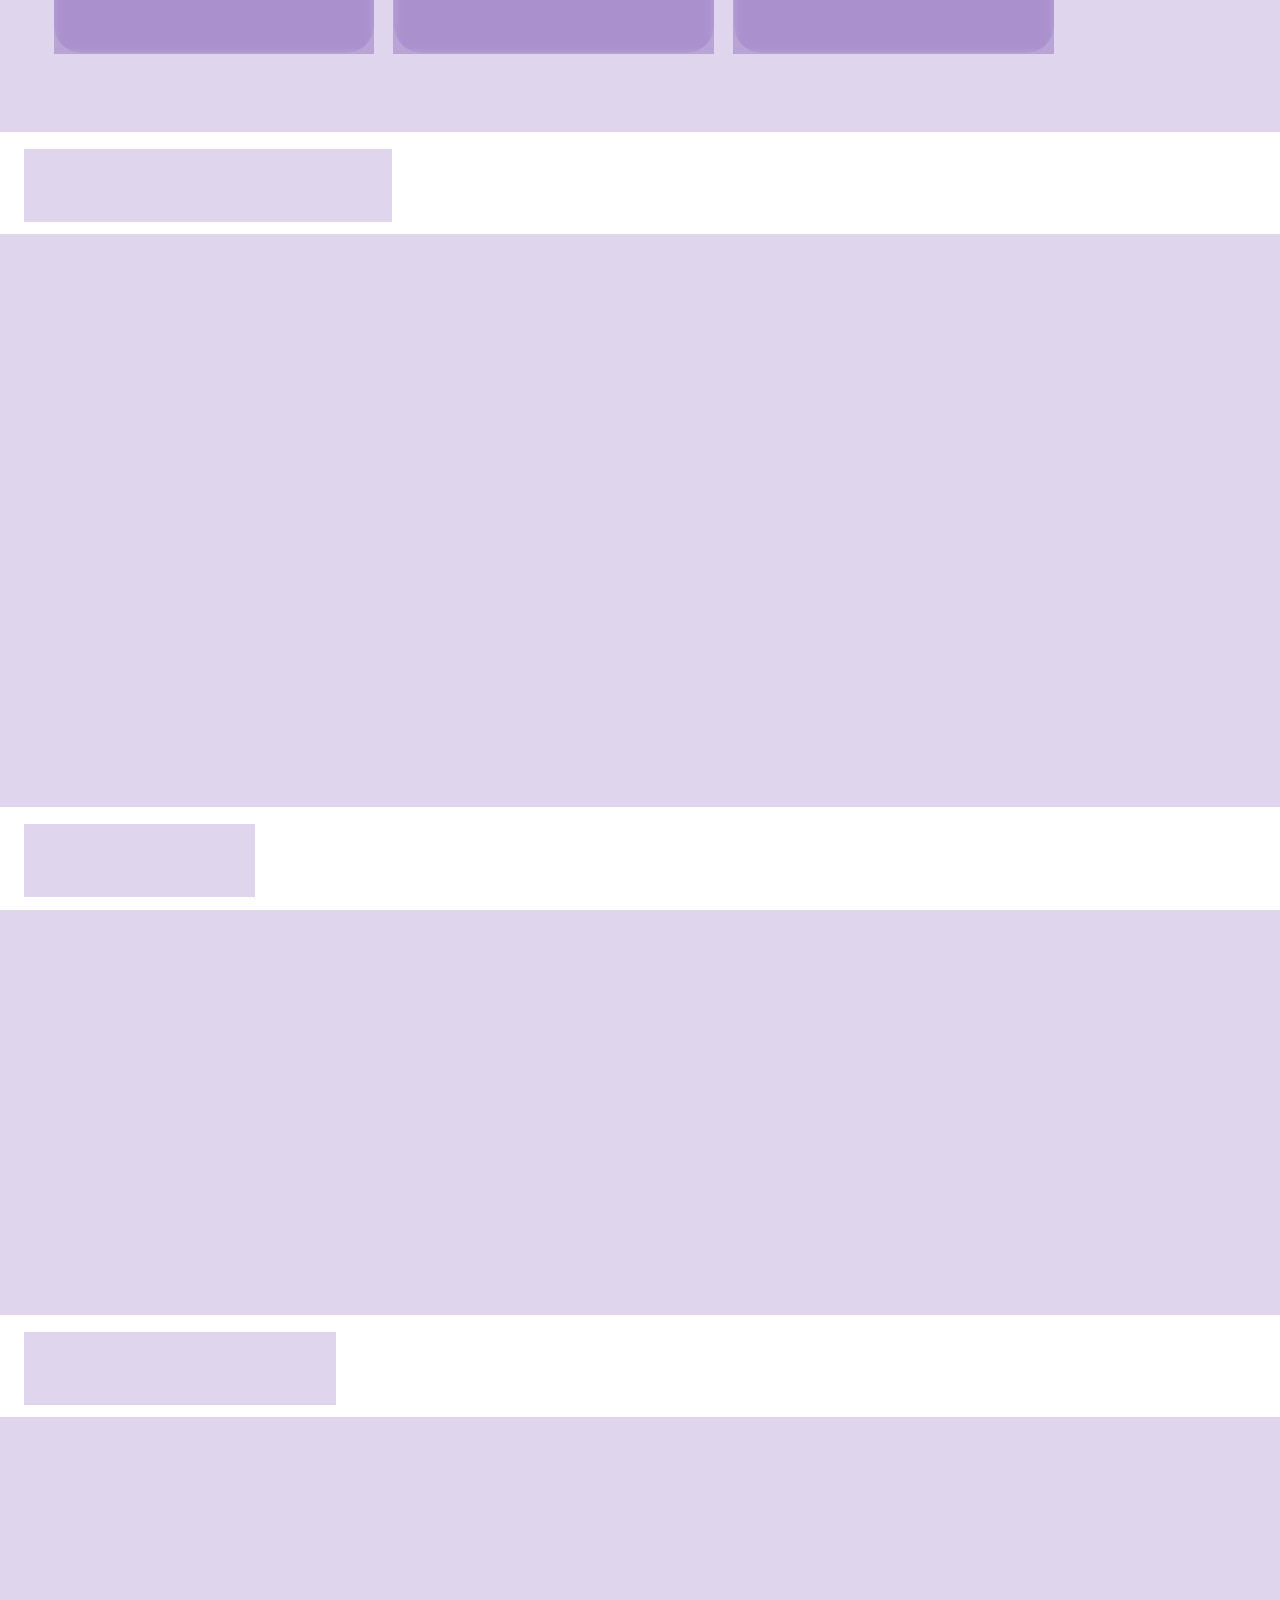
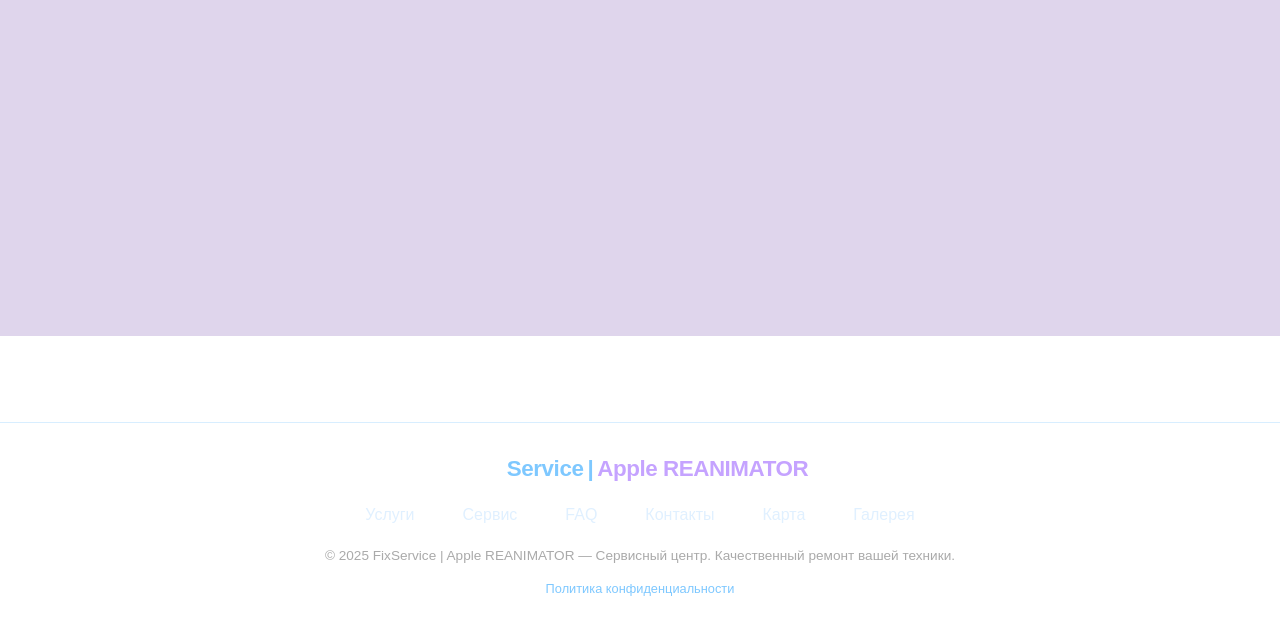
==== commit 797e7939: "Add files via upload" ====
--- a/index.html
+++ b/index.html
@@ -16,7 +16,9 @@
     <meta property="og:image" content="https://fixservice3939.github.io/foto.webp">
     
     <meta http-equiv="X-Frame-Options" content="DENY">
-    <meta http-equiv="Content-Security-Policy" content="default-src 'self'; script-src 'self' 'unsafe-inline' https://cdnjs.cloudflare.com https://api.telegram.org; connect-src 'self' https://api.telegram.org; style-src 'self' 'unsafe-inline' https://fonts.googleapis.com; font-src 'self' https://fonts.gstatic.com https://cdnjs.cloudflare.com; img-src 'self' data: https://placehold.co; frame-src https://yandex.ru;">
+    
+    <!-- ===== ИСПРАВЛЕННАЯ ПОЛИТИКА БЕЗОПАСНОСТИ ===== -->
+    <meta http-equiv="Content-Security-Policy" content="default-src 'self'; script-src 'self' 'unsafe-inline' https://cdnjs.cloudflare.com https://api.telegram.org https://script.google.com; connect-src 'self' https://api.telegram.org https://script.google.com; style-src 'self' 'unsafe-inline' https://fonts.googleapis.com; font-src 'self' https://fonts.gstatic.com https://cdnjs.cloudflare.com; img-src 'self' data: https://placehold.co; frame-src https://yandex.ru;">
     
     <link rel="preconnect" href="https://fonts.googleapis.com">
     <link rel="preconnect" href="https://fonts.gstatic.com" crossorigin>
@@ -188,7 +190,7 @@
         <div class="brand-card" data-brand="Tecno">Tecno</div>
         <div class="brand-card" data-brand="BlackBerry">BlackBerry</div>
         <div class="brand-card" data-brand="Sony">Sony</div>
-        <div class="brand-card" data-brand="Realme">realme</div>
+        <div class="brand-card" data-brand="Realme">Realme</div>
     </div>
 
     <!-- ===== ВИДЫ РАБОТ ===== -->
@@ -375,7 +377,7 @@
 
 <div id="toast" class="toast">Заявка отправлена. Мастер свяжется с вами.</div>
 
-<!-- ===== ПОДКЛЮЧАЕМ ВНЕШНИЙ JS ===== -->
+
 <script src="js/config.js"></script>
 <script src="js/main.js"></script>
 
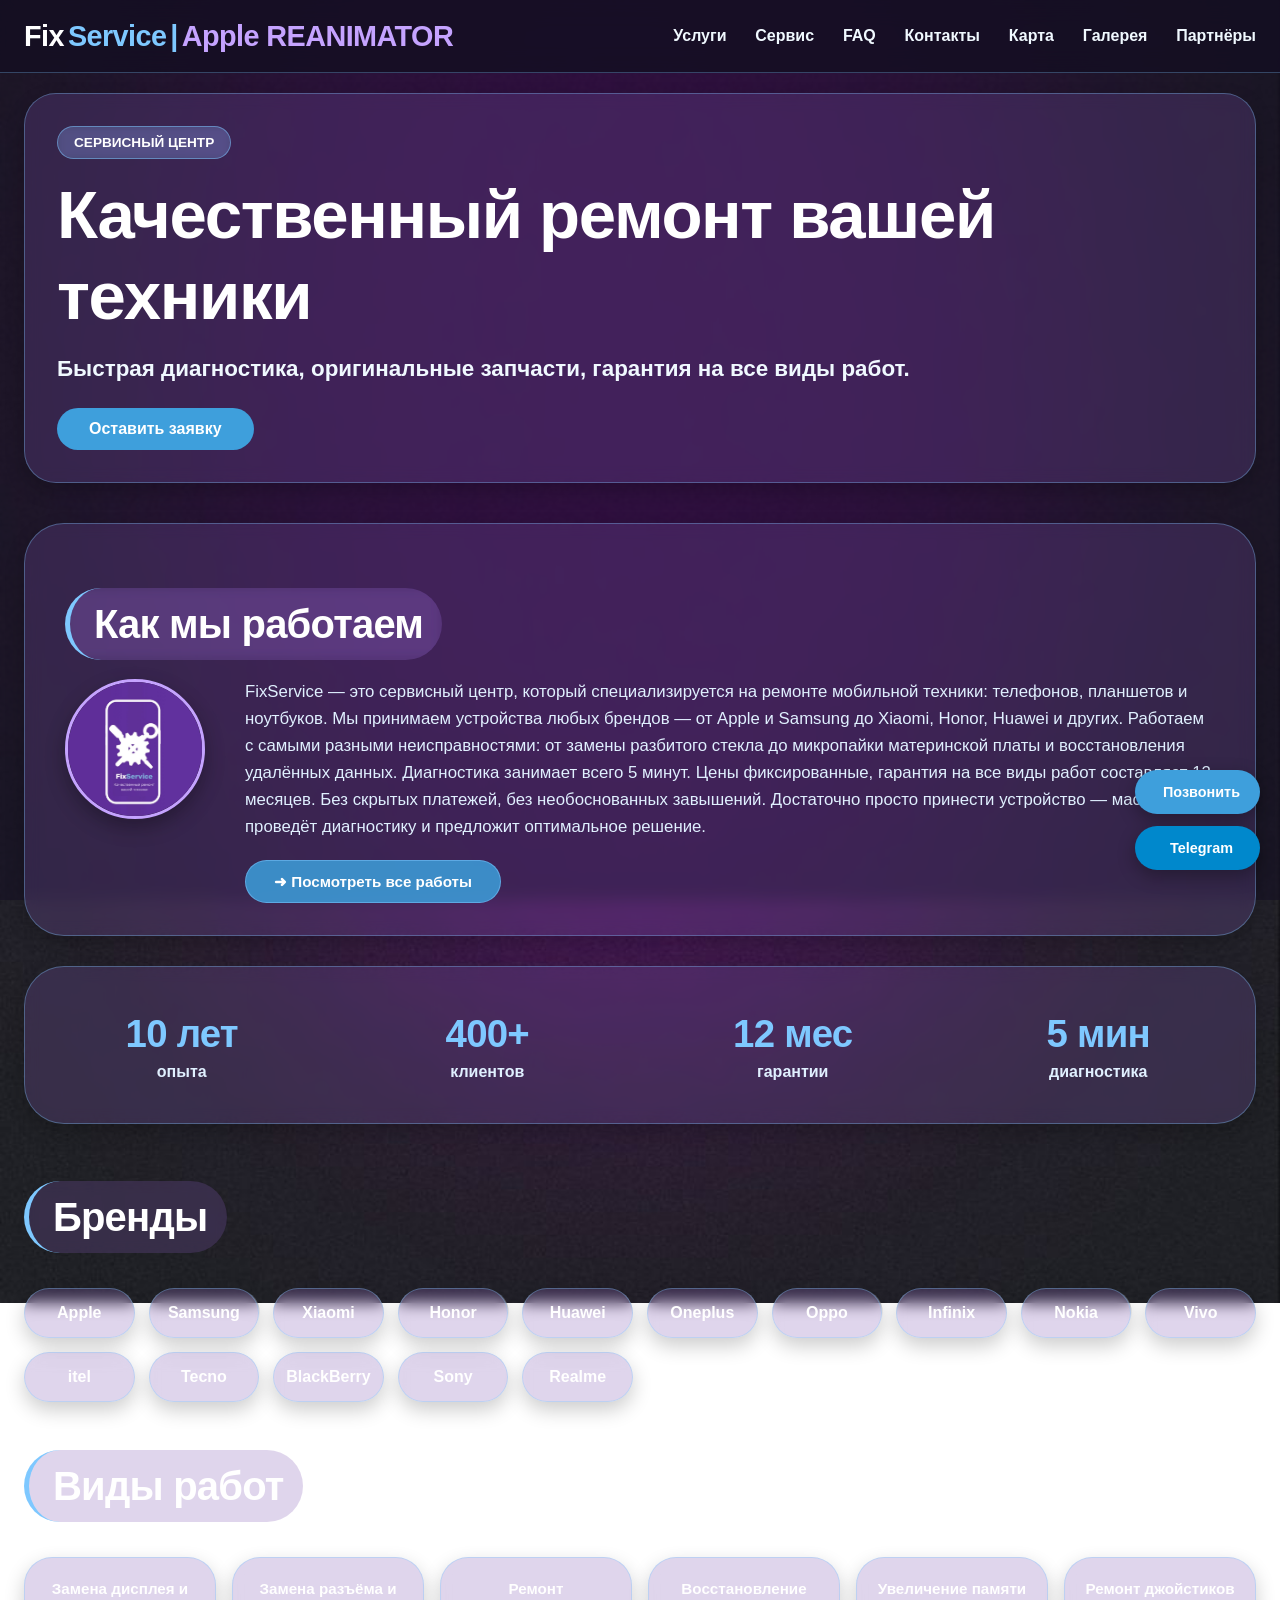
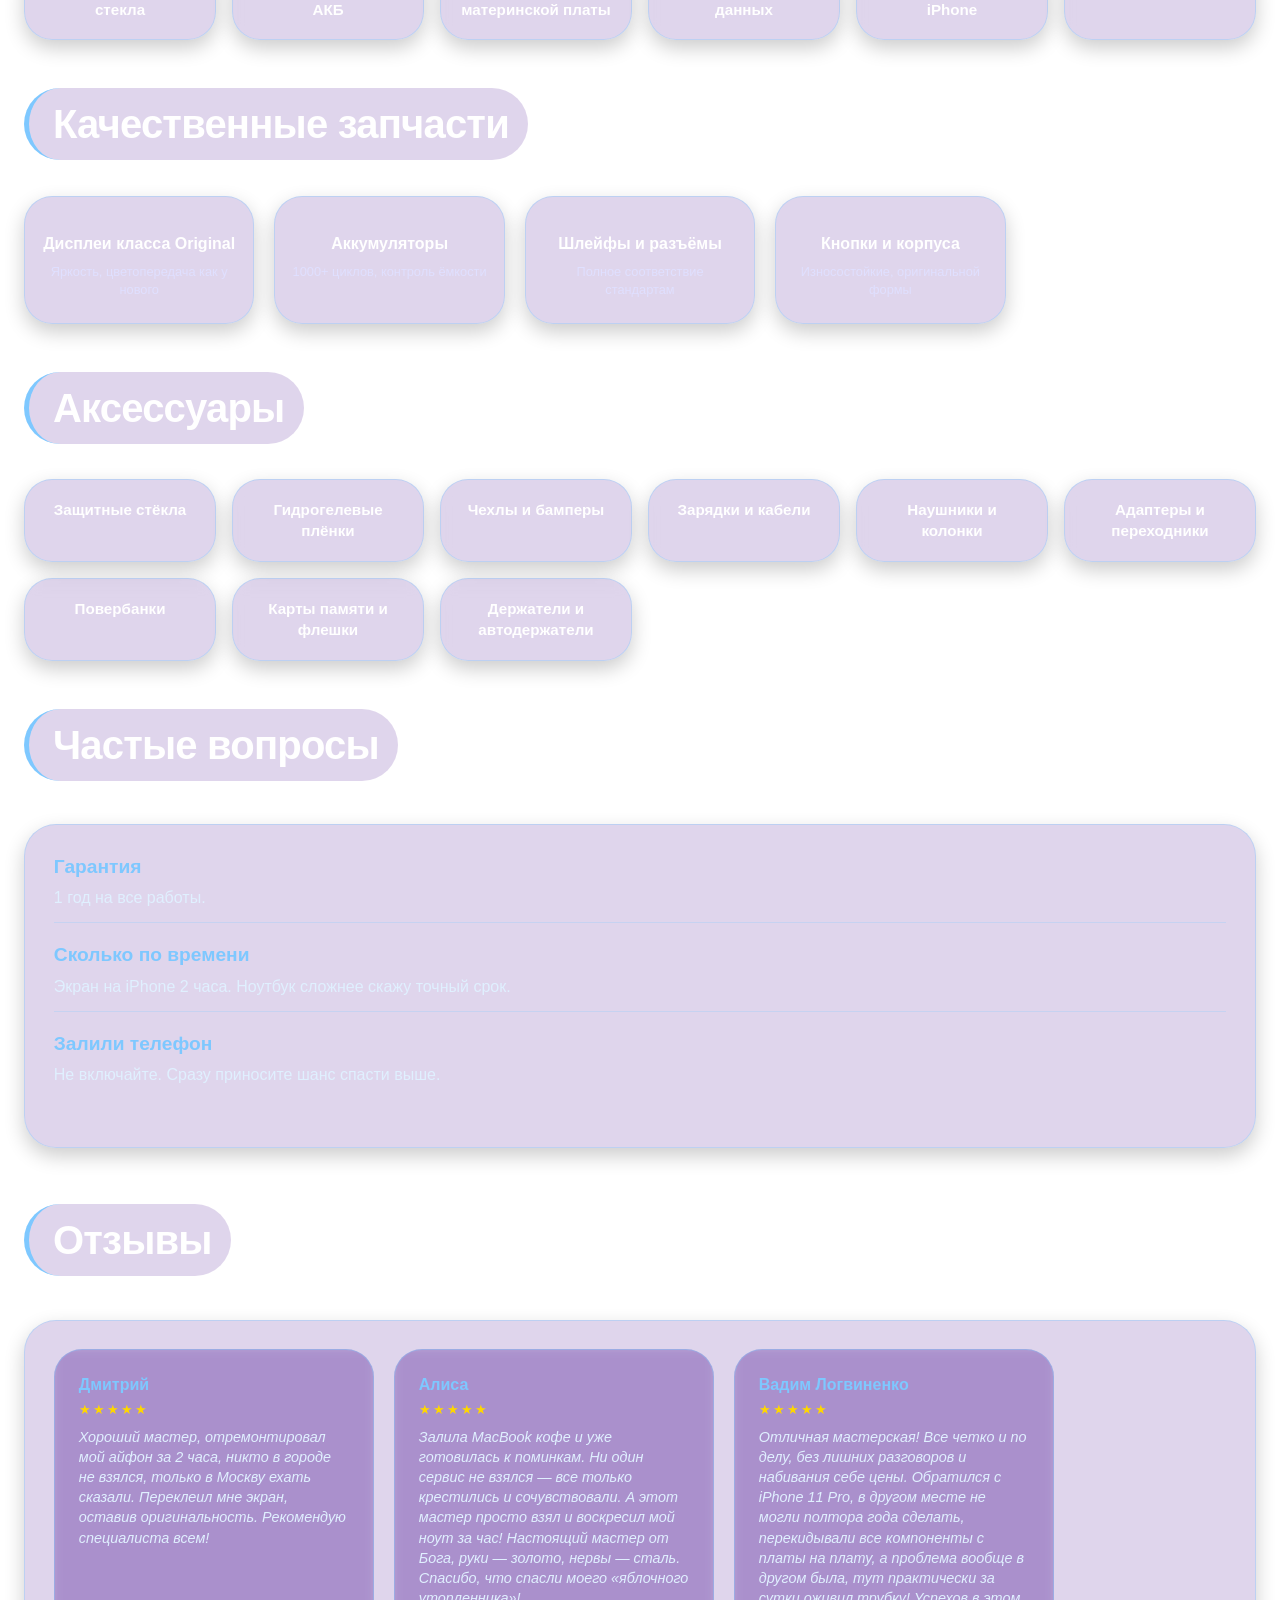
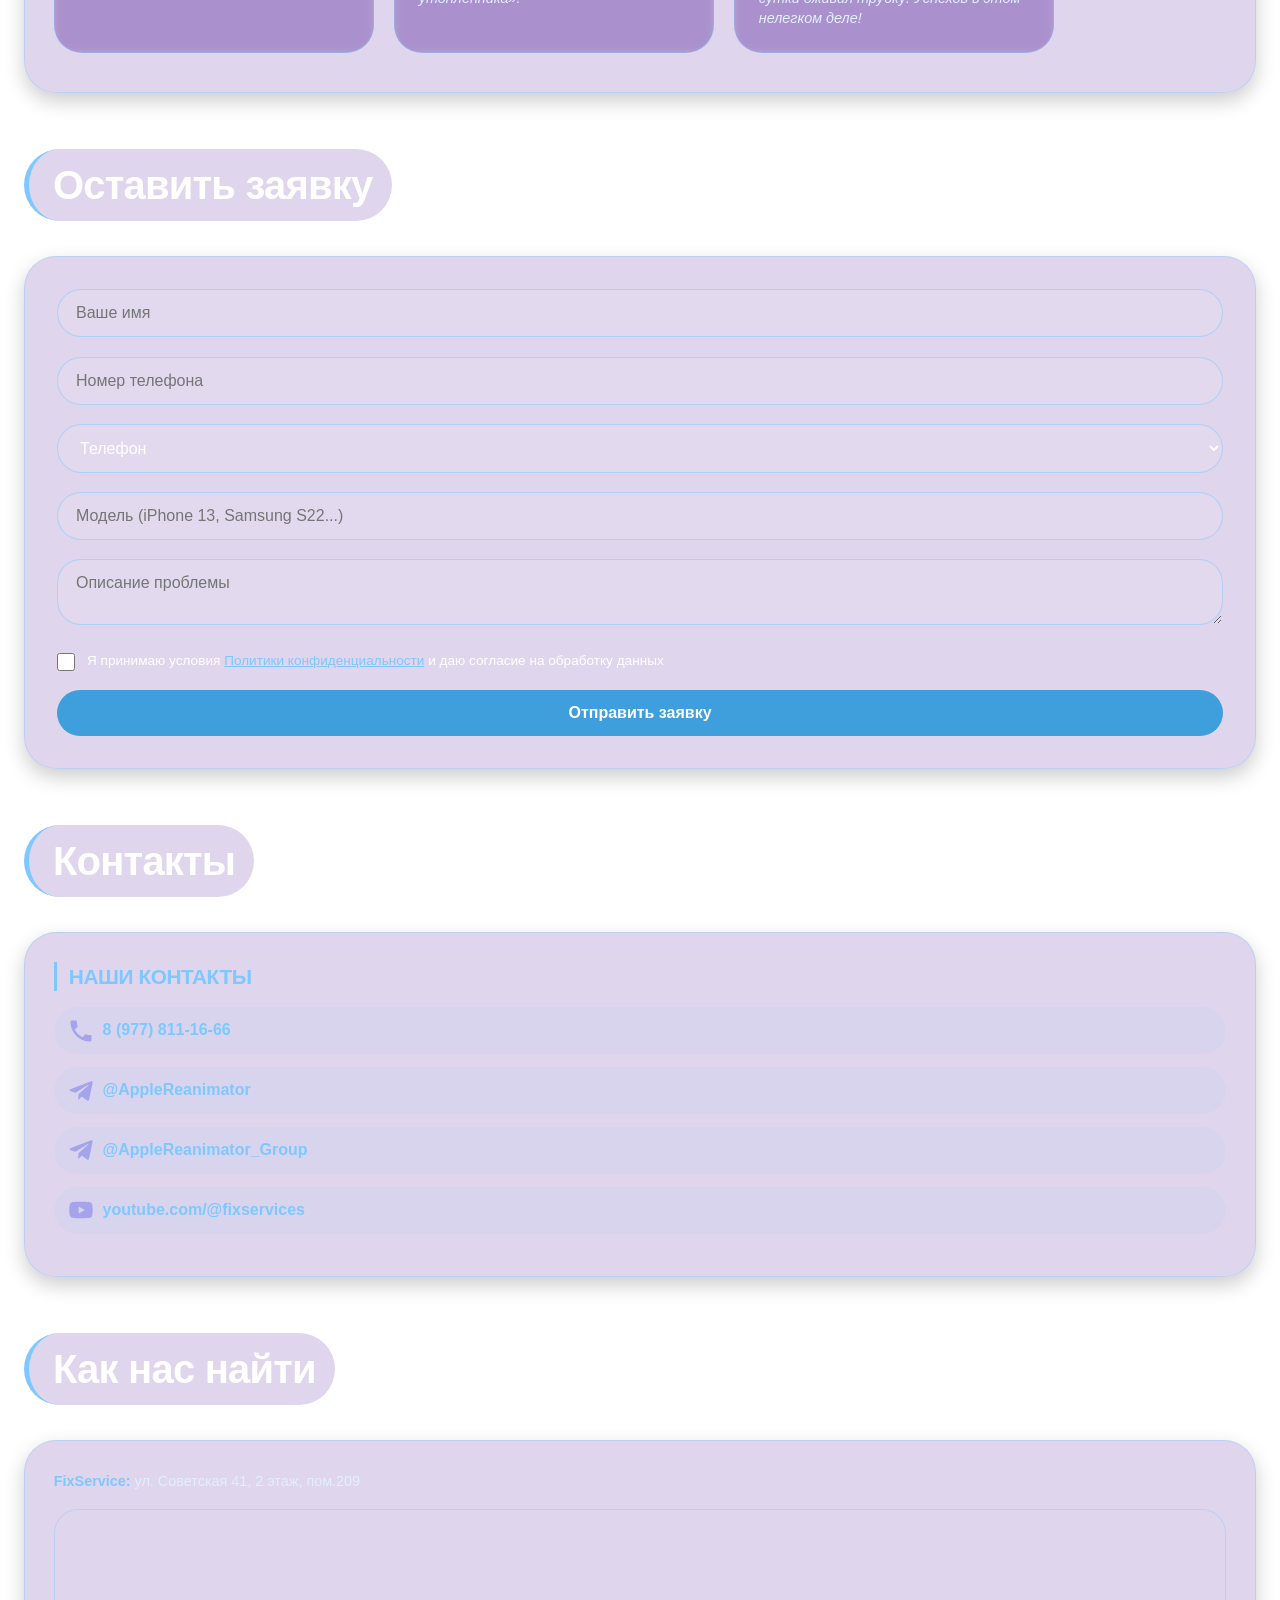
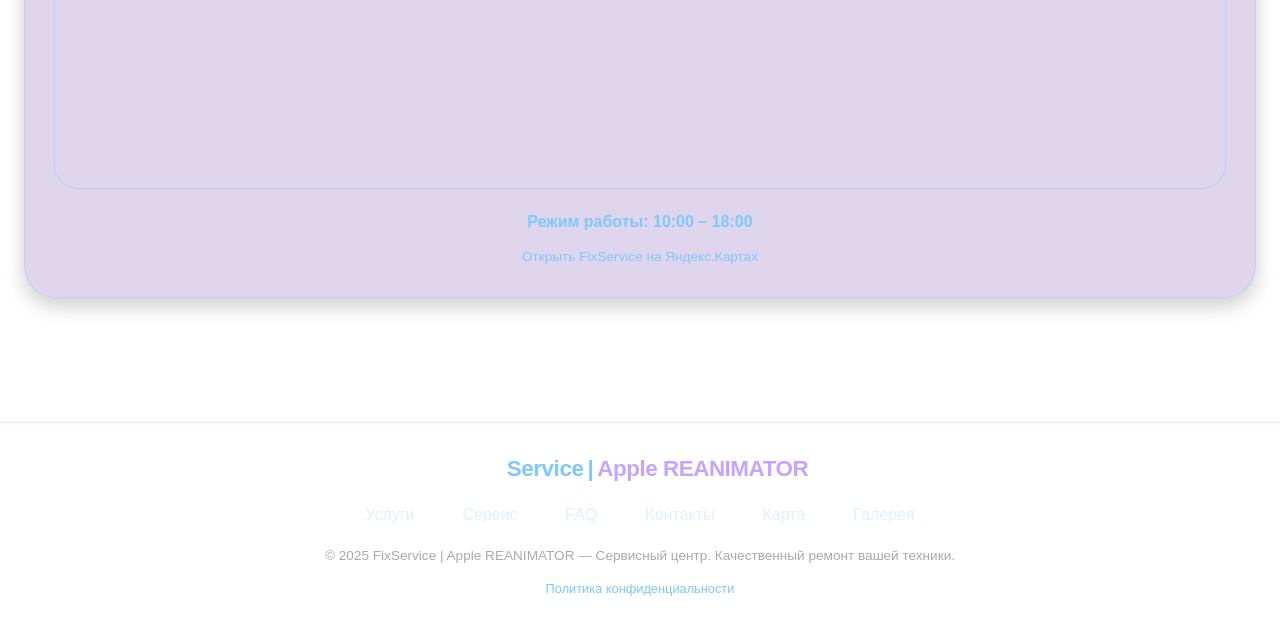
==== commit 78f44217: "Add files via upload" ====
--- a/index.html
+++ b/index.html
@@ -16,10 +16,8 @@
     <meta property="og:image" content="https://fixservice3939.github.io/foto.webp">
     
     <meta http-equiv="X-Frame-Options" content="DENY">
-    
-    <!-- ===== ИСПРАВЛЕННАЯ ПОЛИТИКА БЕЗОПАСНОСТИ ===== -->
-    <meta http-equiv="Content-Security-Policy" content="default-src 'self'; script-src 'self' 'unsafe-inline' https://cdnjs.cloudflare.com https://api.telegram.org https://script.google.com; connect-src 'self' https://api.telegram.org https://script.google.com; style-src 'self' 'unsafe-inline' https://fonts.googleapis.com; font-src 'self' https://fonts.gstatic.com https://cdnjs.cloudflare.com; img-src 'self' data: https://placehold.co; frame-src https://yandex.ru;">
-    
+    <meta http-equiv="Content-Security-Policy" content="default-src 'self'; script-src 'self' 'unsafe-inline' https://cdnjs.cloudflare.com https://api.telegram.org https://script.google.com; connect-src 'self' https://api.telegram.org https://script.google.com http://46.29.165.147:5000; style-src 'self' 'unsafe-inline' https://fonts.googleapis.com; font-src 'self' https://fonts.gstatic.com https://cdnjs.cloudflare.com; img-src 'self' data: https://placehold.co; frame-src https://yandex.ru;">
+   
     <link rel="preconnect" href="https://fonts.googleapis.com">
     <link rel="preconnect" href="https://fonts.gstatic.com" crossorigin>
     <link rel="preconnect" href="https://cdnjs.cloudflare.com">
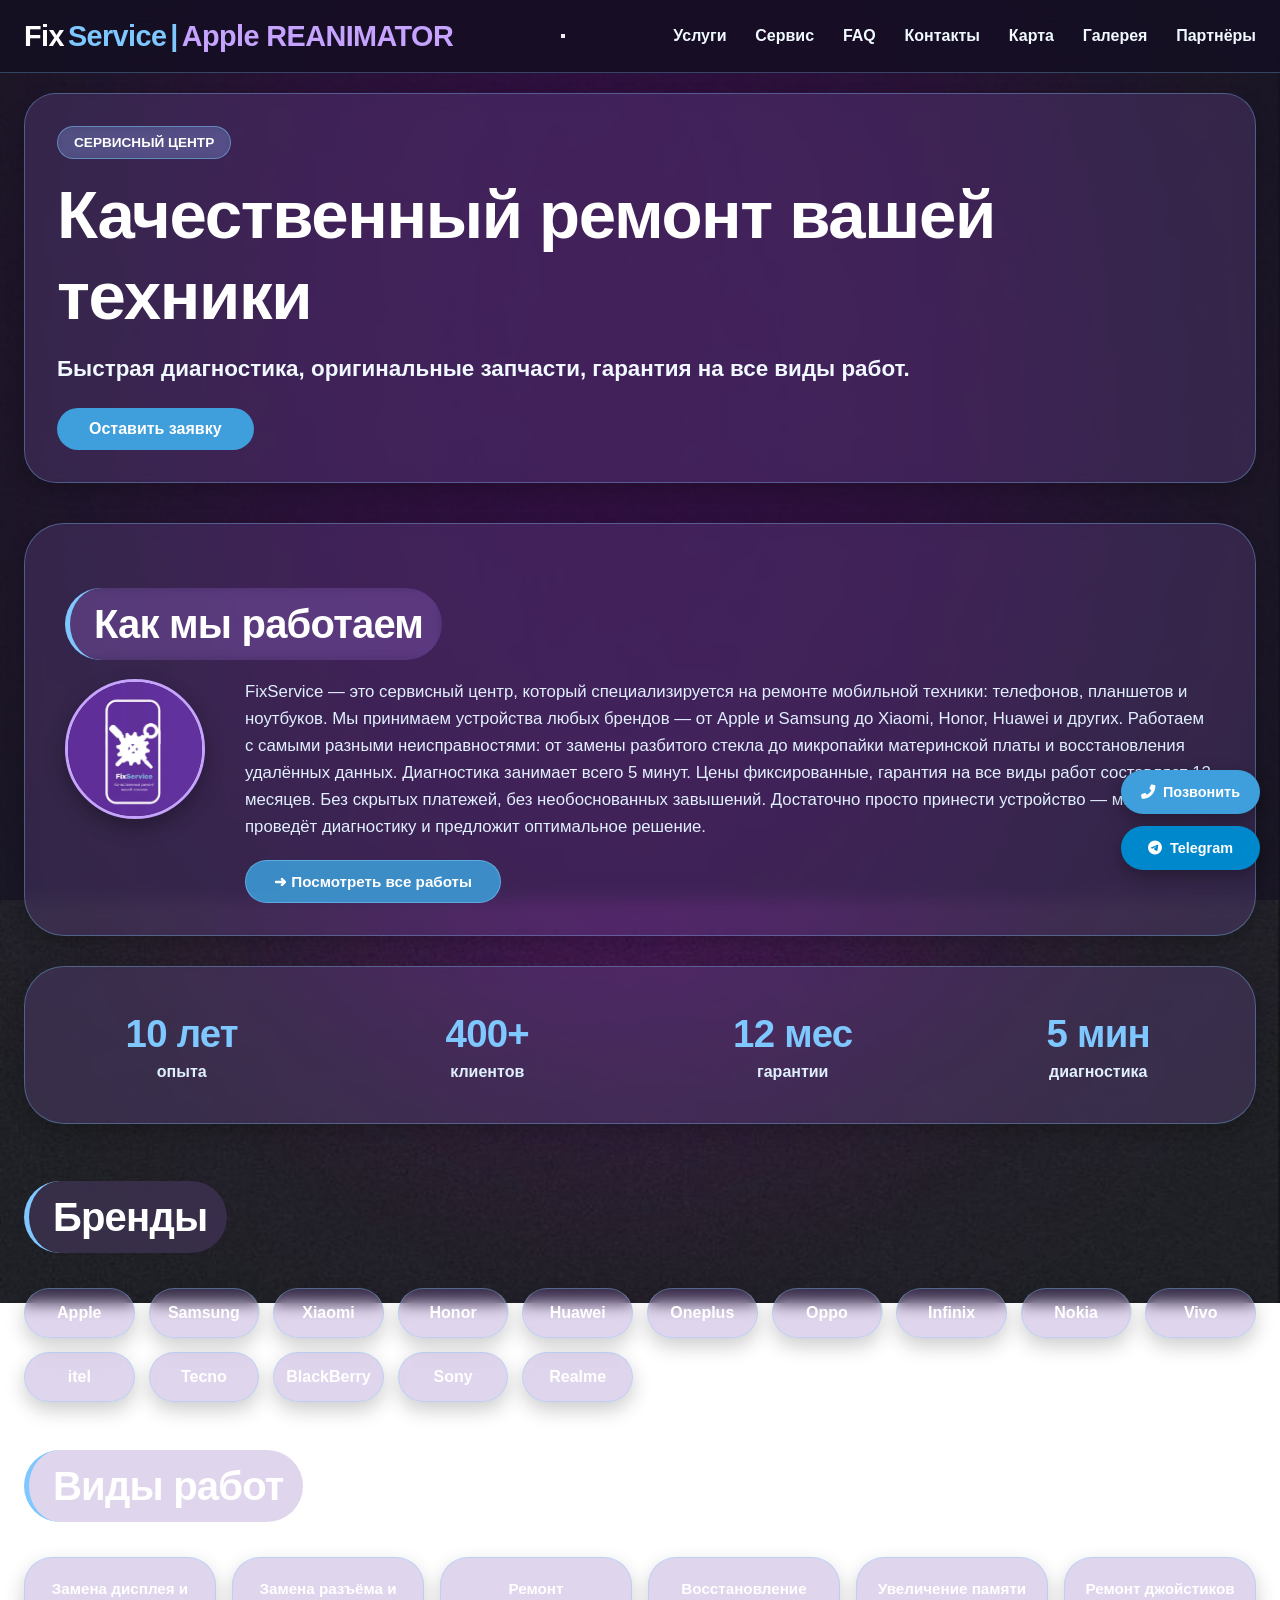
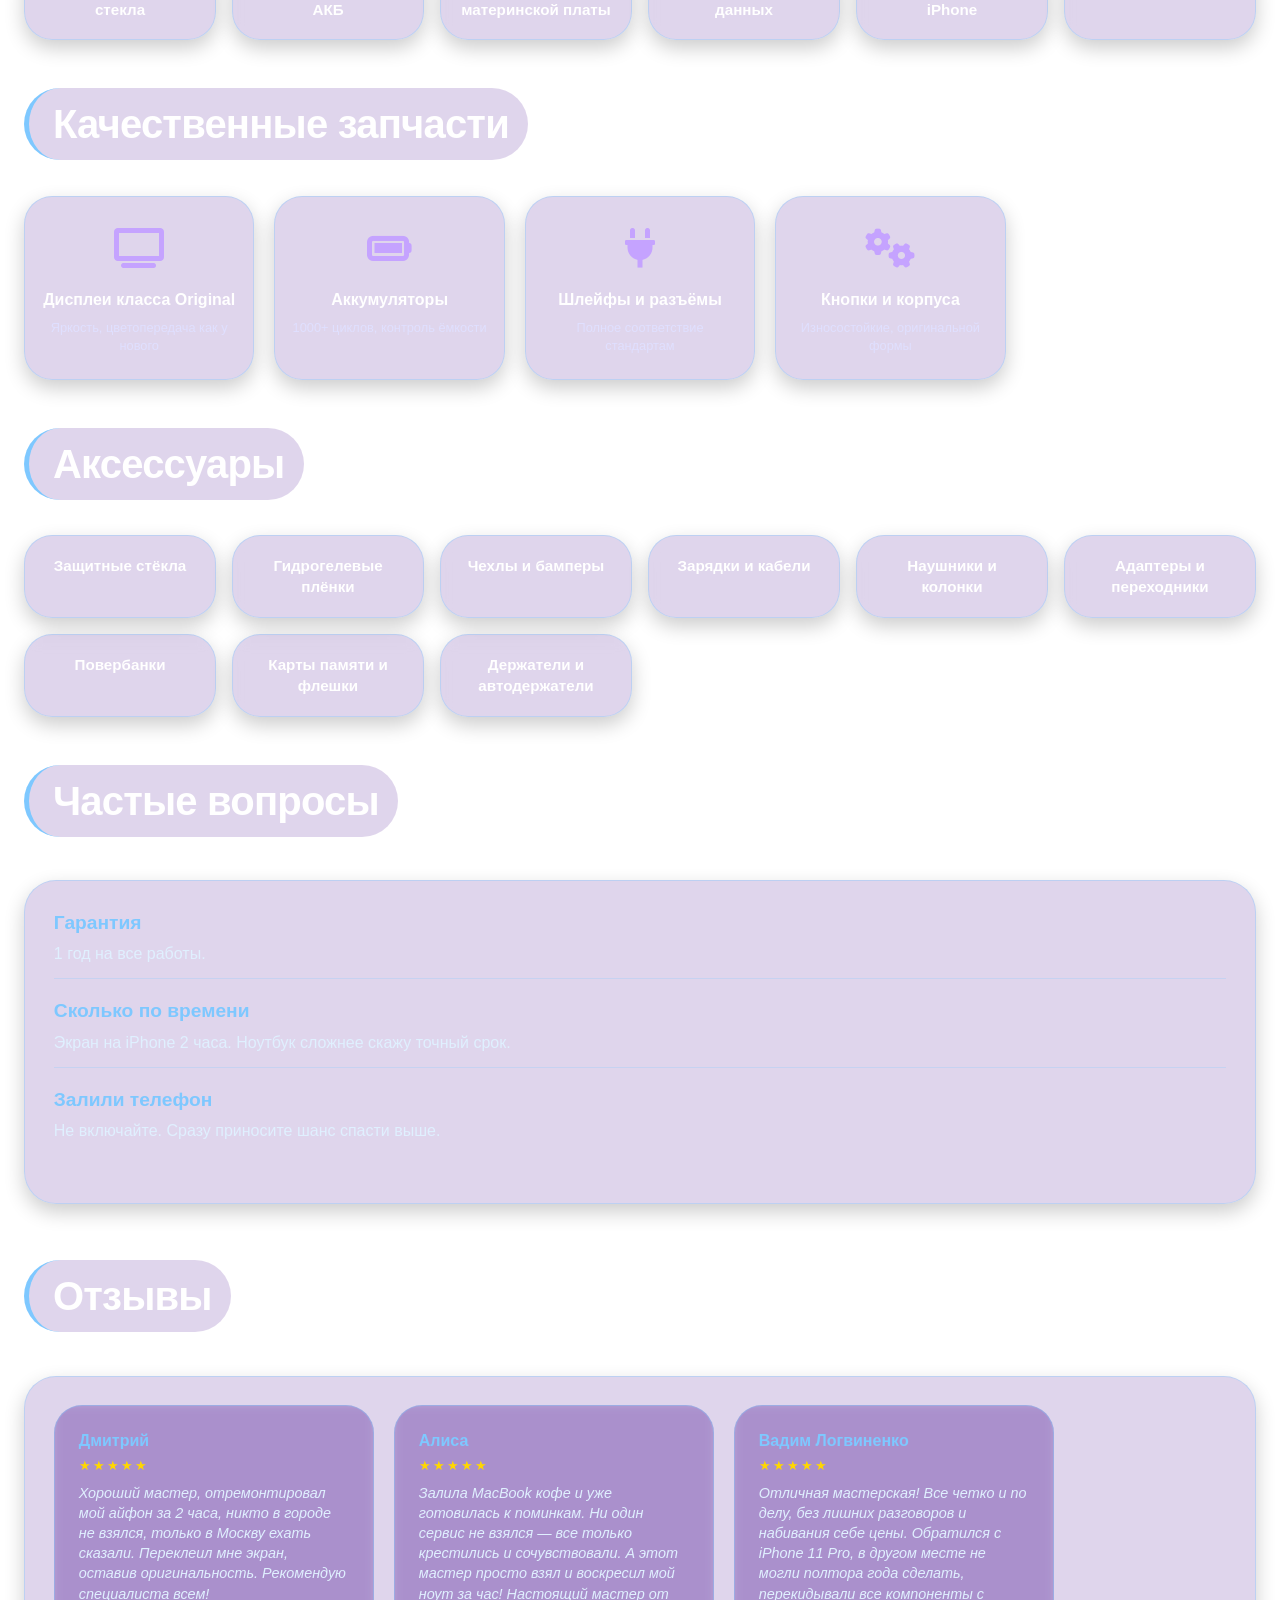
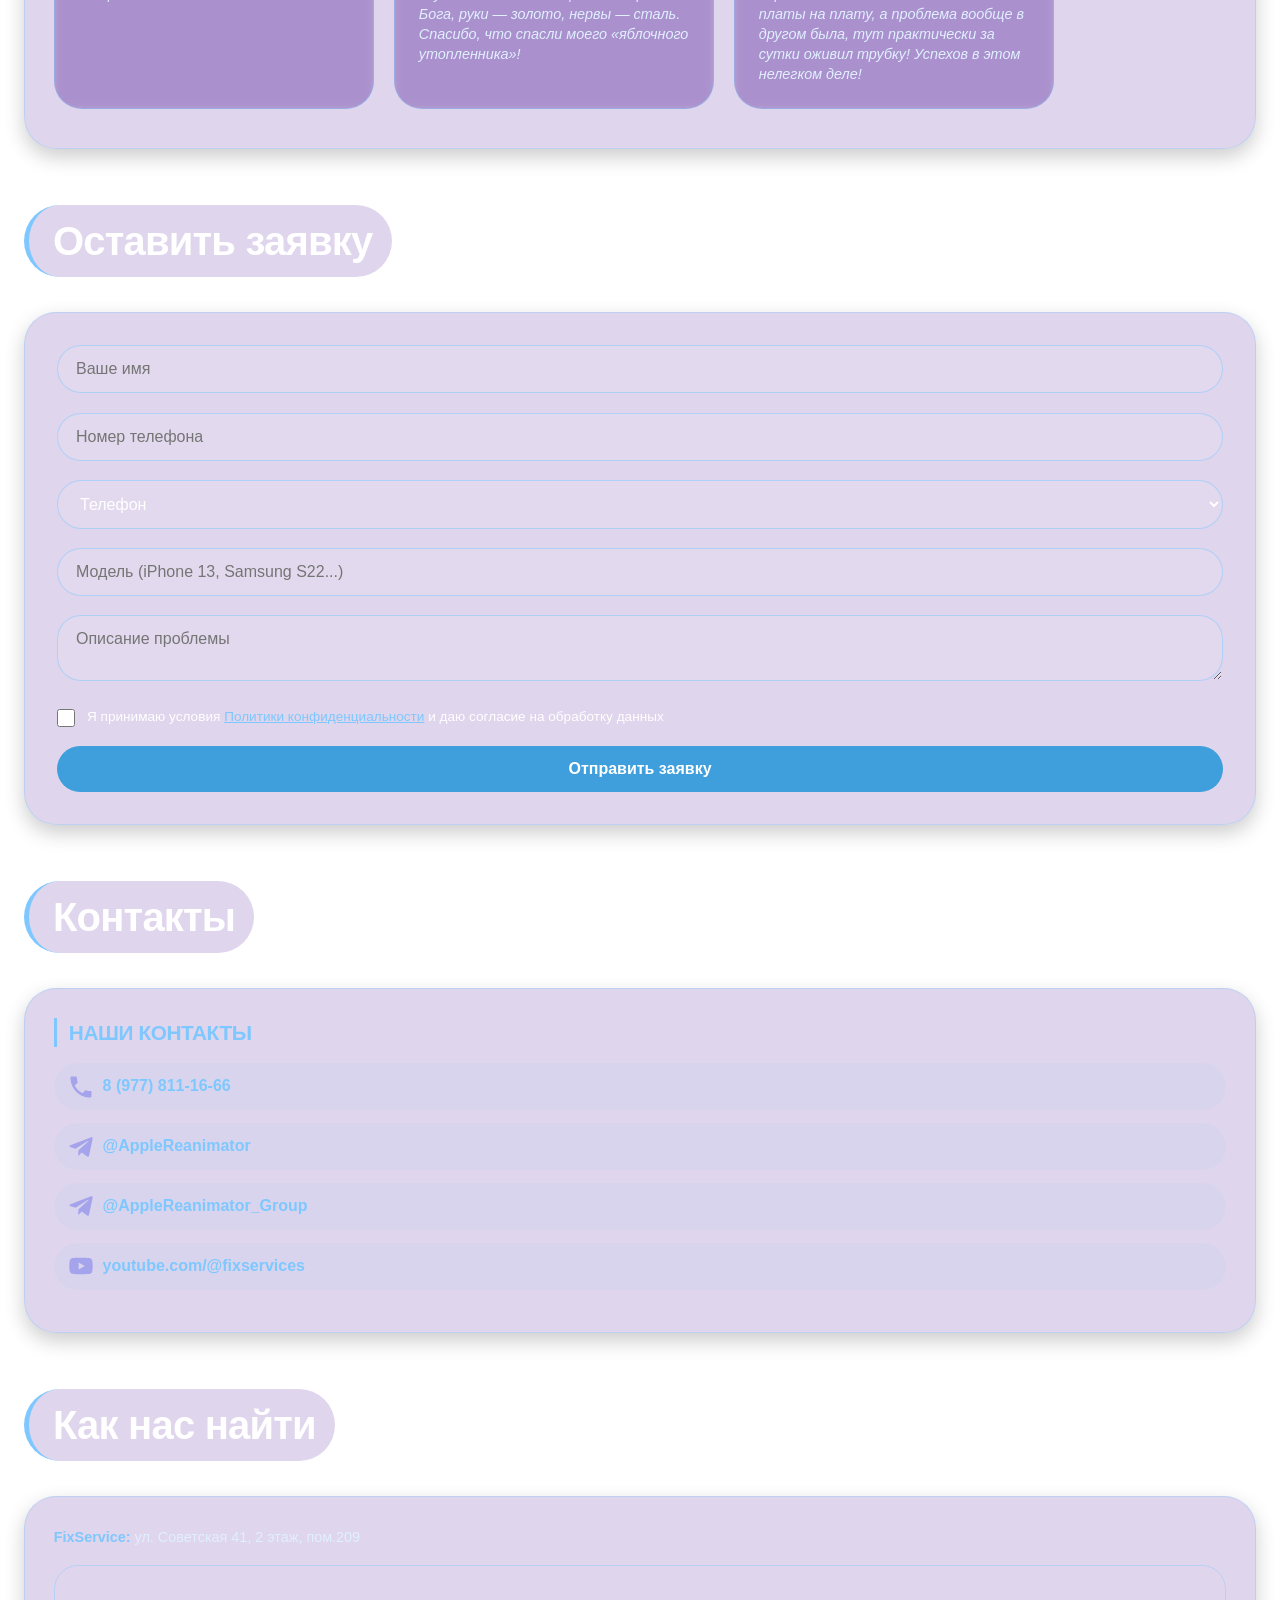
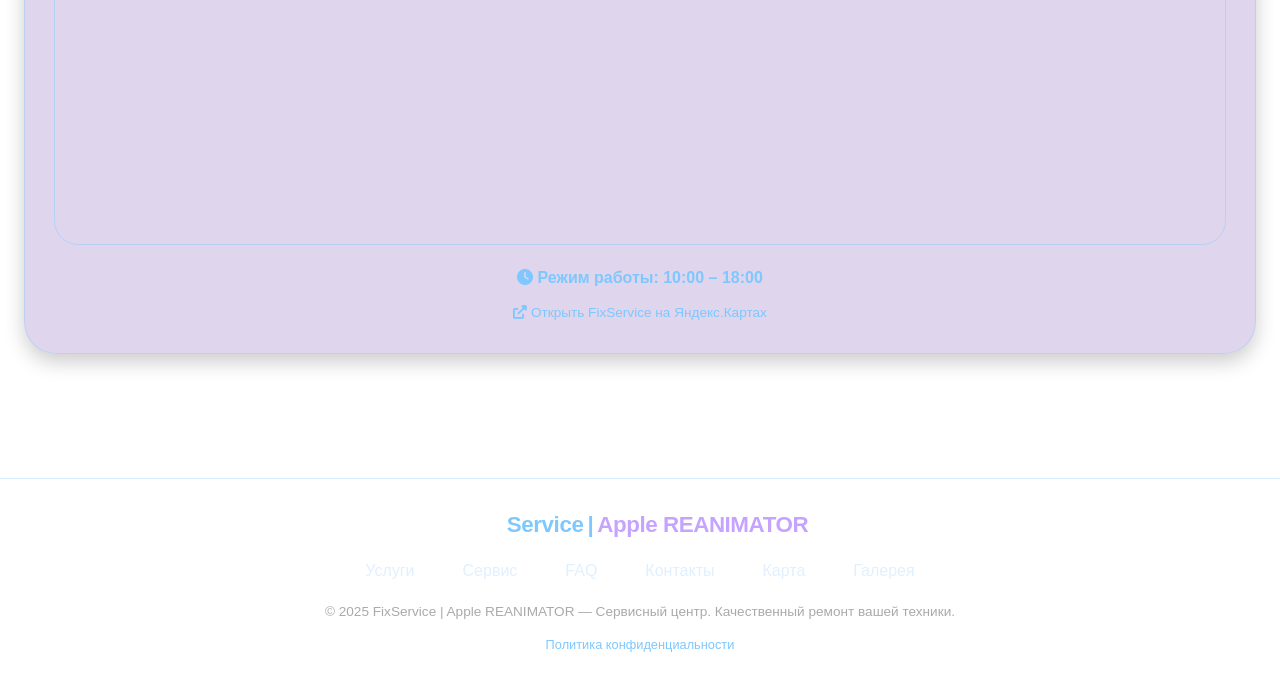
==== commit 7df90538: "Add files via upload" ====
--- a/index.html
+++ b/index.html
@@ -15,9 +15,7 @@
     <meta property="og:url" content="https://fixservice3939.github.io">
     <meta property="og:image" content="https://fixservice3939.github.io/foto.webp">
     
-    <meta http-equiv="X-Frame-Options" content="DENY">
-    <meta http-equiv="Content-Security-Policy" content="default-src 'self'; script-src 'self' 'unsafe-inline' https://cdnjs.cloudflare.com https://api.telegram.org https://script.google.com; connect-src 'self' https://api.telegram.org https://script.google.com http://46.29.165.147:5000; style-src 'self' 'unsafe-inline' https://fonts.googleapis.com; font-src 'self' https://fonts.gstatic.com https://cdnjs.cloudflare.com; img-src 'self' data: https://placehold.co; frame-src https://yandex.ru;">
-   
+    <meta http-equiv="Content-Security-Policy" content="default-src 'self'; script-src 'self' 'unsafe-inline' https://cdnjs.cloudflare.com https://api.telegram.org https://script.google.com; connect-src 'self' https://api.telegram.org https://script.google.com http://46.29.165.147:5000; style-src 'self' 'unsafe-inline' https://fonts.googleapis.com https://cdnjs.cloudflare.com; font-src 'self' https://fonts.gstatic.com https://cdnjs.cloudflare.com; img-src 'self' data: https://placehold.co; frame-src https://yandex.ru;">
     <link rel="preconnect" href="https://fonts.googleapis.com">
     <link rel="preconnect" href="https://fonts.gstatic.com" crossorigin>
     <link rel="preconnect" href="https://cdnjs.cloudflare.com">
@@ -120,7 +118,15 @@
             <span class="separator">|</span>
             <span class="apple-reanimator">Apple REANIMATOR</span>
         </div>
-        <div class="nav-links">
+        
+        <!-- ===== КНОПКА БУРГЕР (ТОЛЬКО НА МОБИЛКЕ) ===== -->
+        <button class="burger-btn" id="burgerBtn" aria-label="Меню">
+            <span></span>
+            <span></span>
+            <span></span>
+        </button>
+        
+        <div class="nav-links" id="navLinks">
             <a href="#services" class="nav-link">Услуги</a>
             <a href="#service" class="nav-link">Сервис</a>
             <a href="#faq" class="nav-link">FAQ</a>
@@ -296,8 +302,10 @@
         </div>
         <div class="map-wrapper">
             <iframe src="https://yandex.ru/map-widget/v1/?ll=38.957,55.724&z=17&pt=38.955609,55.720436,pm2rdm" allowfullscreen="true" title="Карта FixService"></iframe>
-        </div>
-        <div class="work-hours"><i class="fas fa-clock"></i> Режим работы: 10:00 – 18:00</div>
+        </div><div class="work-hours">
+    <i class="fas fa-clock"></i> 
+    Режим работы: <span id="workStatus">10:00 – 18:00</span>
+</div>
         <div class="map-link">
             <a href="https://yandex.ru/maps/-/CPdlF6Lt" target="_blank"><i class="fas fa-external-link-alt"></i> Открыть FixService на Яндекс.Картах</a>
         </div>
@@ -376,7 +384,6 @@
 <div id="toast" class="toast">Заявка отправлена. Мастер свяжется с вами.</div>
 
 
-<script src="js/config.js"></script>
 <script src="js/main.js"></script>
 
 </body>
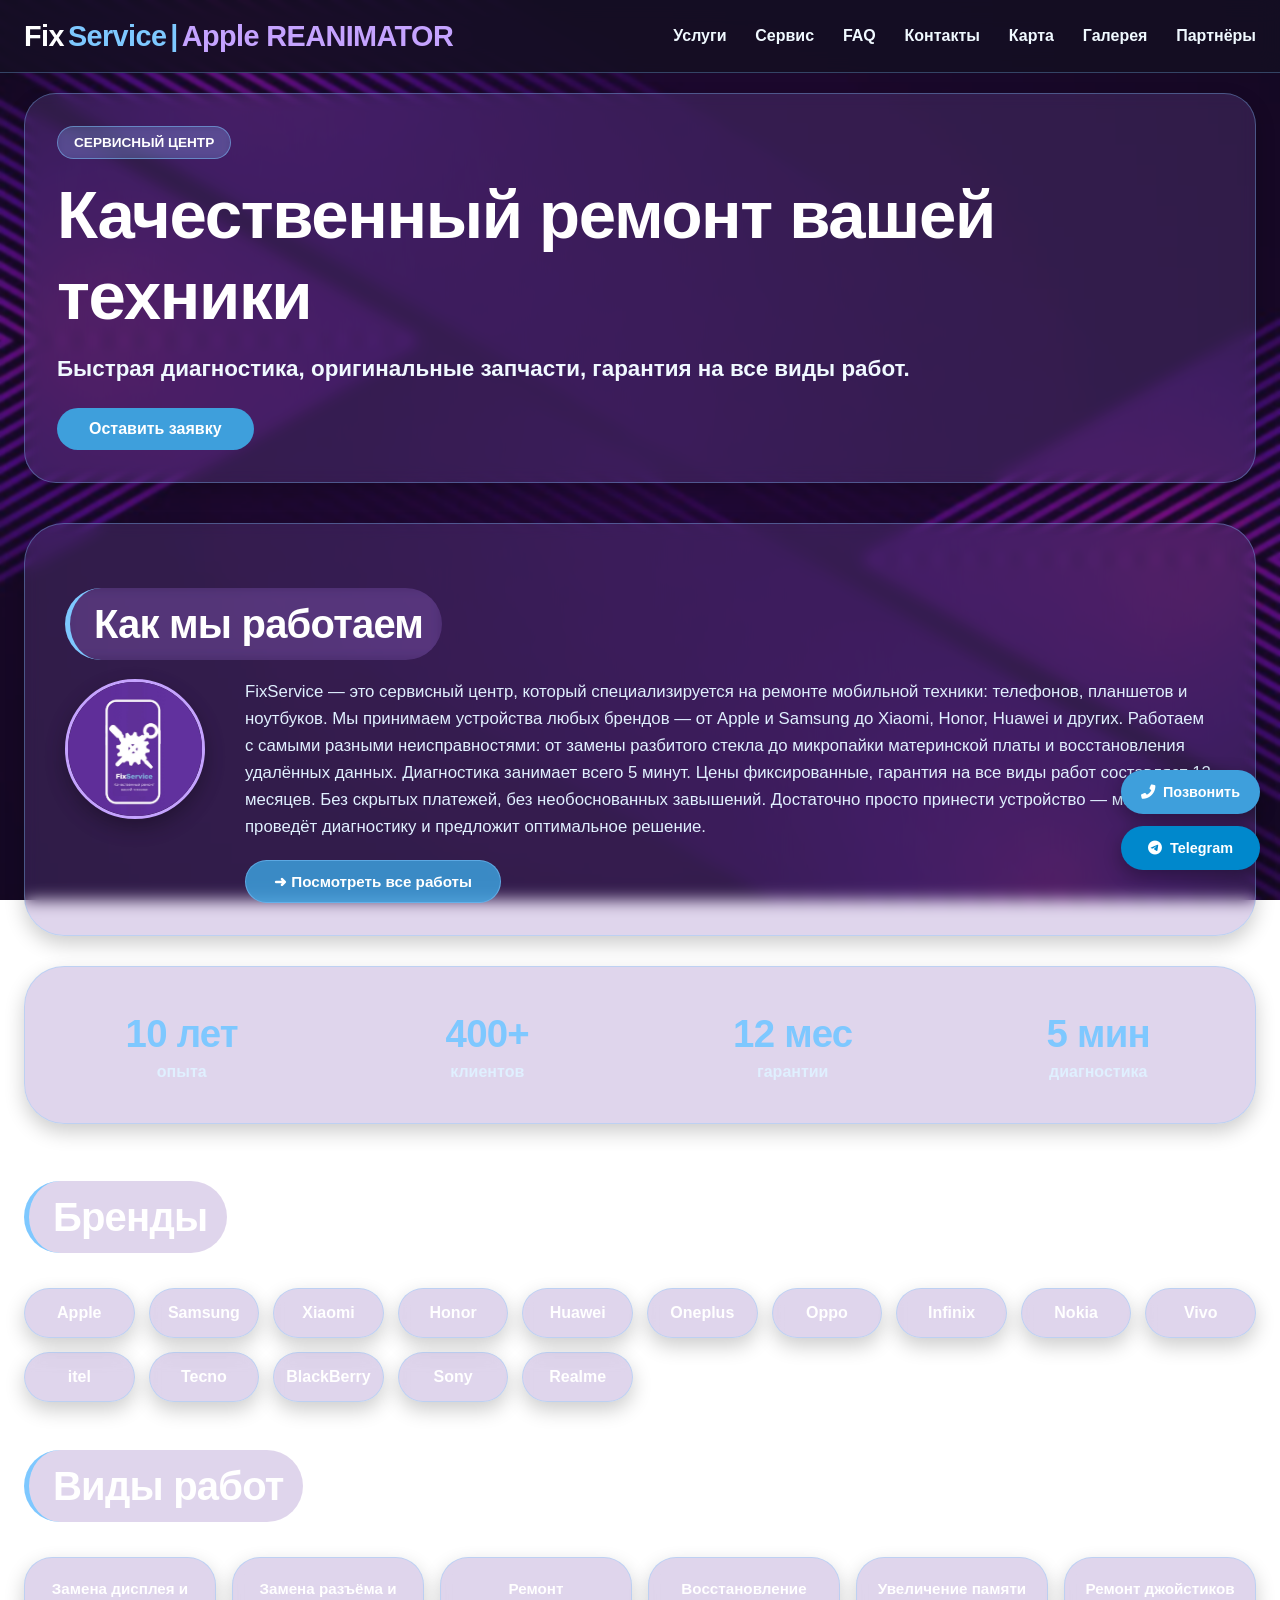
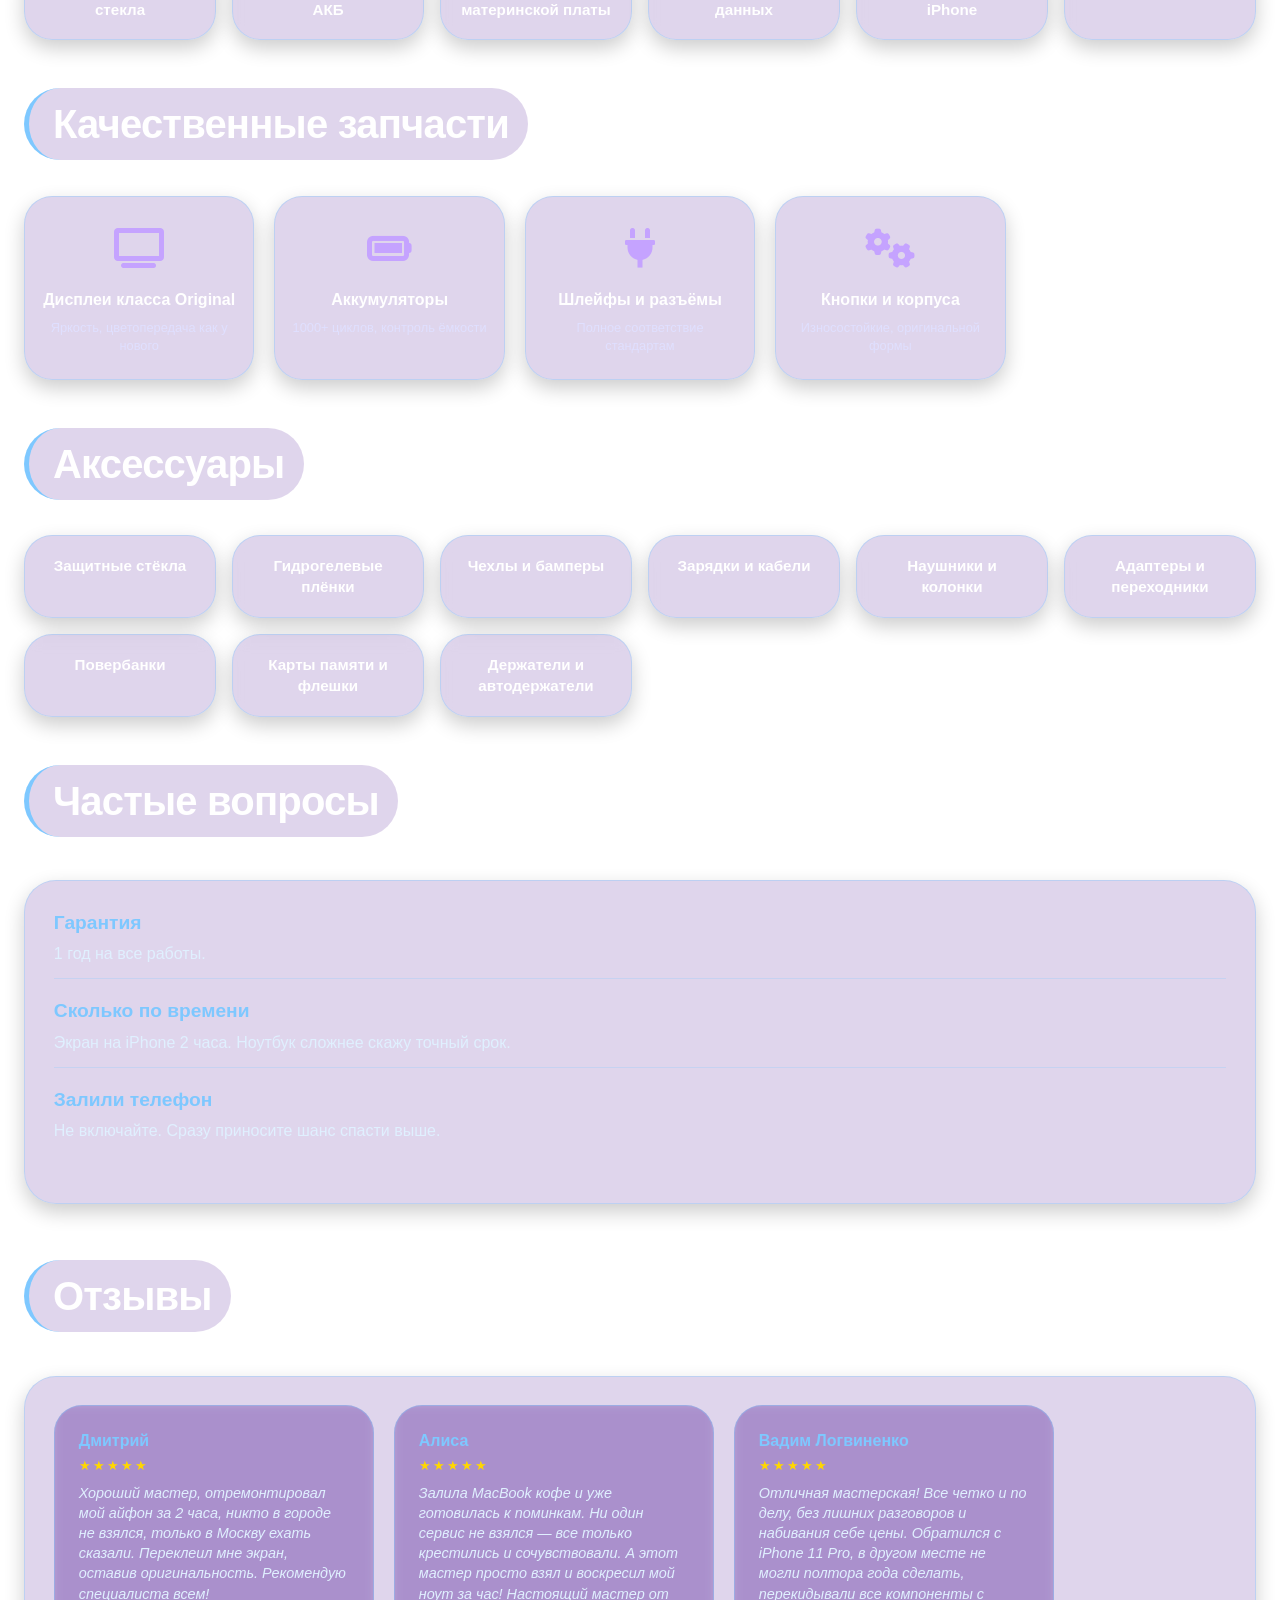
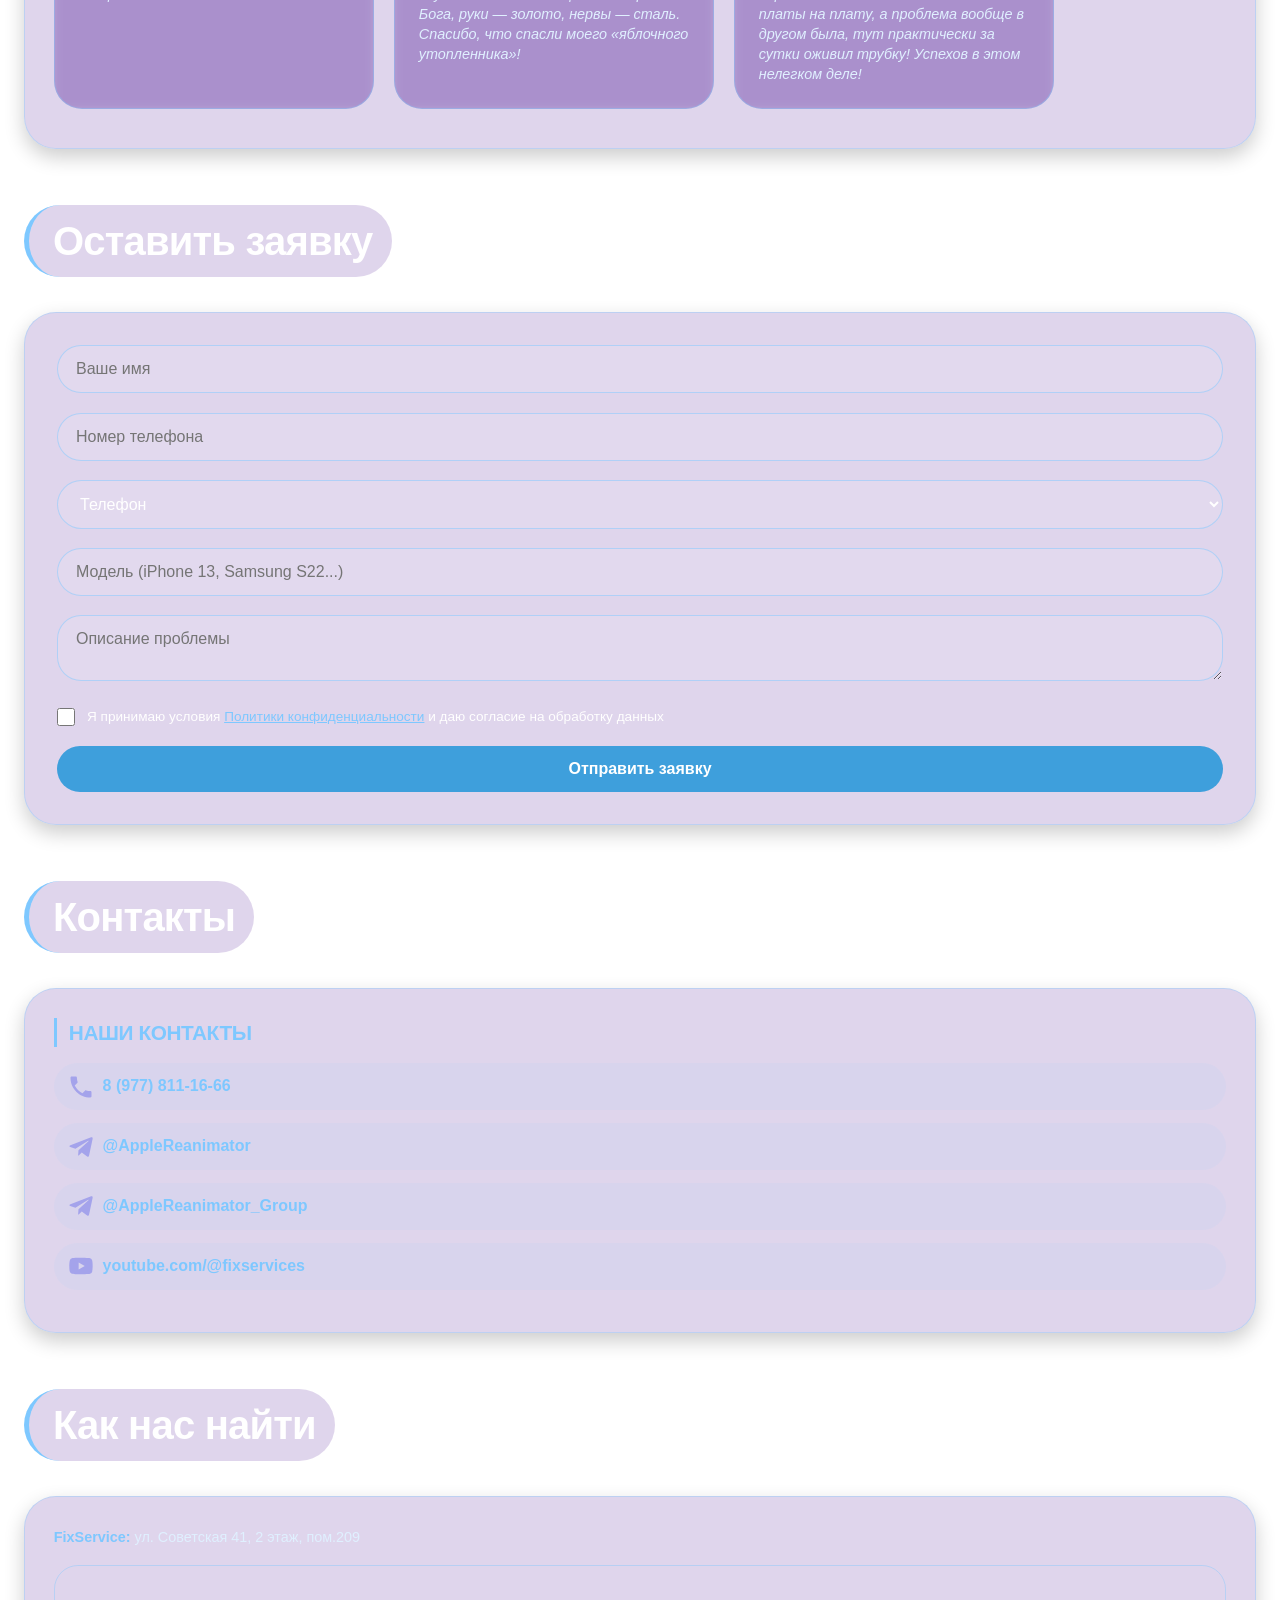
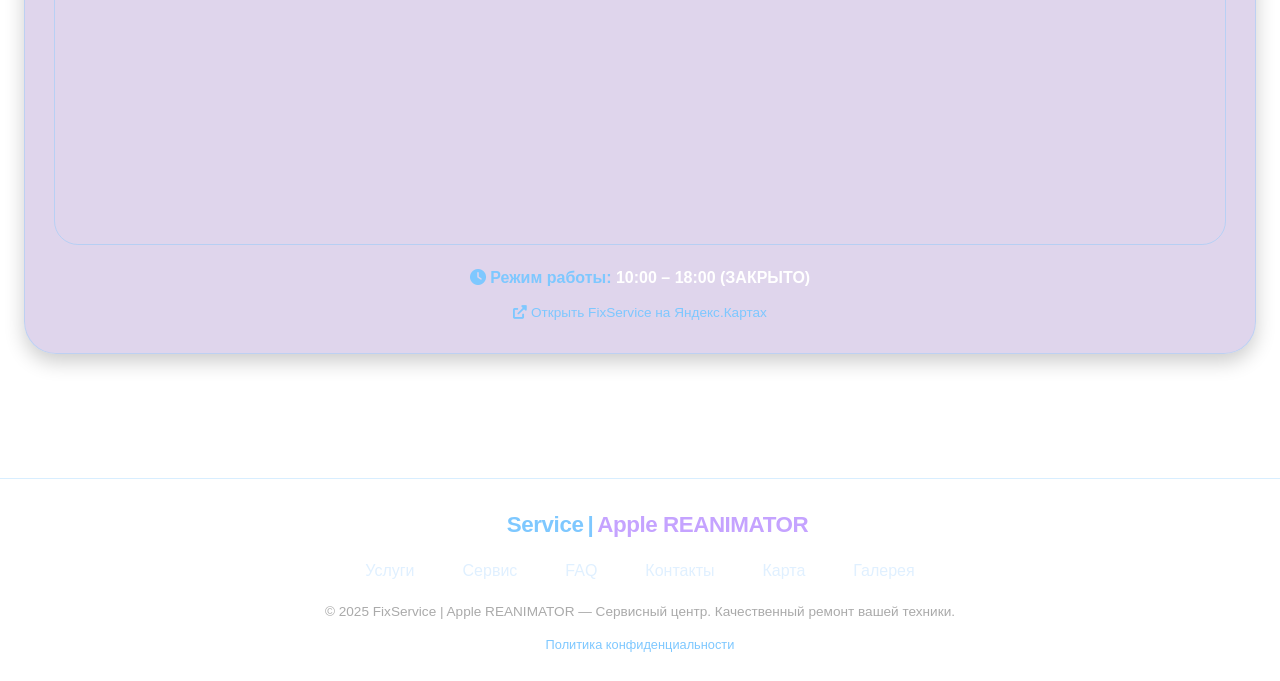
==== commit 44cd3c5b: "Update index.html" ====
--- a/index.html
+++ b/index.html
@@ -15,7 +15,7 @@
     <meta property="og:url" content="https://fixservice3939.github.io">
     <meta property="og:image" content="https://fixservice3939.github.io/foto.webp">
     
-    <meta http-equiv="Content-Security-Policy" content="default-src 'self'; script-src 'self' 'unsafe-inline' https://cdnjs.cloudflare.com https://api.telegram.org https://script.google.com; connect-src 'self' https://api.telegram.org https://script.google.com http://46.29.165.147:5000; style-src 'self' 'unsafe-inline' https://fonts.googleapis.com https://cdnjs.cloudflare.com; font-src 'self' https://fonts.gstatic.com https://cdnjs.cloudflare.com; img-src 'self' data: https://placehold.co; frame-src https://yandex.ru;">
+    <meta http-equiv="Content-Security-Policy" content="default-src 'self'; script-src 'self' 'unsafe-inline' https://cdnjs.cloudflare.com https://api.telegram.org https://script.google.com; connect-src 'self' https://api.telegram.org https://script.google.com http://46.29.165.147:5000 http://api.fixservicegsm.ru; style-src 'self' 'unsafe-inline' https://fonts.googleapis.com https://cdnjs.cloudflare.com; font-src 'self' https://fonts.gstatic.com https://cdnjs.cloudflare.com; img-src 'self' data: https://placehold.co; frame-src https://yandex.ru;">
     <link rel="preconnect" href="https://fonts.googleapis.com">
     <link rel="preconnect" href="https://fonts.gstatic.com" crossorigin>
     <link rel="preconnect" href="https://cdnjs.cloudflare.com">
@@ -387,4 +387,4 @@
 <script src="js/main.js"></script>
 
 </body>
-</html>+</html>
--- a/css/style.css
+++ b/css/style.css
@@ -606,7 +606,7 @@
     border: 1px solid rgba(126, 200, 255, 0.5);
     border-radius: 40px;
     font-size: 1rem;
-    color: white;
+    color: #FFFFFF;
     font-family: inherit;
 }
 
@@ -990,7 +990,7 @@
     background: rgba(255, 255, 255, 0.12);
     border: 1px solid rgba(126, 200, 255, 0.5);
     border-radius: 30px;
-    color: white;
+    color: #FFFFFF;
     font-family: inherit;
     font-size: 0.9rem;
 }
@@ -1203,8 +1203,288 @@
     transform: scale(1.1);
 }
 
-/* ===== АДАПТИВНОСТЬ ===== */
+/* ============================================================
+   МОБИЛЬНАЯ ВЕРСИЯ: БУРГЕР-МЕНЮ
+   ============================================================ */
+
+/* Кнопка бургер */
+.burger-btn {
+    display: none;
+    flex-direction: column;
+    gap: 5px;
+    background: transparent;
+    border: none;
+    cursor: pointer;
+    padding: 8px 4px;
+    z-index: 110;
+}
+
+.burger-btn span {
+    display: block;
+    width: 28px;
+    height: 3px;
+    background: #7EC8FF;
+    border-radius: 4px;
+    transition: all 0.3s ease;
+    transform-origin: center;
+}
+
+/* Анимация бургера в крестик */
+.burger-btn.active span:nth-child(1) {
+    transform: rotate(45deg) translate(5px, 6px);
+}
+
+.burger-btn.active span:nth-child(2) {
+    opacity: 0;
+    transform: scaleX(0);
+}
+
+.burger-btn.active span:nth-child(3) {
+    transform: rotate(-45deg) translate(5px, -6px);
+}
+
+/* ============================================================
+   МОБИЛЬНАЯ ВЕРСИЯ (ДО 768px)
+   ============================================================ */
+
 @media (max-width: 768px) {
+    /* ===== БУРГЕР ===== */
+    .burger-btn {
+        display: flex;
+        flex-shrink: 0;
+        gap: 4px;
+        padding: 4px 2px;
+        position: relative;
+        z-index: 110;
+    }
+    
+    .burger-btn span {
+        width: 22px;
+        height: 2.5px;
+    }
+    
+    .burger-btn.active span:nth-child(1) {
+        transform: rotate(45deg) translate(4px, 5px);
+    }
+    
+    .burger-btn.active span:nth-child(2) {
+        opacity: 0;
+        transform: scaleX(0);
+    }
+    
+    .burger-btn.active span:nth-child(3) {
+        transform: rotate(-45deg) translate(4px, -5px);
+    }
+    
+    /* ===== ШАПКА ===== */
+    .navbar .container-nav {
+        flex-direction: row;
+        justify-content: space-between;
+        align-items: center;
+        padding: 6px 12px;
+        gap: 0;
+    }
+    
+    /* ===== ЛОГО НА ВСЮ ШИРИНУ ===== */
+    .logo {
+        font-size: 1.8rem !important;
+        gap: 2px;
+        flex: 1;
+        min-width: 0;
+        overflow: hidden;
+        white-space: nowrap;
+    }
+    
+    .logo .fix,
+    .logo .service,
+    .logo .separator,
+    .logo .apple-reanimator {
+        white-space: nowrap;
+    }
+    
+    .logo .separator {
+        font-size: 1.2rem;
+    }
+    
+    .logo .apple-reanimator {
+        font-size: 0.85rem;
+    }
+    
+    /* ===== МЕНЮ ===== */
+    .nav-links {
+        position: fixed;
+        top: 0;
+        left: 0;
+        width: 100%;
+        height: 100vh;
+        background: rgba(20, 15, 35, 0.97);
+        backdrop-filter: blur(16px);
+        flex-direction: column;
+        justify-content: flex-start;
+        align-items: center;
+        gap: 0.5rem;
+        transform: translateX(100%);
+        transition: transform 0.3s cubic-bezier(0.4, 0, 0.2, 1);
+        z-index: 105;
+        padding: 70px 16px 20px 16px;
+        overflow-y: auto;
+    }
+    
+    .nav-links.open {
+        transform: translateX(0);
+    }
+    
+    .nav-links .nav-link:first-child {
+        margin-top: 0;
+    }
+    
+    .nav-links .nav-link {
+        font-size: 1.1rem;
+        font-weight: 600;
+        color: #FFFFFF;
+        padding: 10px 20px;
+        border-radius: 12px;
+        width: 100%;
+        max-width: 280px;
+        text-align: center;
+        border: 1px solid rgba(126, 200, 255, 0.1);
+        background: rgba(126, 200, 255, 0.03);
+        transition: all 0.2s;
+    }
+    
+    .nav-links .nav-link:hover {
+        background: rgba(62, 159, 220, 0.25);
+        color: #7EC8FF;
+    }
+    
+    /* ===== ОТЗЫВЫ ===== */
+    .reviews-grid {
+        gap: 12px;
+        padding-bottom: 6px;
+    }
+    
+    .review-card {
+        flex: 0 0 85%;
+        padding: 0.8rem 1rem;
+        border-radius: 20px;
+    }
+    
+    .review-author {
+        font-size: 0.85rem;
+        margin-bottom: 0.15rem;
+    }
+    
+    .review-rating {
+        font-size: 0.7rem;
+        margin-bottom: 0.3rem;
+        letter-spacing: 1px;
+    }
+    
+    .review-text {
+        font-size: 0.8rem;
+        line-height: 1.3;
+        display: -webkit-box;
+        -webkit-line-clamp: 3;
+        -webkit-box-orient: vertical;
+        overflow: hidden;
+    }
+    
+    /* ===== БРЕНДЫ (ГОРИЗОНТАЛЬНЫЙ СКРОЛЛ) ===== */
+    .brands-grid {
+        display: flex;
+        flex-wrap: nowrap;
+        overflow-x: auto;
+        gap: 10px;
+        padding: 10px 4px 16px 4px;
+        -webkit-overflow-scrolling: touch;
+        scroll-snap-type: x mandatory;
+    }
+    
+    .brands-grid::-webkit-scrollbar {
+        height: 4px;
+    }
+    
+    .brands-grid::-webkit-scrollbar-track {
+        background: rgba(126, 200, 255, 0.15);
+        border-radius: 10px;
+    }
+    
+    .brands-grid::-webkit-scrollbar-thumb {
+        background: rgba(126, 200, 255, 0.5);
+        border-radius: 10px;
+    }
+    
+    .brands-grid .brand-card {
+        flex: 0 0 auto;
+        min-width: 100px;
+        scroll-snap-align: start;
+    }
+    
+    /* ===== ЗАПЧАСТИ (ГОРИЗОНТАЛЬНЫЙ СКРОЛЛ) ===== */
+    .parts-grid {
+        display: flex;
+        flex-wrap: nowrap;
+        overflow-x: auto;
+        gap: 14px;
+        padding: 10px 4px 16px 4px;
+        -webkit-overflow-scrolling: touch;
+        scroll-snap-type: x mandatory;
+    }
+    
+    .parts-grid::-webkit-scrollbar {
+        height: 4px;
+    }
+    
+    .parts-grid::-webkit-scrollbar-track {
+        background: rgba(126, 200, 255, 0.15);
+        border-radius: 10px;
+    }
+    
+    .parts-grid::-webkit-scrollbar-thumb {
+        background: rgba(126, 200, 255, 0.5);
+        border-radius: 10px;
+    }
+    
+    .parts-grid .part-card {
+        flex: 0 0 180px;
+        scroll-snap-align: start;
+        margin: 0;
+    }
+    
+    /* ===== АКСЕССУАРЫ (ГОРИЗОНТАЛЬНЫЙ СКРОЛЛ) ===== */
+    .accessories-grid {
+        display: flex;
+        flex-wrap: nowrap;
+        overflow-x: auto;
+        gap: 10px;
+        padding: 10px 4px 16px 4px;
+        -webkit-overflow-scrolling: touch;
+        scroll-snap-type: x mandatory;
+    }
+    
+    .accessories-grid::-webkit-scrollbar {
+        height: 4px;
+    }
+    
+    .accessories-grid::-webkit-scrollbar-track {
+        background: rgba(126, 200, 255, 0.15);
+        border-radius: 10px;
+    }
+    
+    .accessories-grid::-webkit-scrollbar-thumb {
+        background: rgba(126, 200, 255, 0.5);
+        border-radius: 10px;
+    }
+    
+    .accessories-grid .accessory-card {
+        flex: 0 0 auto;
+        min-width: 140px;
+        scroll-snap-align: start;
+        padding: 1rem;
+        font-size: 0.85rem;
+    }
+    
+    /* ===== АДАПТИВНОСТЬ ===== */
     .close-lightbox {
         top: 10px;
         right: 15px;
@@ -1216,6 +1496,38 @@
     }
 }
 
+/* ============================================================
+   ДЕСКТОПНАЯ ВЕРСИЯ (ОТ 769px)
+   ============================================================ */
+
+@media (min-width: 769px) {
+    .burger-btn {
+        display: none !important;
+    }
+    
+    /* ===== БРЕНДЫ (СЕТКА) ===== */
+    .brands-grid {
+        display: grid;
+        grid-template-columns: repeat(auto-fill, minmax(110px, 1fr));
+    }
+    
+    /* ===== ЗАПЧАСТИ (СЕТКА) ===== */
+    .parts-grid {
+        display: grid;
+        grid-template-columns: repeat(auto-fill, minmax(200px, 1fr));
+    }
+    
+    /* ===== АКСЕССУАРЫ (СЕТКА) ===== */
+    .accessories-grid {
+        display: grid;
+        grid-template-columns: repeat(auto-fill, minmax(180px, 1fr));
+    }
+}
+
+/* ============================================================
+   СТАРЫЕ АДАПТИВНЫЕ СТИЛИ (ДО 800px)
+   ============================================================ */
+
 @media (max-width: 800px) {
     .about-service-block {
         flex-direction: column;
@@ -1228,37 +1540,8 @@
         grid-template-columns: repeat(4, 1fr);
         gap: 8px;
     }
-    .navbar .container-nav {
-        flex-direction: column;
-    }
-    .nav-links {
-        justify-content: center;
-        gap: 1rem;
-    }
-    .brands-grid {
-        display: flex;
-        flex-wrap: wrap;
-        justify-content: center;
-        gap: 10px;
-    }
-    .brand-card {
-        flex: 0 0 auto;
-        min-width: 90px;
-        font-size: 0.8rem;
-    }
     .services-grid {
         grid-template-columns: repeat(auto-fill, minmax(140px, 1fr));
-    }
-    .parts-grid {
-        grid-template-columns: 1fr;
-        gap: 16px;
-    }
-    .reviews-grid {
-        mask-image: linear-gradient(to right, transparent, black 5%, black 95%, transparent);
-        -webkit-mask-image: linear-gradient(to right, transparent, black 5%, black 95%, transparent);
-    }
-    .review-card {
-        flex: 0 0 85%;
     }
     .toast {
         white-space: normal;
@@ -1266,9 +1549,6 @@
         max-width: 85%;
         font-size: 0.8rem;
         bottom: 90px;
-    }
-    .logo {
-        font-size: 1.2rem;
     }
     .contacts-wrapper {
         flex-direction: column;
@@ -1314,4 +1594,44 @@
         grid-template-columns: repeat(4, 1fr);
         gap: 6px;
     }
+}
+
+/* ============================================================
+   ИСПРАВЛЕНИЕ: ВЫПАДАЮЩИЙ СПИСОК (ОСНОВНАЯ ФОРМА + ПОПАП)
+   ============================================================ */
+
+/* ===== ОСНОВНАЯ ФОРМА ===== */
+.form-group select {
+    color: #FFFFFF !important;
+    background: rgba(255, 255, 255, 0.1) !important;
+}
+
+.form-group select option {
+    color: #000000 !important;
+    background: #FFFFFF !important;
+    padding: 10px !important;
+}
+
+.form-group select option:hover,
+.form-group select option:focus,
+.form-group select option:active {
+    background: #f0f0f0 !important;
+}
+
+/* ===== ПОПАП-ФОРМА ===== */
+.popup-form select {
+    color: #FFFFFF !important;
+    background: rgba(255, 255, 255, 0.12) !important;
+}
+
+.popup-form select option {
+    color: #000000 !important;
+    background: #FFFFFF !important;
+    padding: 10px !important;
+}
+
+.popup-form select option:hover,
+.popup-form select option:focus,
+.popup-form select option:active {
+    background: #f0f0f0 !important;
 }
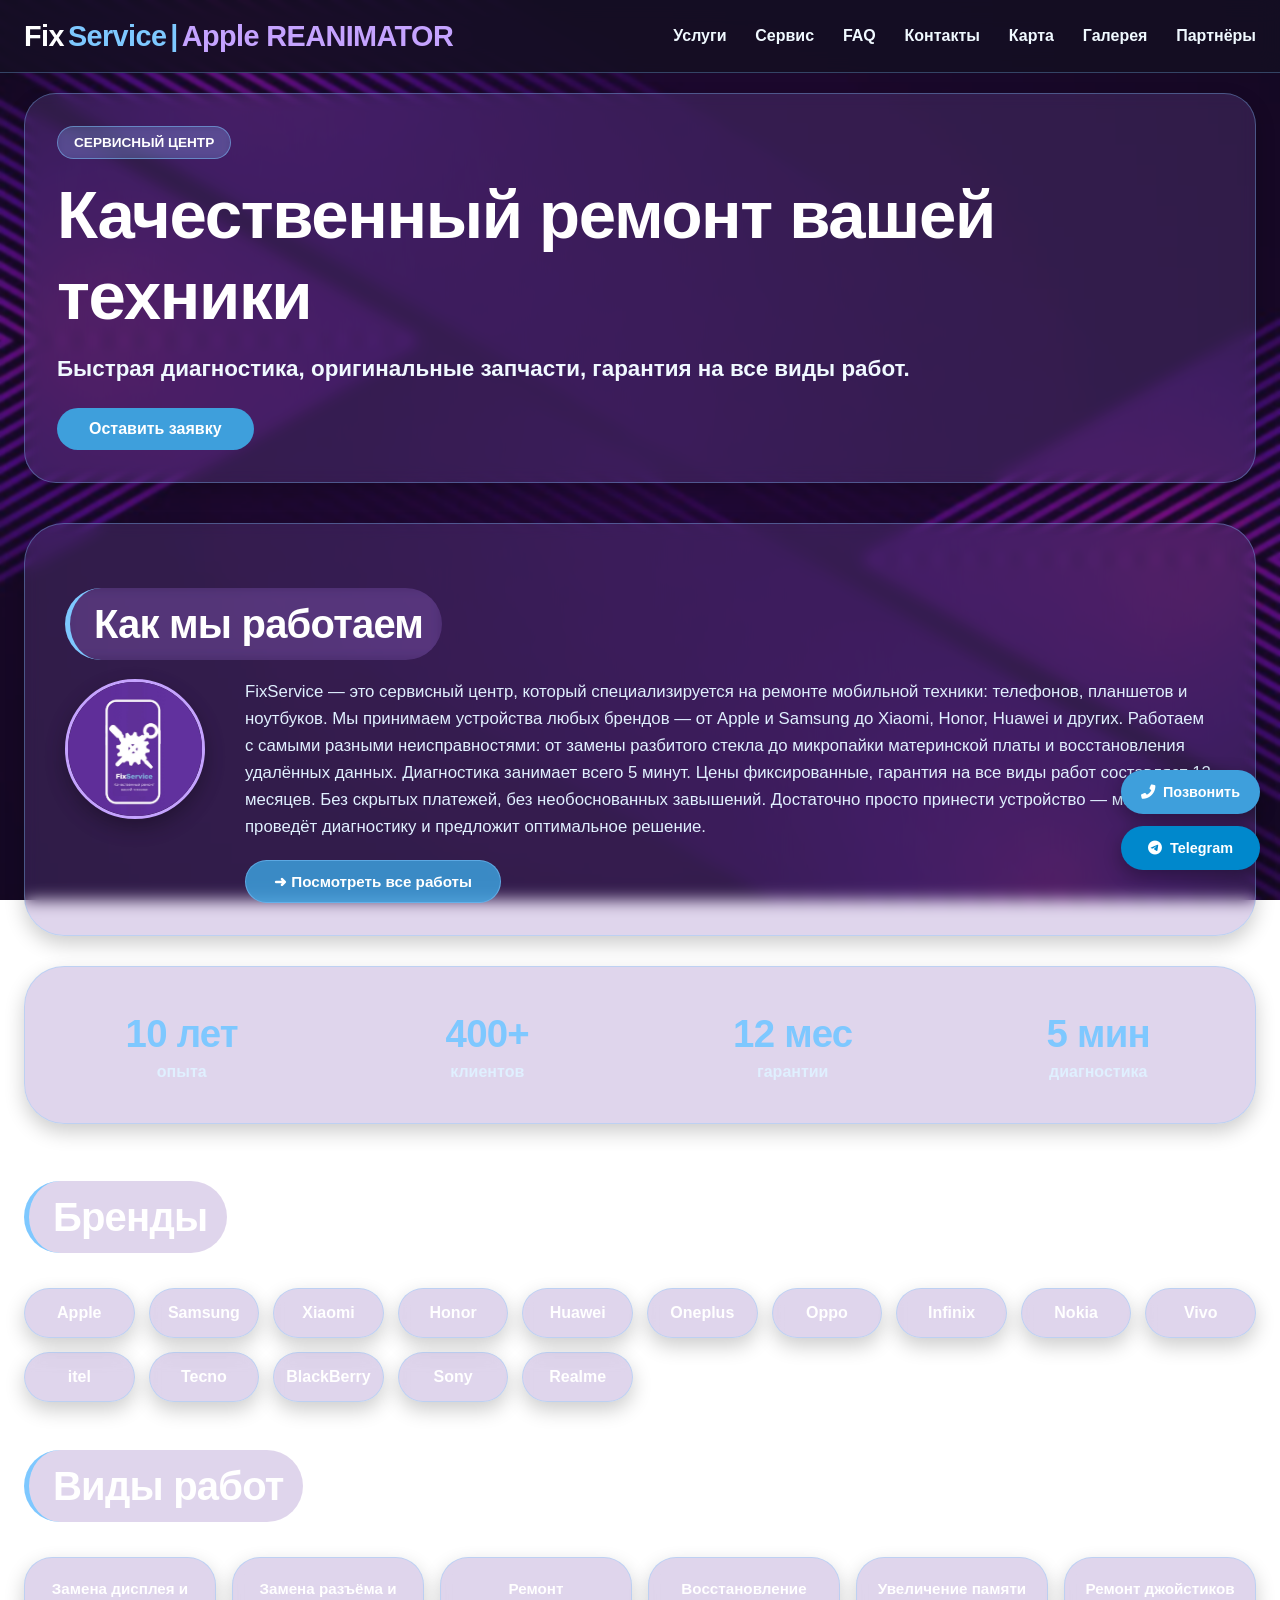
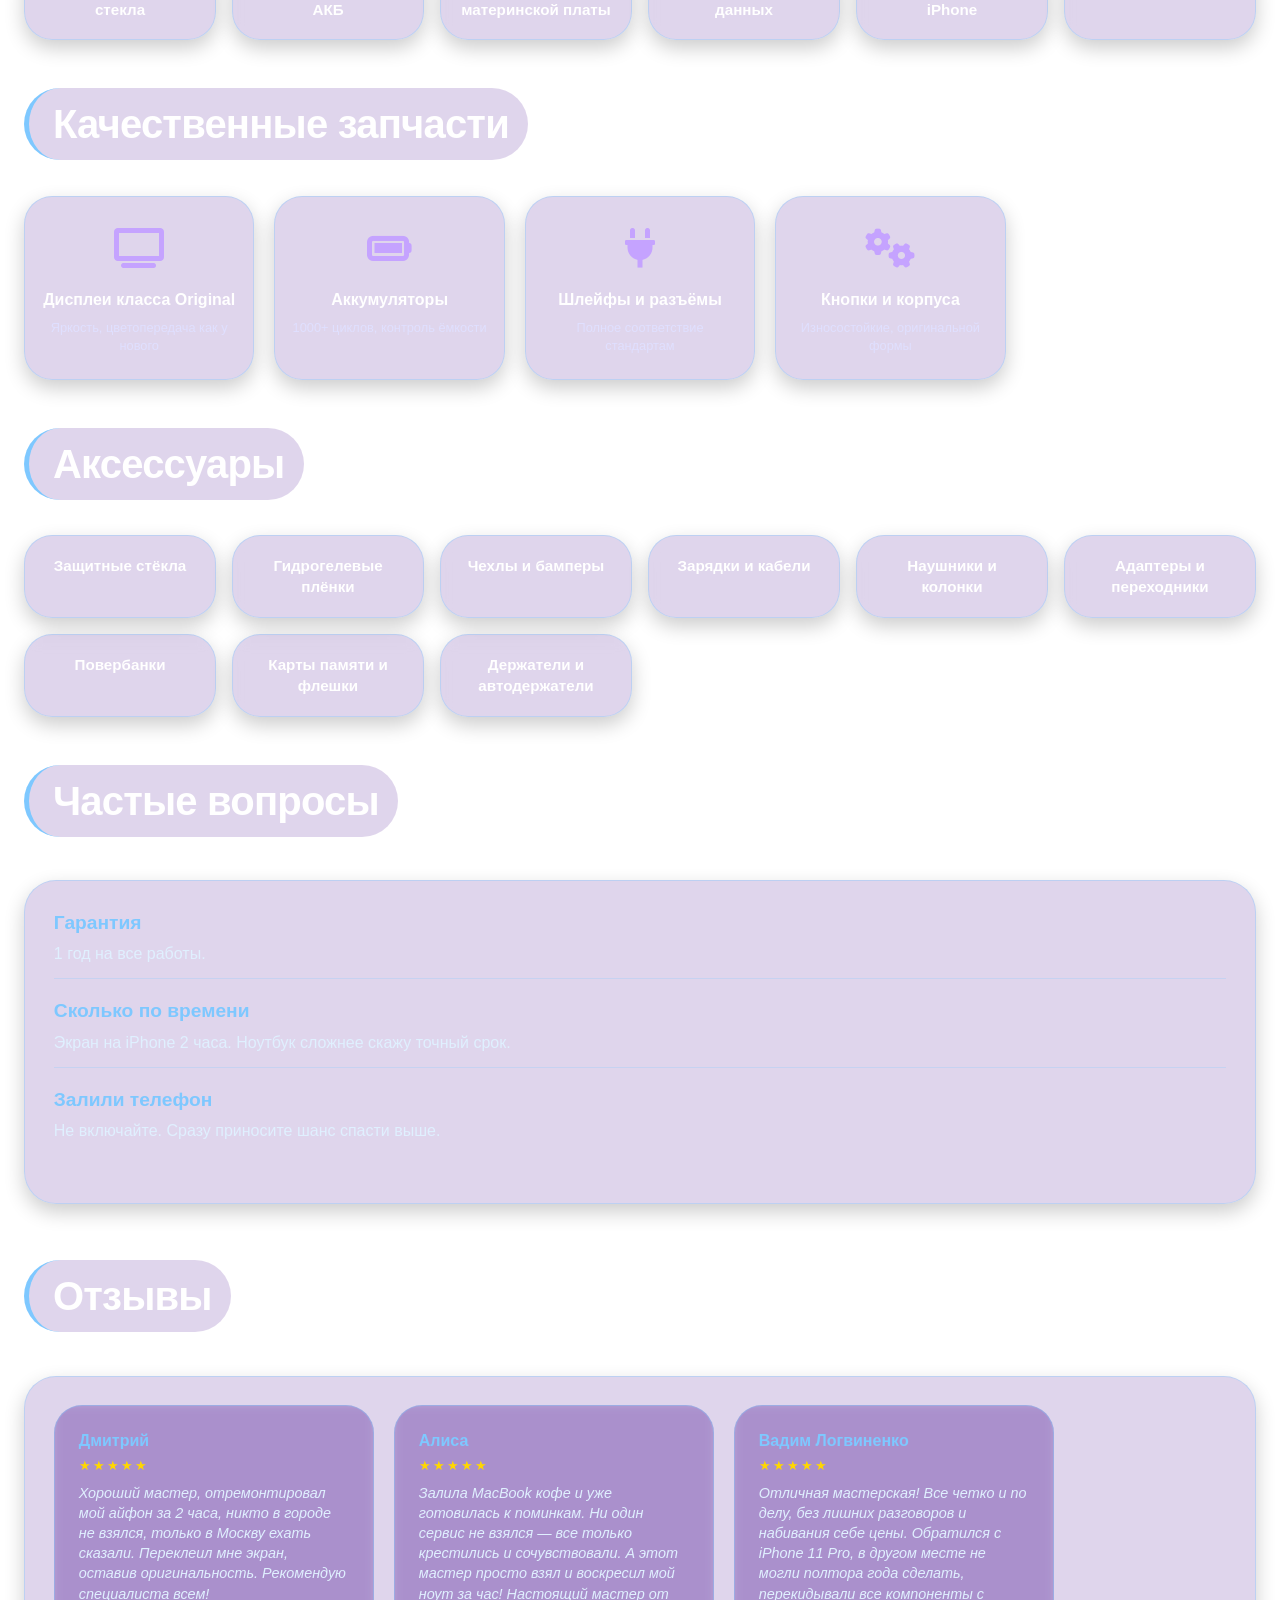
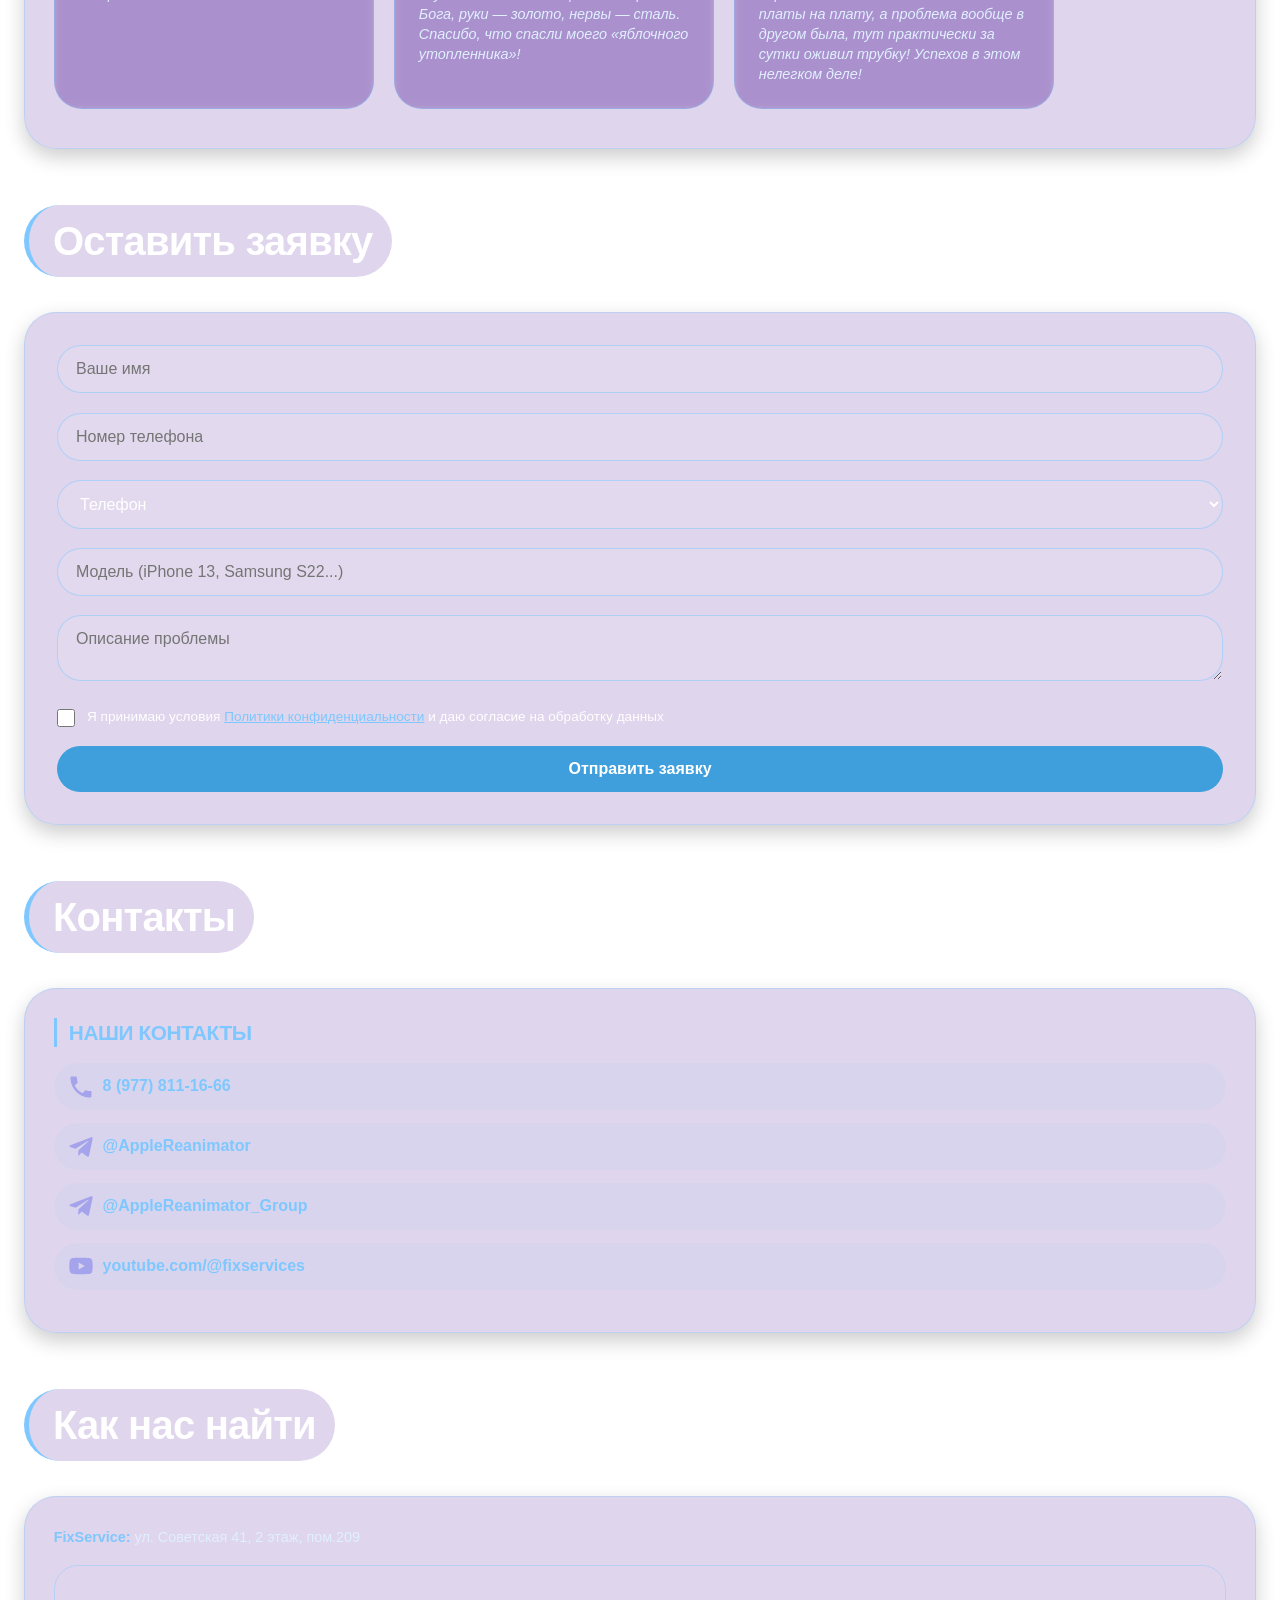
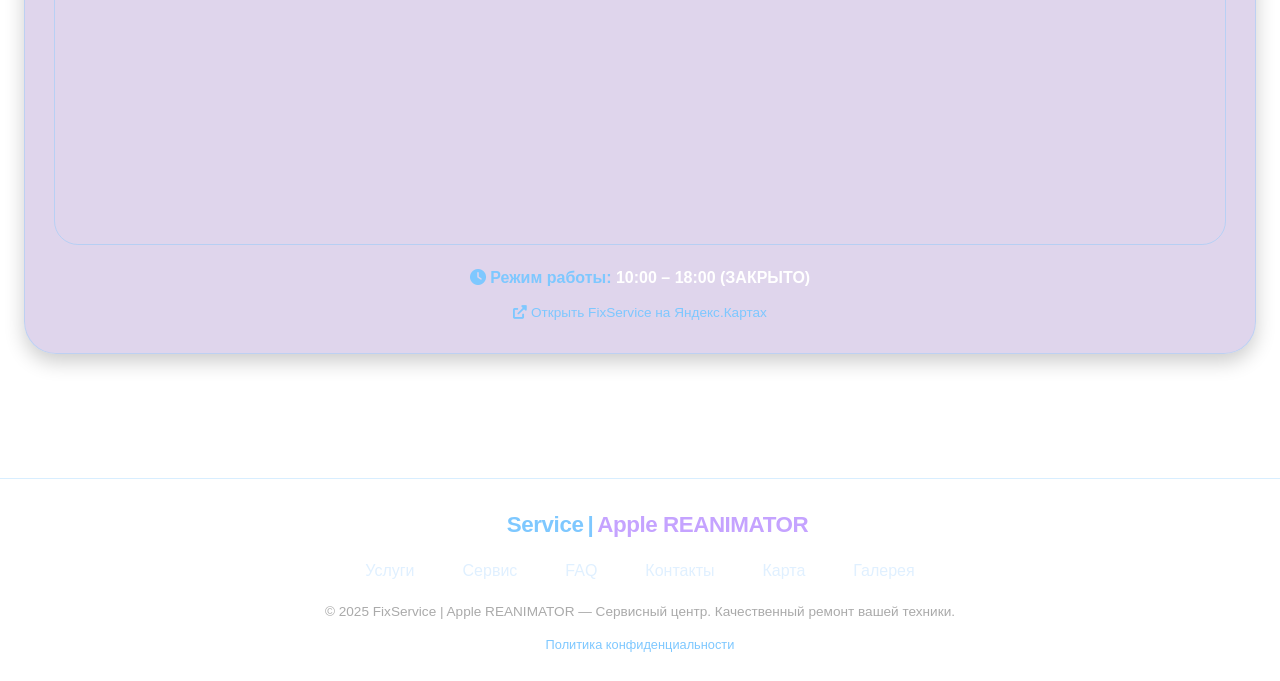
==== commit f00f1af0: "Update index.html" ====
--- a/index.html
+++ b/index.html
@@ -15,7 +15,7 @@
     <meta property="og:url" content="https://fixservice3939.github.io">
     <meta property="og:image" content="https://fixservice3939.github.io/foto.webp">
     
-    <meta http-equiv="Content-Security-Policy" content="default-src 'self'; script-src 'self' 'unsafe-inline' https://cdnjs.cloudflare.com https://api.telegram.org https://script.google.com; connect-src 'self' https://api.telegram.org https://script.google.com http://46.29.165.147:5000 http://api.fixservicegsm.ru; style-src 'self' 'unsafe-inline' https://fonts.googleapis.com https://cdnjs.cloudflare.com; font-src 'self' https://fonts.gstatic.com https://cdnjs.cloudflare.com; img-src 'self' data: https://placehold.co; frame-src https://yandex.ru;">
+    <meta http-equiv="Content-Security-Policy" content="default-src 'self'; script-src 'self' 'unsafe-inline' https://cdnjs.cloudflare.com https://api.telegram.org https://script.google.com; connect-src 'self' https://api.telegram.org https://script.google.com http://46.29.165.147:5000 http://api.fixservicegsm.ru https://fixcrm-kataburhovich251.waw0.amvera.tech; style-src 'self' 'unsafe-inline' https://fonts.googleapis.com https://cdnjs.cloudflare.com; font-src 'self' https://fonts.gstatic.com https://cdnjs.cloudflare.com; img-src 'self' data: https://placehold.co; frame-src https://yandex.ru;">
     <link rel="preconnect" href="https://fonts.googleapis.com">
     <link rel="preconnect" href="https://fonts.gstatic.com" crossorigin>
     <link rel="preconnect" href="https://cdnjs.cloudflare.com">
